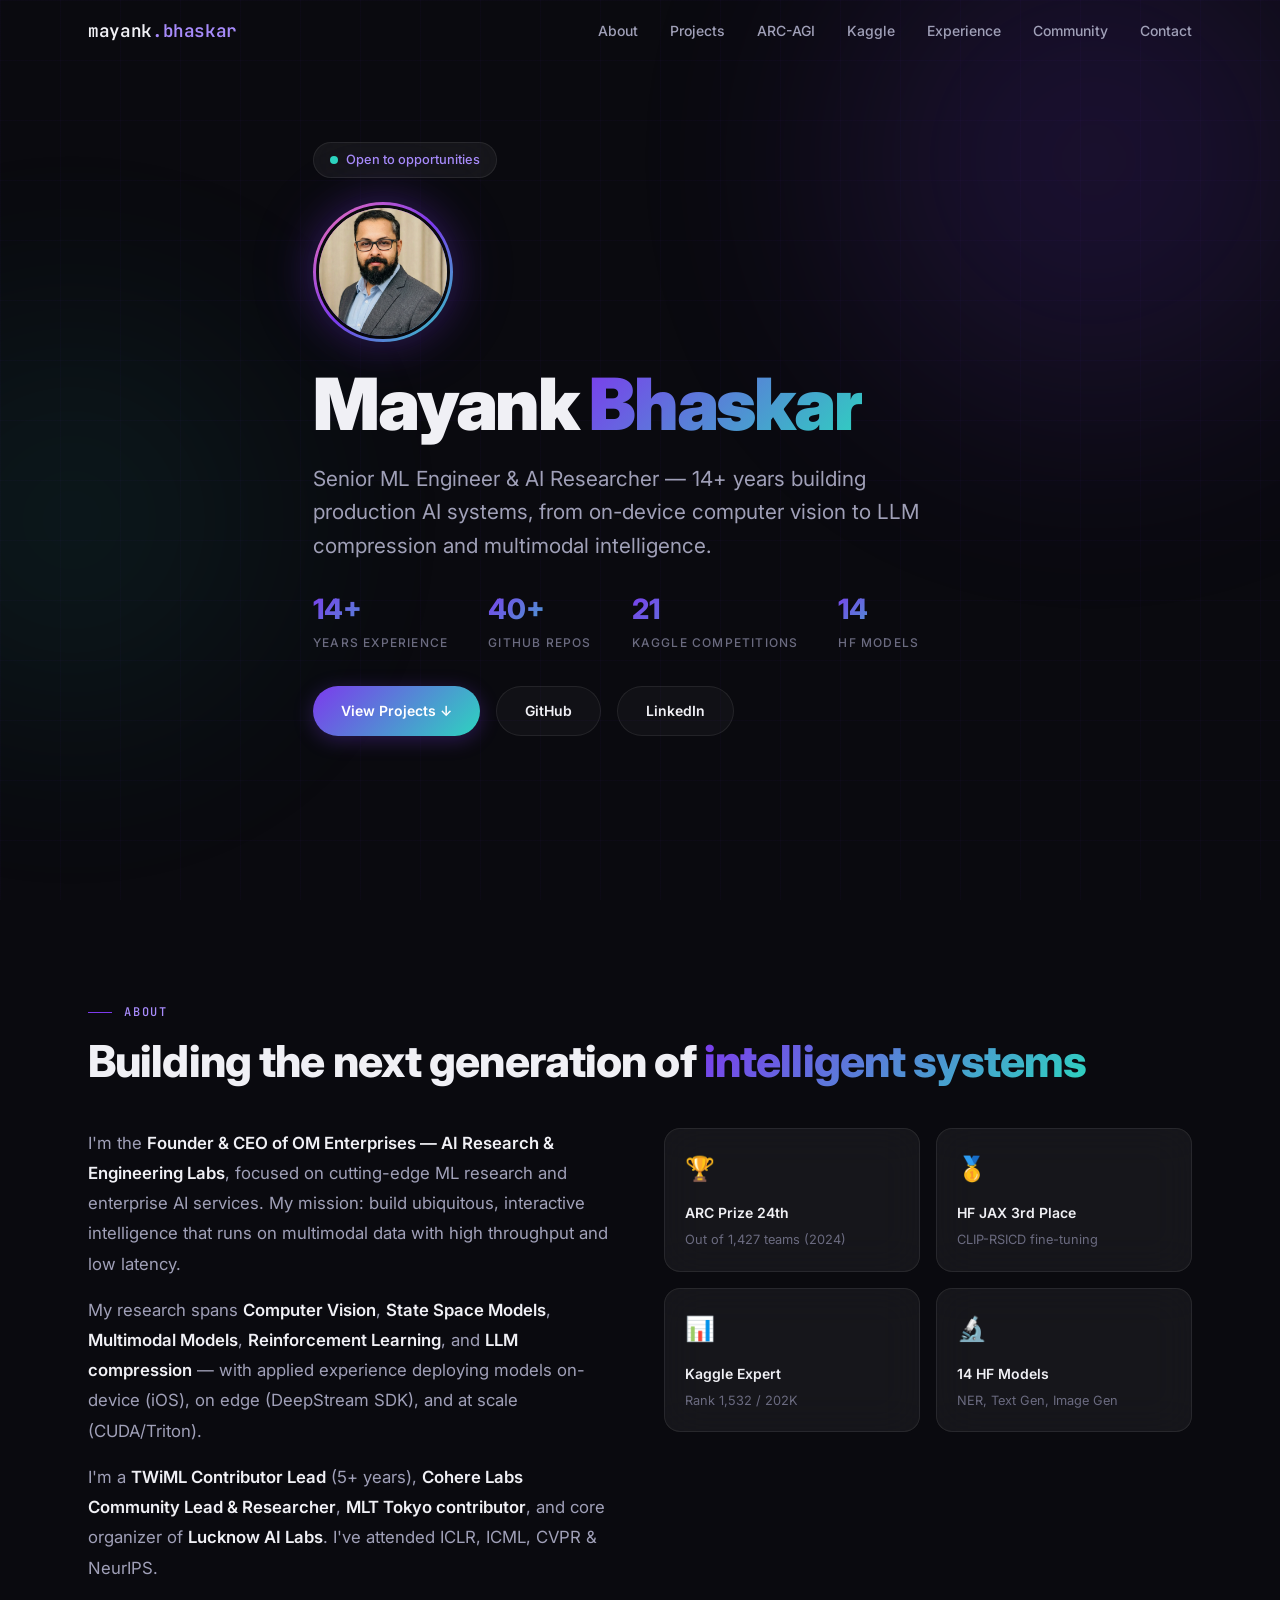
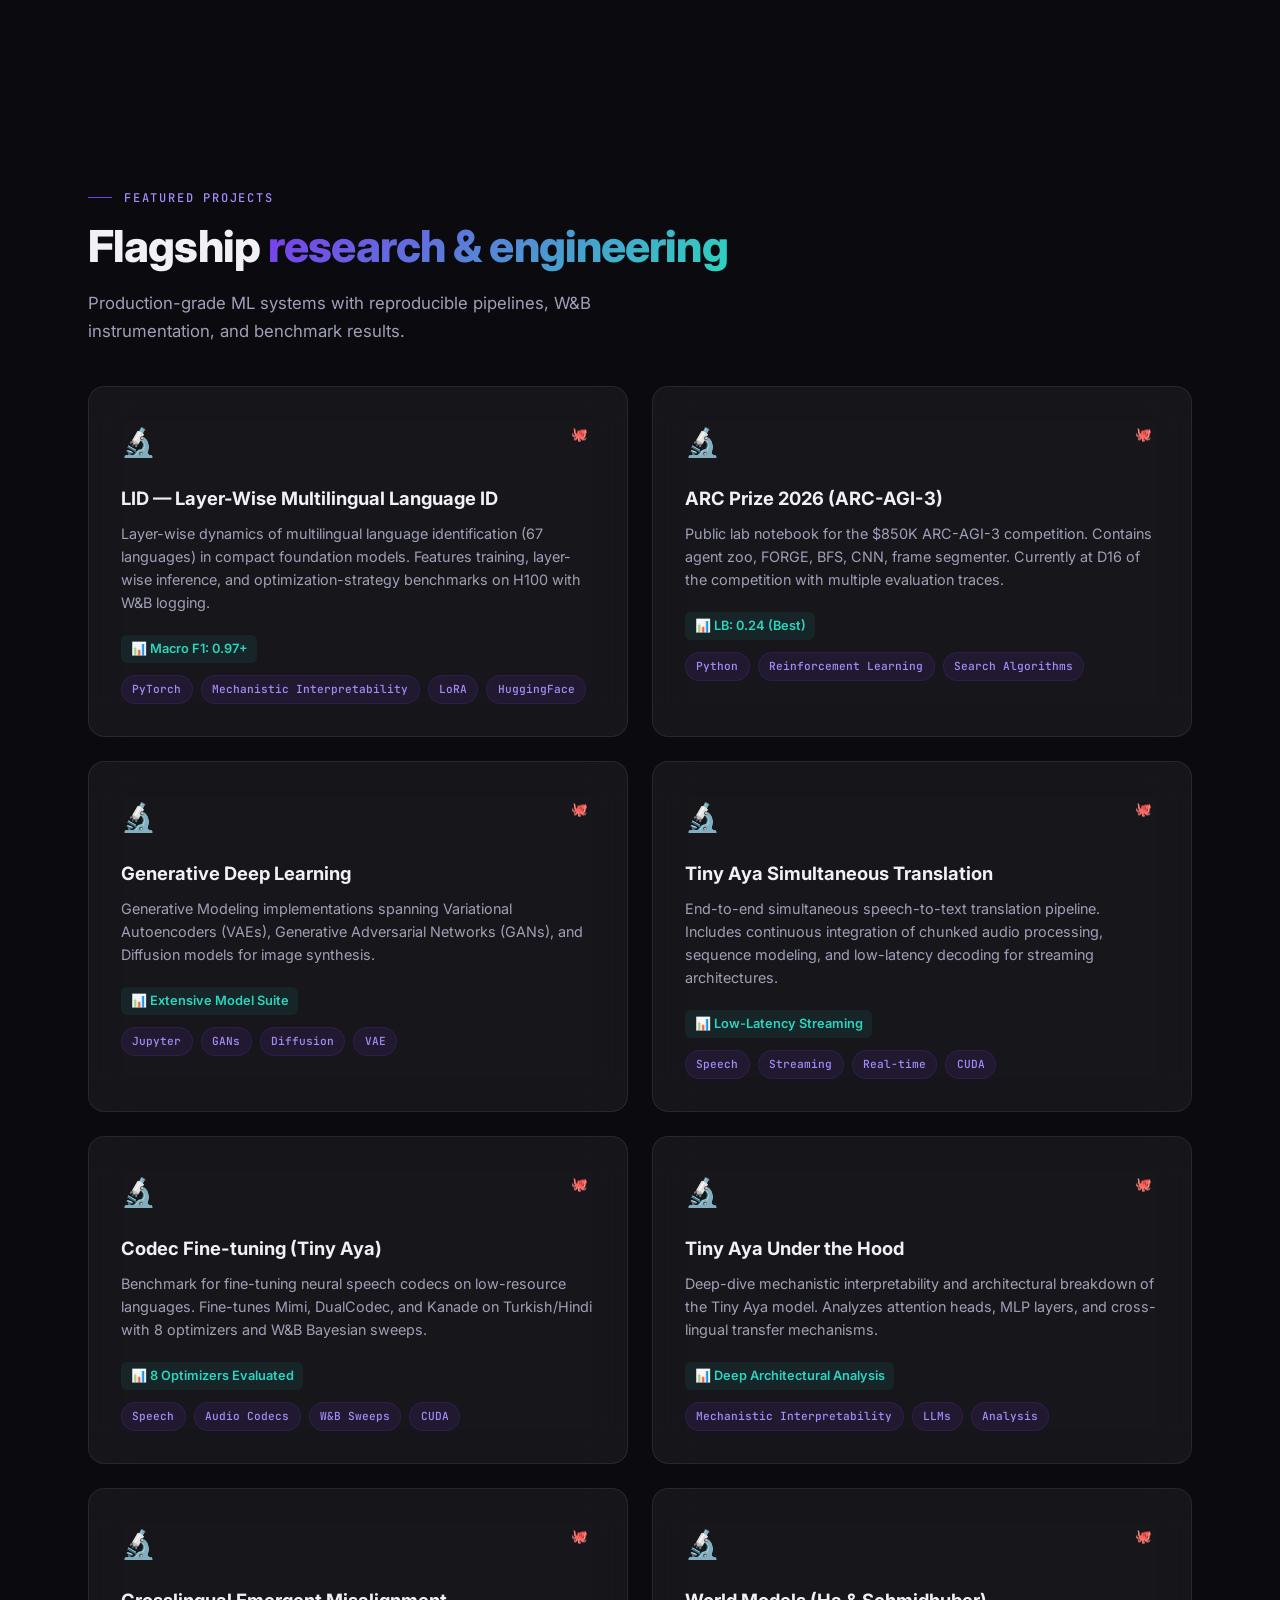
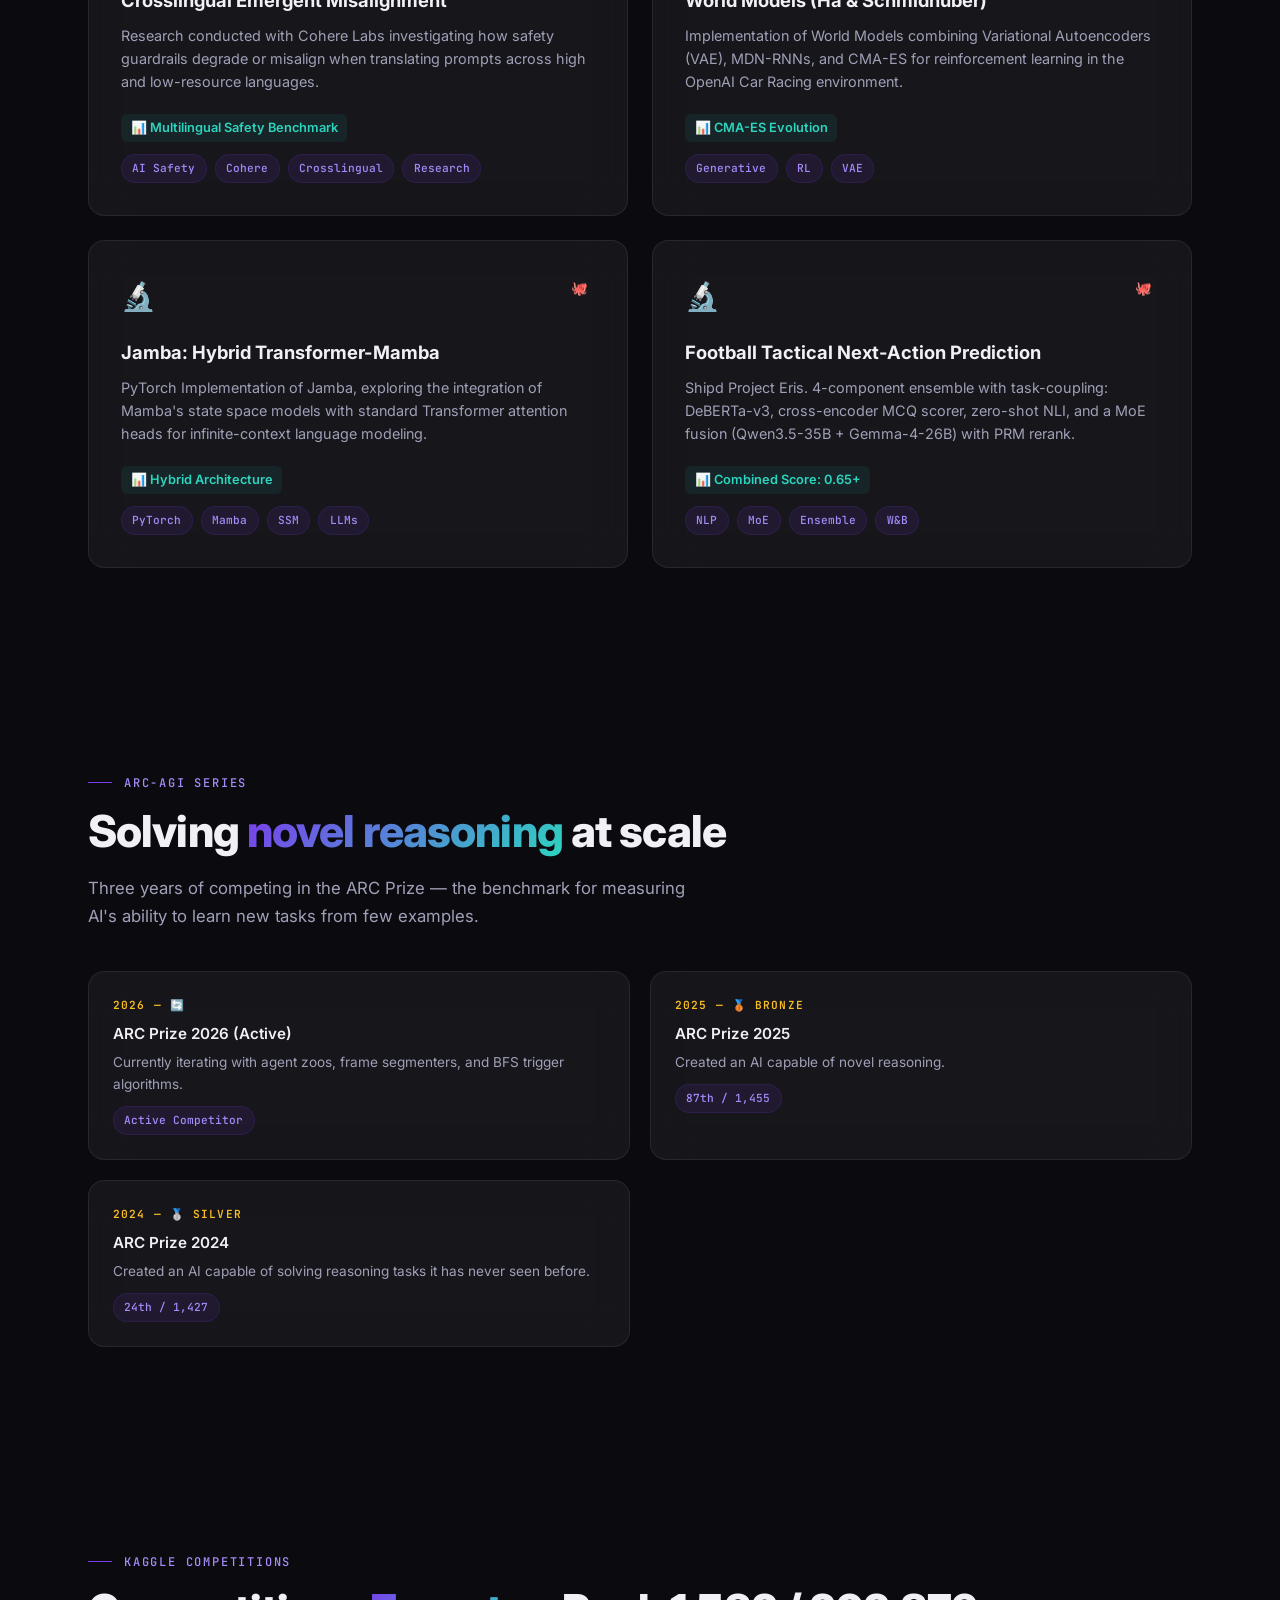
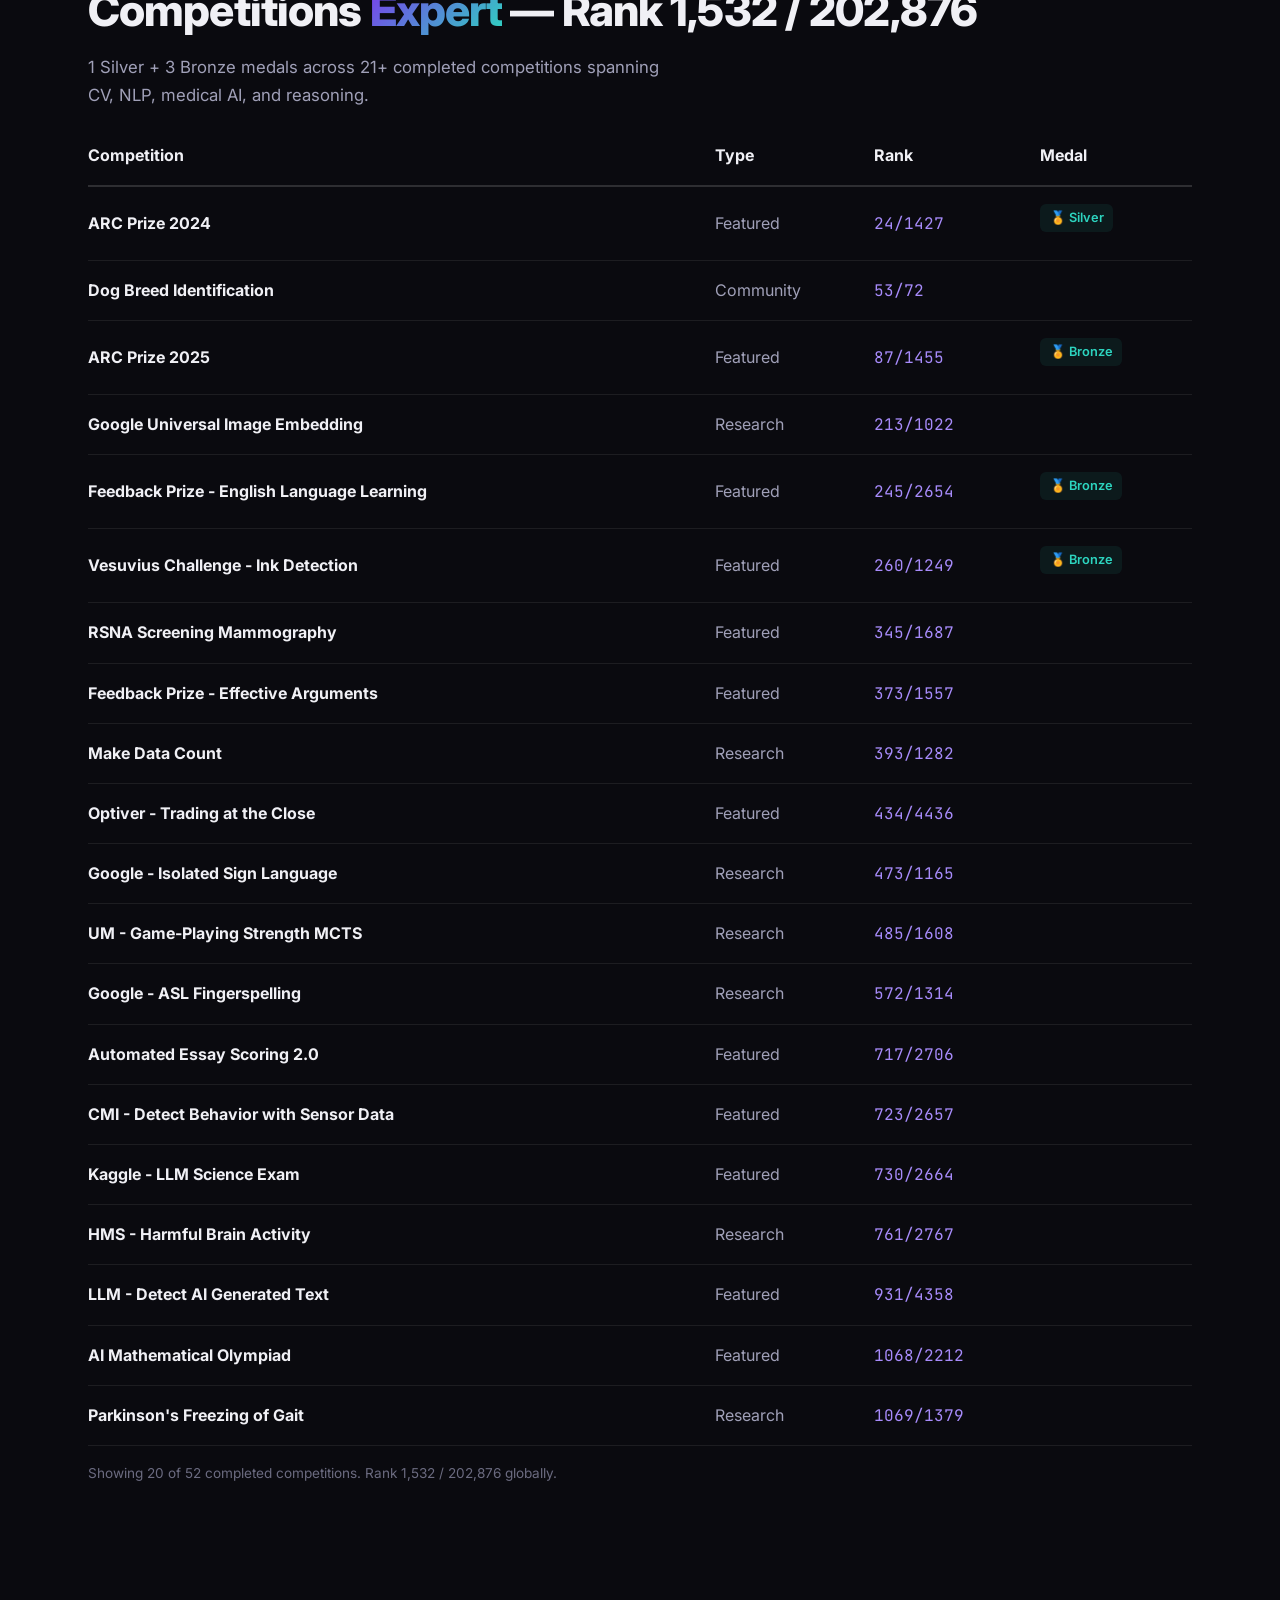
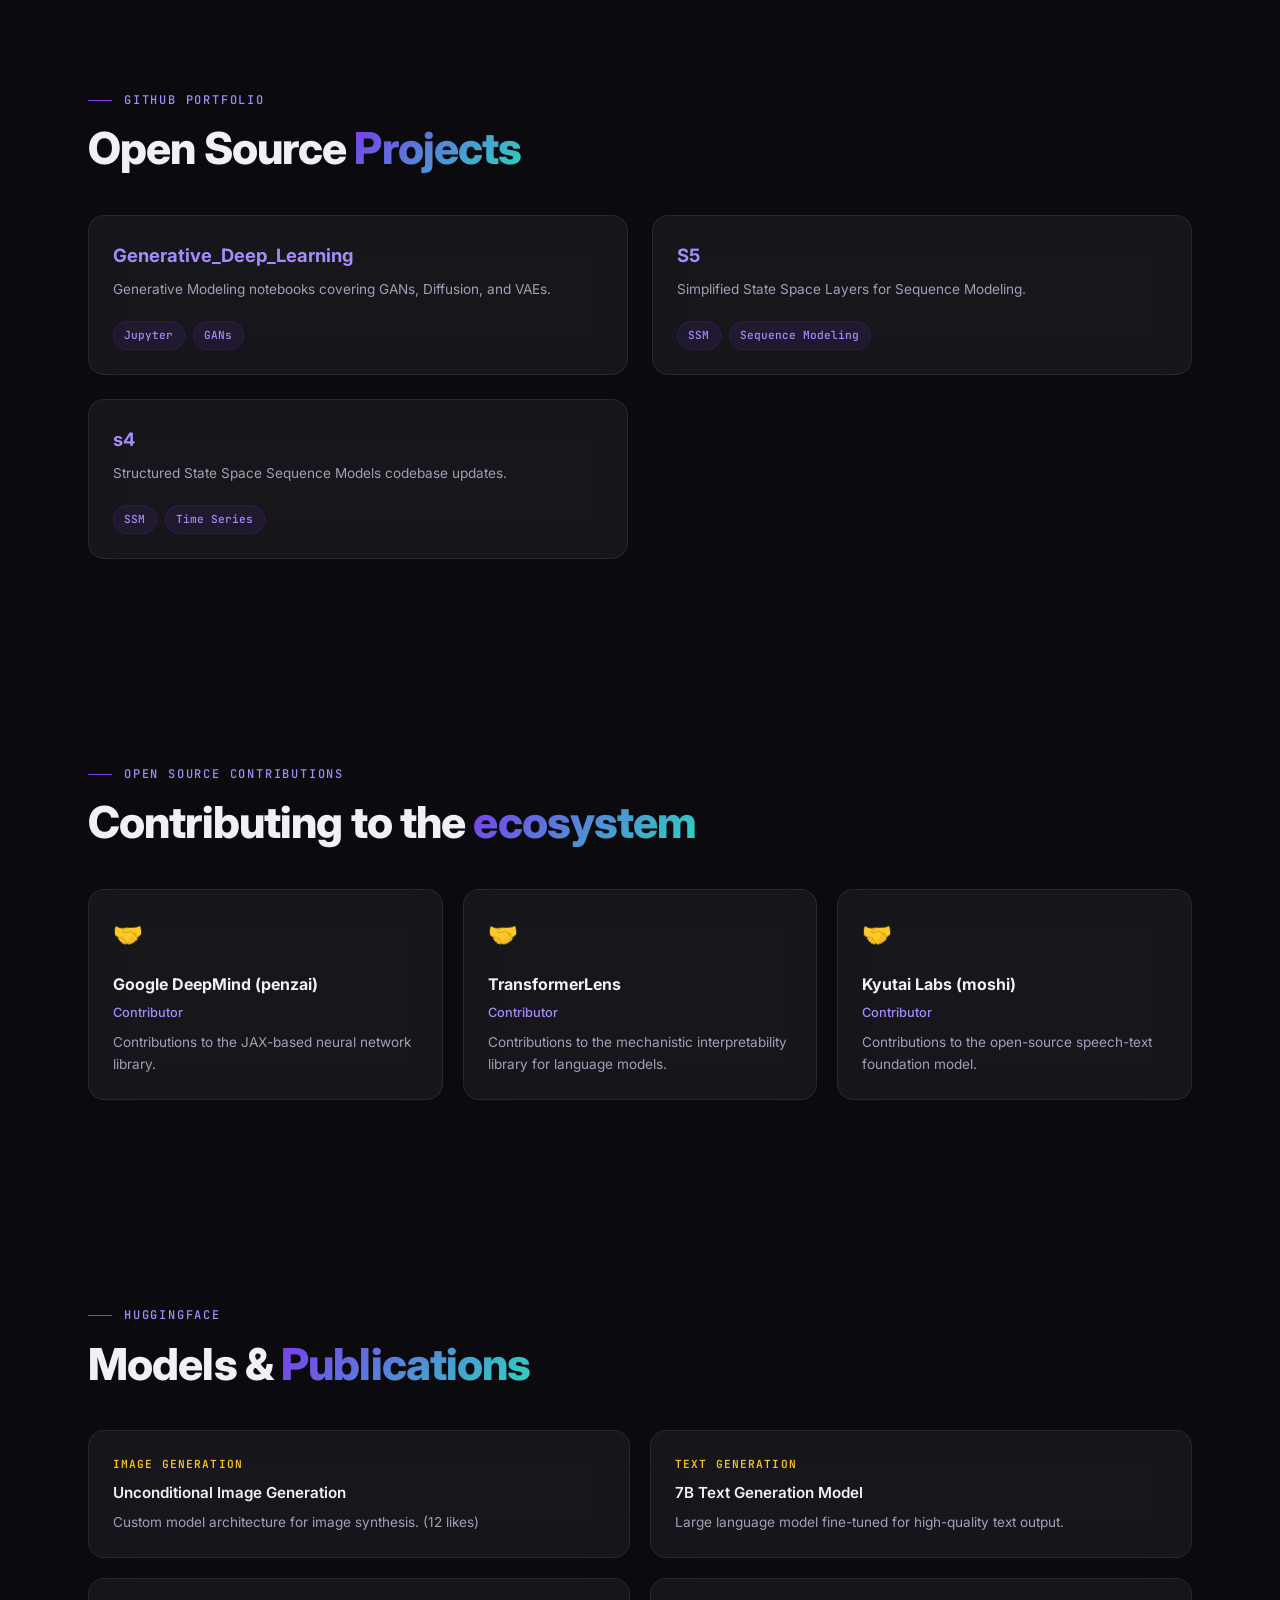
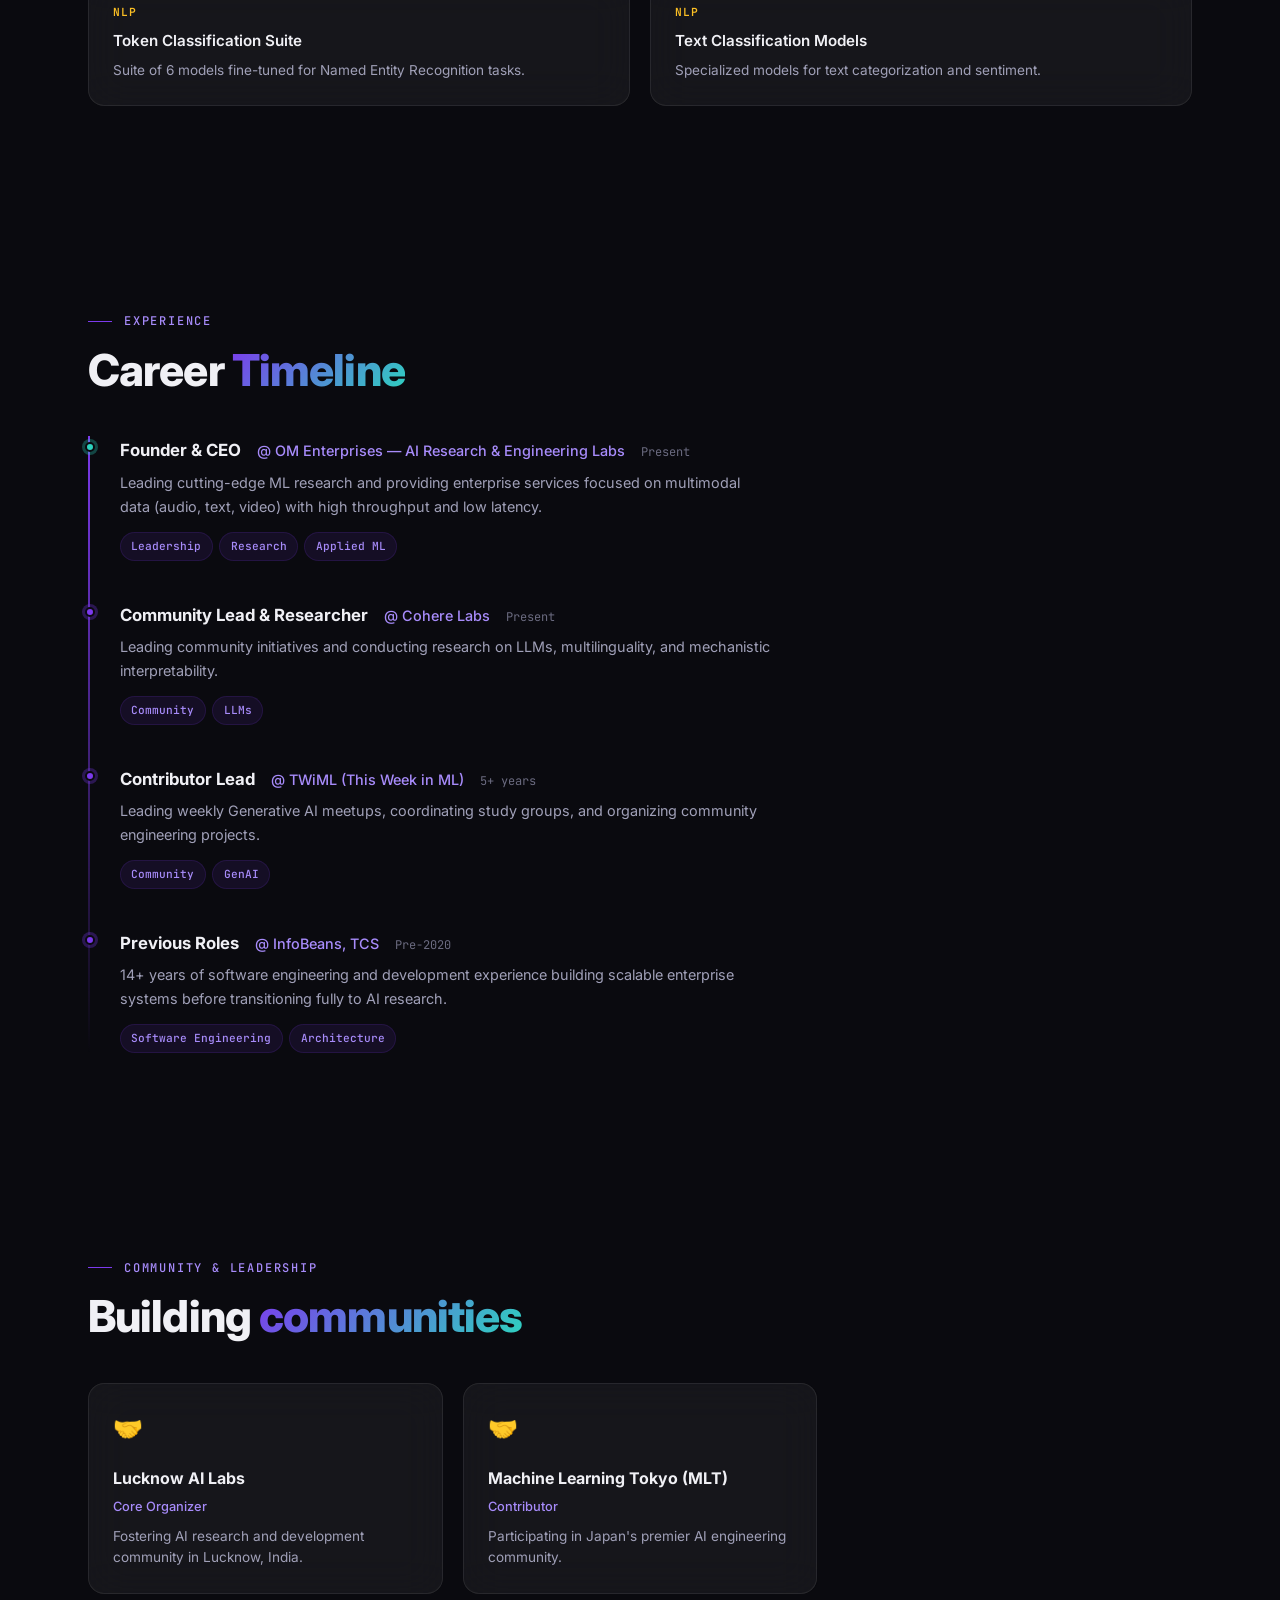
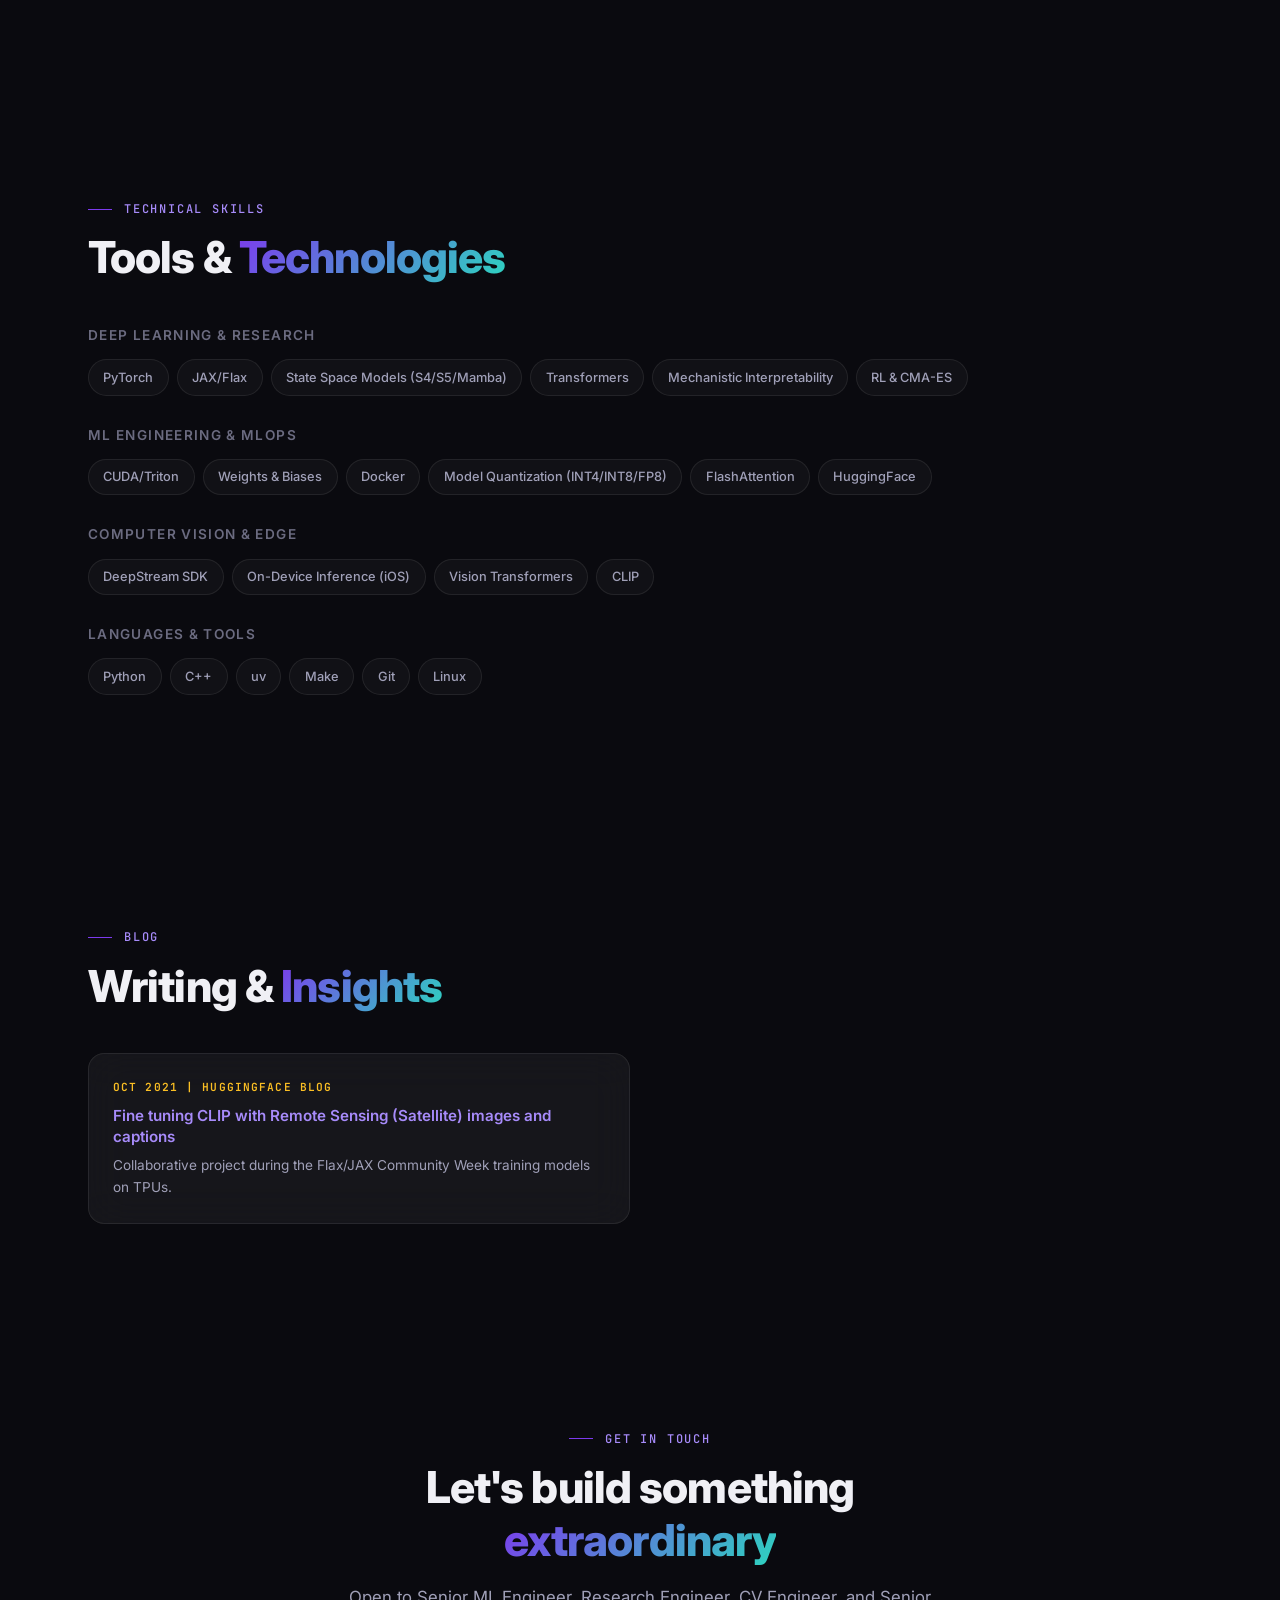
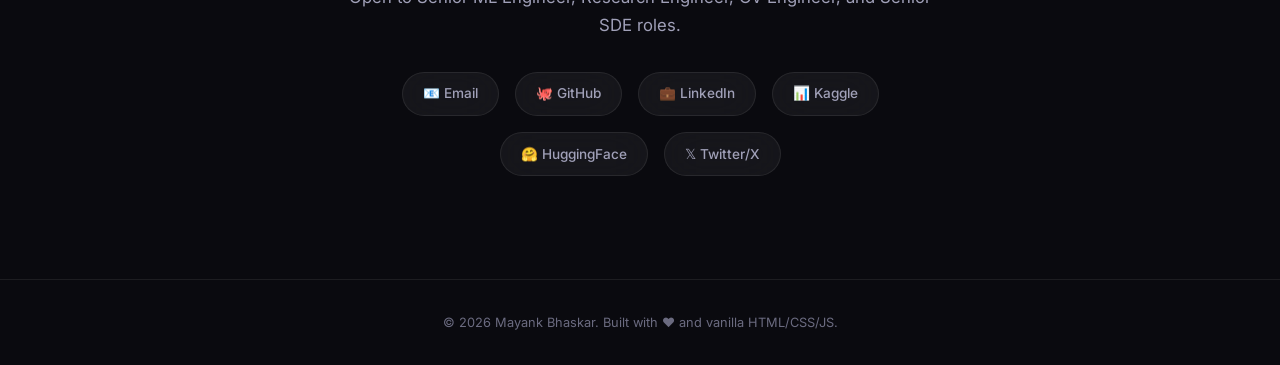
==== index.html @ 60a4898b "Initial commit: portfolio site + résumé + data extractor Single-page portfolio (vanilla HTML/CSS/JS)" ====
<!DOCTYPE html>
<html lang="en">
<head>
  <meta charset="UTF-8">
  <meta name="viewport" content="width=device-width, initial-scale=1.0">
  <title>Mayank Bhaskar — AI Research & Engineering</title>
  <meta name="description" content="Senior ML Engineer & AI Researcher. 14+ years building production AI systems. ARC Prize competitor, Kaggle Expert, Cohere Labs Lead.">
  <meta property="og:title" content="Mayank Bhaskar — AI Research & Engineering">
  <meta property="og:type" content="website">
  <meta property="og:url" content="https://cataluna84.github.io">
  <meta property="og:image" content="https://cataluna84.github.io/ProfilePic.png">
  <link rel="stylesheet" href="style.css">
</head>
<body>
  <div class="bg-grid"></div>
  <div class="bg-glow bg-glow-1"></div>
  <div class="bg-glow bg-glow-2"></div>

  <!-- NAV -->
  <nav class="nav" id="nav">
    <div class="container nav-inner">
      <a href="#" class="nav-logo">mayank<span>.bhaskar</span></a>
      <ul class="nav-links" id="navLinks">
        <li><a href="#about">About</a></li>
        <li><a href="#projects">Projects</a></li>
        <li><a href="#arc-agi">ARC-AGI</a></li>
        <li><a href="#kaggle">Kaggle</a></li>
        <li><a href="#experience">Experience</a></li>
        <li><a href="#community">Community</a></li>
        <li><a href="#contact">Contact</a></li>
      </ul>
      <button class="nav-mobile-toggle" id="navToggle" aria-label="Toggle menu">
        <span></span><span></span><span></span>
      </button>
    </div>
  </nav>

  <!-- HERO -->
  <section class="hero section" id="hero">
    <div class="container hero-content">
      <div class="hero-badge glass"><span class="pulse"></span> Open to opportunities</div>
      <div class="hero-avatar">
        <img src="ProfilePic.png" alt="Mayank Bhaskar" class="hero-avatar-img">
      </div>
      <h1 class="hero-name">Mayank <span class="gradient-text">Bhaskar</span></h1>
      <p class="hero-title">Senior ML Engineer & AI Researcher — 14+ years building production AI systems, from on-device computer vision to LLM compression and multimodal intelligence.</p>
      <div class="hero-stats">
        <div class="hero-stat"><span class="hero-stat-value">14+</span><span class="hero-stat-label">Years Experience</span></div>
        <div class="hero-stat"><span class="hero-stat-value">40+</span><span class="hero-stat-label">GitHub Repos</span></div>
        <div class="hero-stat"><span class="hero-stat-value">21</span><span class="hero-stat-label">Kaggle Competitions</span></div>
        <div class="hero-stat"><span class="hero-stat-value">14</span><span class="hero-stat-label">HF Models</span></div>
      </div>
      <div class="hero-actions">
        <a href="#projects" class="btn btn-primary">View Projects ↓</a>
        <a href="https://github.com/cataluna84" target="_blank" class="btn btn-secondary">GitHub</a>
        <a href="https://www.linkedin.com/in/cataluna84/" target="_blank" class="btn btn-secondary">LinkedIn</a>
      </div>
    </div>
  </section>

  <!-- ABOUT -->
  <section class="section" id="about">
    <div class="container">
      <span class="section-label">About</span>
      <h2 class="section-title reveal">Building the next generation of <span class="gradient-text">intelligent systems</span></h2>
      <div class="about-grid reveal">
        <div class="about-text">
          <p>I'm the <strong>Founder & CEO of OM Enterprises — AI Research & Engineering Labs</strong>, focused on cutting-edge ML research and enterprise AI services. My mission: build ubiquitous, interactive intelligence that runs on multimodal data with high throughput and low latency.</p>
          <p>My research spans <strong>Computer Vision</strong>, <strong>State Space Models</strong>, <strong>Multimodal Models</strong>, <strong>Reinforcement Learning</strong>, and <strong>LLM compression</strong> — with applied experience deploying models on-device (iOS), on edge (DeepStream SDK), and at scale (CUDA/Triton).</p>
          <p>I'm a <strong>TWiML Contributor Lead</strong> (5+ years), <strong>Cohere Labs Community Lead & Researcher</strong>, <strong>MLT Tokyo contributor</strong>, and core organizer of <strong>Lucknow AI Labs</strong>. I've attended ICLR, ICML, CVPR & NeurIPS.</p>
        </div>
        <div class="about-highlights">
          <div class="highlight-card glass"><div class="icon">🏆</div><h4>ARC Prize 24th</h4><p>Out of 1,427 teams (2024)</p></div>
          <div class="highlight-card glass"><div class="icon">🥇</div><h4>HF JAX 3rd Place</h4><p>CLIP-RSICD fine-tuning</p></div>
          <div class="highlight-card glass"><div class="icon">📊</div><h4>Kaggle Expert</h4><p>Rank 1,532 / 202K</p></div>
          <div class="highlight-card glass"><div class="icon">🔬</div><h4>14 HF Models</h4><p>NER, Text Gen, Image Gen</p></div>
        </div>
      </div>
    </div>
  </section>

  <!-- FEATURED PROJECTS -->
  <section class="section" id="projects">
    <div class="container">
      <span class="section-label">Featured Projects</span>
      <h2 class="section-title reveal">Flagship <span class="gradient-text">research & engineering</span></h2>
      <p class="section-subtitle reveal">Production-grade ML systems with reproducible pipelines, W&B instrumentation, and benchmark results.</p>
      <div class="projects-grid reveal" id="projectsGrid"></div>
    </div>
  </section>

  <!-- ARC-AGI -->
  <section class="section" id="arc-agi">
    <div class="container">
      <span class="section-label">ARC-AGI Series</span>
      <h2 class="section-title reveal">Solving <span class="gradient-text">novel reasoning</span> at scale</h2>
      <p class="section-subtitle reveal">Three years of competing in the ARC Prize — the benchmark for measuring AI's ability to learn new tasks from few examples.</p>
      <div class="research-grid reveal" id="arcGrid"></div>
    </div>
  </section>

  <!-- KAGGLE -->
  <section class="section" id="kaggle">
    <div class="container">
      <span class="section-label">Kaggle Competitions</span>
      <h2 class="section-title reveal">Competitions <span class="gradient-text">Expert</span> — Rank 1,532 / 202,876</h2>
      <p class="section-subtitle reveal">1 Silver + 3 Bronze medals across 21+ completed competitions spanning CV, NLP, medical AI, and reasoning.</p>
      <div id="kaggleTable" class="reveal"></div>
    </div>
  </section>

  <!-- GITHUB PROJECTS -->
  <section class="section" id="github-projects">
    <div class="container">
      <span class="section-label">GitHub Portfolio</span>
      <h2 class="section-title reveal">Open Source <span class="gradient-text">Projects</span></h2>
      <div class="projects-grid reveal" id="githubGrid"></div>
    </div>
  </section>

  <!-- CONTRIBUTIONS -->
  <section class="section" id="contributions">
    <div class="container">
      <span class="section-label">Open Source Contributions</span>
      <h2 class="section-title reveal">Contributing to the <span class="gradient-text">ecosystem</span></h2>
      <div class="community-grid reveal" id="contribGrid"></div>
    </div>
  </section>

  <!-- HUGGINGFACE -->
  <section class="section" id="huggingface">
    <div class="container">
      <span class="section-label">HuggingFace</span>
      <h2 class="section-title reveal">Models & <span class="gradient-text">Publications</span></h2>
      <div class="research-grid reveal" id="hfGrid"></div>
    </div>
  </section>

  <!-- EXPERIENCE -->
  <section class="section" id="experience">
    <div class="container">
      <span class="section-label">Experience</span>
      <h2 class="section-title reveal">Career <span class="gradient-text">Timeline</span></h2>
      <div class="timeline reveal" id="timeline"></div>
    </div>
  </section>

  <!-- COMMUNITY -->
  <section class="section" id="community">
    <div class="container">
      <span class="section-label">Community & Leadership</span>
      <h2 class="section-title reveal">Building <span class="gradient-text">communities</span></h2>
      <div class="community-grid reveal" id="communityGrid"></div>
    </div>
  </section>

  <!-- SKILLS -->
  <section class="section" id="skills">
    <div class="container">
      <span class="section-label">Technical Skills</span>
      <h2 class="section-title reveal">Tools & <span class="gradient-text">Technologies</span></h2>
      <div class="skills-wrapper reveal" id="skillsWrapper"></div>
    </div>
  </section>

  <!-- BLOG -->
  <section class="section" id="blog">
    <div class="container">
      <span class="section-label">Blog</span>
      <h2 class="section-title reveal">Writing & <span class="gradient-text">Insights</span></h2>
      <div class="research-grid reveal" id="blogGrid"></div>
    </div>
  </section>

  <!-- CONTACT -->
  <section class="section" id="contact">
    <div class="container">
      <div class="contact-content reveal">
        <span class="section-label" style="justify-content:center">Get in Touch</span>
        <h2 class="section-title" style="text-align:center">Let's build something <span class="gradient-text">extraordinary</span></h2>
        <p class="section-subtitle" style="margin:0 auto;text-align:center">Open to Senior ML Engineer, Research Engineer, CV Engineer, and Senior SDE roles.</p>
        <div class="contact-links">
          <a href="mailto:mayank@cataluna84.com" class="contact-link glass">📧 Email</a>
          <a href="https://github.com/cataluna84" target="_blank" class="contact-link glass">🐙 GitHub</a>
          <a href="https://www.linkedin.com/in/cataluna84/" target="_blank" class="contact-link glass">💼 LinkedIn</a>
          <a href="https://www.kaggle.com/cataluna84" target="_blank" class="contact-link glass">📊 Kaggle</a>
          <a href="https://huggingface.co/cataluna84" target="_blank" class="contact-link glass">🤗 HuggingFace</a>
          <a href="https://x.com/cataluna84" target="_blank" class="contact-link glass">𝕏 Twitter/X</a>
        </div>
      </div>
    </div>
  </section>

  <!-- FOOTER -->
  <footer class="footer">
    <div class="container">
      <p>© 2026 Mayank Bhaskar. Built with ❤️ and vanilla HTML/CSS/JS.</p>
    </div>
  </footer>

  <script src="script.js"></script>
</body>
</html>
---- style.css ----
/* ===== Design System ===== */
@import url('https://fonts.googleapis.com/css2?family=Inter:wght@300;400;500;600;700;800;900&family=JetBrains+Mono:wght@400;500;600&display=swap');

:root {
  /* Colors */
  --bg-primary: #0a0a0f;
  --bg-secondary: #12121a;
  --bg-card: rgba(255, 255, 255, 0.03);
  --bg-card-hover: rgba(255, 255, 255, 0.06);
  --bg-glass: rgba(255, 255, 255, 0.05);
  --border-glass: rgba(255, 255, 255, 0.08);
  --border-hover: rgba(255, 255, 255, 0.15);

  --text-primary: #f0f0f5;
  --text-secondary: #a0a0b8;
  --text-muted: #6b6b80;

  --accent-primary: #7c3aed;
  --accent-secondary: #a78bfa;
  --accent-glow: rgba(124, 58, 237, 0.3);
  --accent-gradient: linear-gradient(135deg, #7c3aed, #2dd4bf);
  --accent-gradient-2: linear-gradient(135deg, #f472b6, #7c3aed, #2dd4bf);

  --success: #2dd4bf;
  --warning: #fbbf24;

  /* Typography */
  --font-sans: 'Inter', -apple-system, BlinkMacSystemFont, sans-serif;
  --font-mono: 'JetBrains Mono', 'Fira Code', monospace;

  /* Spacing */
  --section-padding: clamp(4rem, 8vw, 8rem);
  --container-max: 1200px;
  --card-radius: 16px;
  --radius-sm: 8px;
  --radius-xs: 6px;

  /* Transitions */
  --transition-fast: 0.2s cubic-bezier(0.4, 0, 0.2, 1);
  --transition-smooth: 0.4s cubic-bezier(0.4, 0, 0.2, 1);
  --transition-spring: 0.5s cubic-bezier(0.34, 1.56, 0.64, 1);
}

/* ===== Reset & Base ===== */
*, *::before, *::after {
  margin: 0;
  padding: 0;
  box-sizing: border-box;
}

html {
  scroll-behavior: smooth;
  scrollbar-width: thin;
  scrollbar-color: var(--accent-primary) var(--bg-secondary);
}

body {
  font-family: var(--font-sans);
  background: var(--bg-primary);
  color: var(--text-primary);
  line-height: 1.7;
  overflow-x: hidden;
  -webkit-font-smoothing: antialiased;
  -moz-osx-font-smoothing: grayscale;
}

::-webkit-scrollbar { width: 6px; }
::-webkit-scrollbar-track { background: var(--bg-secondary); }
::-webkit-scrollbar-thumb { background: var(--accent-primary); border-radius: 3px; }

a {
  color: var(--accent-secondary);
  text-decoration: none;
  transition: color var(--transition-fast);
}
a:hover { color: var(--text-primary); }

img { max-width: 100%; display: block; }

/* ===== Utilities ===== */
.container {
  max-width: var(--container-max);
  margin: 0 auto;
  padding: 0 clamp(1.5rem, 4vw, 3rem);
}

.section {
  padding: var(--section-padding) 0;
  position: relative;
}

.section-label {
  font-family: var(--font-mono);
  font-size: 0.75rem;
  font-weight: 500;
  letter-spacing: 0.15em;
  text-transform: uppercase;
  color: var(--accent-secondary);
  margin-bottom: 0.75rem;
  display: flex;
  align-items: center;
  gap: 0.75rem;
}

.section-label::before {
  content: '';
  width: 24px;
  height: 1px;
  background: var(--accent-primary);
}

.section-title {
  font-size: clamp(1.75rem, 4vw, 2.75rem);
  font-weight: 800;
  line-height: 1.2;
  margin-bottom: 1rem;
  letter-spacing: -0.02em;
}

.section-subtitle {
  font-size: 1.05rem;
  color: var(--text-secondary);
  max-width: 600px;
  line-height: 1.7;
}

.gradient-text {
  background: var(--accent-gradient);
  -webkit-background-clip: text;
  -webkit-text-fill-color: transparent;
  background-clip: text;
}

.glass {
  background: var(--bg-glass);
  border: 1px solid var(--border-glass);
  backdrop-filter: blur(20px);
  -webkit-backdrop-filter: blur(20px);
}

/* ===== Animated Background ===== */
.bg-grid {
  position: fixed;
  top: 0;
  left: 0;
  width: 100%;
  height: 100%;
  z-index: -2;
  background-image:
    linear-gradient(rgba(124, 58, 237, 0.03) 1px, transparent 1px),
    linear-gradient(90deg, rgba(124, 58, 237, 0.03) 1px, transparent 1px);
  background-size: 60px 60px;
}

.bg-glow {
  position: fixed;
  z-index: -1;
  border-radius: 50%;
  filter: blur(120px);
  opacity: 0.4;
  pointer-events: none;
}

.bg-glow-1 {
  top: -10%;
  right: -5%;
  width: 500px;
  height: 500px;
  background: var(--accent-primary);
  opacity: 0.15;
  animation: floatGlow 12s ease-in-out infinite;
}

.bg-glow-2 {
  bottom: 20%;
  left: -10%;
  width: 400px;
  height: 400px;
  background: #2dd4bf;
  opacity: 0.08;
  animation: floatGlow 15s ease-in-out infinite reverse;
}

@keyframes floatGlow {
  0%, 100% { transform: translate(0, 0) scale(1); }
  50% { transform: translate(30px, -30px) scale(1.1); }
}

/* ===== Navigation ===== */
.nav {
  position: fixed;
  top: 0;
  left: 0;
  right: 0;
  z-index: 1000;
  padding: 1rem 0;
  transition: all var(--transition-smooth);
}

.nav.scrolled {
  background: rgba(10, 10, 15, 0.85);
  backdrop-filter: blur(20px);
  border-bottom: 1px solid var(--border-glass);
  padding: 0.75rem 0;
}

.nav-inner {
  display: flex;
  align-items: center;
  justify-content: space-between;
}

.nav-logo {
  font-family: var(--font-mono);
  font-size: 1.1rem;
  font-weight: 600;
  color: var(--text-primary);
  letter-spacing: -0.02em;
}

.nav-logo span { color: var(--accent-secondary); }

.nav-links {
  display: flex;
  list-style: none;
  gap: 2rem;
}

.nav-links a {
  font-size: 0.875rem;
  font-weight: 500;
  color: var(--text-secondary);
  position: relative;
  padding: 0.25rem 0;
}

.nav-links a::after {
  content: '';
  position: absolute;
  bottom: 0;
  left: 0;
  width: 0;
  height: 2px;
  background: var(--accent-gradient);
  transition: width var(--transition-smooth);
}

.nav-links a:hover { color: var(--text-primary); }
.nav-links a:hover::after { width: 100%; }

.nav-mobile-toggle {
  display: none;
  flex-direction: column;
  gap: 5px;
  background: none;
  border: none;
  cursor: pointer;
  padding: 4px;
}

.nav-mobile-toggle span {
  width: 24px;
  height: 2px;
  background: var(--text-primary);
  transition: all var(--transition-fast);
}

/* ===== Hero ===== */
.hero {
  min-height: 100vh;
  display: flex;
  align-items: center;
  padding-top: 5rem;
  position: relative;
}

.hero-content {
  max-width: 750px;
}

.hero-badge {
  display: inline-flex;
  align-items: center;
  gap: 0.5rem;
  padding: 0.4rem 1rem;
  border-radius: 999px;
  font-size: 0.8rem;
  font-weight: 500;
  color: var(--accent-secondary);
  margin-bottom: 1.5rem;
  animation: fadeInUp 0.8s ease both;
}

.hero-badge .pulse {
  width: 8px;
  height: 8px;
  border-radius: 50%;
  background: var(--success);
  animation: pulse 2s ease-in-out infinite;
}

@keyframes pulse {
  0%, 100% { opacity: 1; box-shadow: 0 0 0 0 rgba(45, 212, 191, 0.4); }
  50% { opacity: 0.8; box-shadow: 0 0 0 8px rgba(45, 212, 191, 0); }
}

.hero-avatar {
  width: 140px;
  height: 140px;
  border-radius: 50%;
  padding: 3px;
  background: var(--accent-gradient-2);
  margin-bottom: 1.5rem;
  animation: fadeInUp 0.8s ease 0.05s both;
  position: relative;
  box-shadow: 0 0 40px rgba(124, 58, 237, 0.3), 0 0 80px rgba(124, 58, 237, 0.1);
}

.hero-avatar-img {
  width: 100%;
  height: 100%;
  border-radius: 50%;
  object-fit: cover;
  border: 3px solid var(--bg-primary);
}

.hero-name {
  font-size: clamp(2.5rem, 6vw, 4.5rem);
  font-weight: 900;
  line-height: 1.05;
  letter-spacing: -0.03em;
  margin-bottom: 1.25rem;
  animation: fadeInUp 0.8s ease 0.1s both;
}

.hero-title {
  font-size: clamp(1rem, 2vw, 1.3rem);
  color: var(--text-secondary);
  margin-bottom: 1.5rem;
  line-height: 1.6;
  animation: fadeInUp 0.8s ease 0.2s both;
}

.hero-stats {
  display: flex;
  gap: 2.5rem;
  margin-bottom: 2rem;
  animation: fadeInUp 0.8s ease 0.3s both;
}

.hero-stat {
  display: flex;
  flex-direction: column;
}

.hero-stat-value {
  font-size: 1.75rem;
  font-weight: 800;
  background: var(--accent-gradient);
  -webkit-background-clip: text;
  -webkit-text-fill-color: transparent;
  background-clip: text;
}

.hero-stat-label {
  font-size: 0.75rem;
  color: var(--text-muted);
  text-transform: uppercase;
  letter-spacing: 0.1em;
  font-weight: 500;
}

.hero-actions {
  display: flex;
  gap: 1rem;
  flex-wrap: wrap;
  animation: fadeInUp 0.8s ease 0.4s both;
}

.btn {
  display: inline-flex;
  align-items: center;
  gap: 0.5rem;
  padding: 0.75rem 1.75rem;
  border-radius: 999px;
  font-size: 0.875rem;
  font-weight: 600;
  cursor: pointer;
  transition: all var(--transition-smooth);
  border: none;
  font-family: var(--font-sans);
}

.btn-primary {
  background: var(--accent-gradient);
  color: white;
  box-shadow: 0 4px 20px var(--accent-glow);
}

.btn-primary:hover {
  transform: translateY(-2px);
  box-shadow: 0 8px 30px var(--accent-glow);
  color: white;
}

.btn-secondary {
  background: var(--bg-card);
  color: var(--text-primary);
  border: 1px solid var(--border-glass);
}

.btn-secondary:hover {
  background: var(--bg-card-hover);
  border-color: var(--border-hover);
  transform: translateY(-2px);
  color: var(--text-primary);
}

@keyframes fadeInUp {
  from { opacity: 0; transform: translateY(20px); }
  to { opacity: 1; transform: translateY(0); }
}

/* ===== About Section ===== */
.about-grid {
  display: grid;
  grid-template-columns: 1fr 1fr;
  gap: 3rem;
  align-items: start;
  margin-top: 2.5rem;
}

.about-text {
  font-size: 1.05rem;
  color: var(--text-secondary);
  line-height: 1.8;
}

.about-text p + p { margin-top: 1rem; }

.about-text strong { color: var(--text-primary); font-weight: 600; }

.about-highlights {
  display: grid;
  grid-template-columns: 1fr 1fr;
  gap: 1rem;
}

.highlight-card {
  padding: 1.25rem;
  border-radius: var(--card-radius);
  transition: all var(--transition-smooth);
}

.highlight-card:hover {
  background: var(--bg-card-hover);
  border-color: var(--border-hover);
  transform: translateY(-2px);
}

.highlight-card .icon {
  font-size: 1.5rem;
  margin-bottom: 0.75rem;
}

.highlight-card h4 {
  font-size: 0.875rem;
  font-weight: 600;
  margin-bottom: 0.25rem;
}

.highlight-card p {
  font-size: 0.8rem;
  color: var(--text-muted);
}

/* ===== Projects Section ===== */
.projects-grid {
  display: grid;
  grid-template-columns: repeat(2, 1fr);
  gap: 1.5rem;
  margin-top: 2.5rem;
}

.project-card {
  border-radius: var(--card-radius);
  padding: 2rem;
  transition: all var(--transition-smooth);
  position: relative;
  overflow: hidden;
}

.project-card::before {
  content: '';
  position: absolute;
  top: 0;
  left: 0;
  right: 0;
  height: 2px;
  background: var(--accent-gradient);
  opacity: 0;
  transition: opacity var(--transition-smooth);
}

.project-card:hover {
  background: var(--bg-card-hover);
  border-color: var(--border-hover);
  transform: translateY(-4px);
}

.project-card:hover::before { opacity: 1; }

.project-card-header {
  display: flex;
  justify-content: space-between;
  align-items: flex-start;
  margin-bottom: 1rem;
}

.project-icon {
  font-size: 1.75rem;
}

.project-links {
  display: flex;
  gap: 0.5rem;
}

.project-links a {
  width: 32px;
  height: 32px;
  display: flex;
  align-items: center;
  justify-content: center;
  border-radius: var(--radius-xs);
  color: var(--text-muted);
  transition: all var(--transition-fast);
  font-size: 0.85rem;
}

.project-links a:hover {
  color: var(--accent-secondary);
  background: rgba(124, 58, 237, 0.1);
}

.project-card h3 {
  font-size: 1.15rem;
  font-weight: 700;
  margin-bottom: 0.5rem;
}

.project-card p {
  font-size: 0.9rem;
  color: var(--text-secondary);
  margin-bottom: 1.25rem;
  line-height: 1.6;
}

.project-tags {
  display: flex;
  flex-wrap: wrap;
  gap: 0.5rem;
}

.tag {
  font-family: var(--font-mono);
  font-size: 0.7rem;
  font-weight: 500;
  padding: 0.25rem 0.65rem;
  border-radius: 999px;
  background: rgba(124, 58, 237, 0.1);
  color: var(--accent-secondary);
  border: 1px solid rgba(124, 58, 237, 0.15);
}

.project-result {
  display: inline-flex;
  align-items: center;
  gap: 0.35rem;
  font-size: 0.8rem;
  font-weight: 600;
  color: var(--success);
  margin-bottom: 0.75rem;
  padding: 0.2rem 0.6rem;
  background: rgba(45, 212, 191, 0.08);
  border-radius: var(--radius-xs);
}

/* ===== Experience Timeline ===== */
.timeline {
  position: relative;
  margin-top: 2.5rem;
  padding-left: 2rem;
}

.timeline::before {
  content: '';
  position: absolute;
  left: 0;
  top: 0;
  bottom: 0;
  width: 2px;
  background: linear-gradient(to bottom, var(--accent-primary), transparent);
}

.timeline-item {
  position: relative;
  padding-bottom: 2.5rem;
}

.timeline-item:last-child { padding-bottom: 0; }

.timeline-item::before {
  content: '';
  position: absolute;
  left: -2rem;
  top: 6px;
  width: 10px;
  height: 10px;
  border-radius: 50%;
  background: var(--accent-primary);
  border: 2px solid var(--bg-primary);
  box-shadow: 0 0 0 3px var(--accent-glow);
  transform: translateX(-3px);
}

.timeline-item.current::before {
  background: var(--success);
  box-shadow: 0 0 0 3px rgba(45, 212, 191, 0.3);
}

.timeline-header {
  display: flex;
  align-items: baseline;
  gap: 1rem;
  flex-wrap: wrap;
  margin-bottom: 0.35rem;
}

.timeline-role {
  font-size: 1.05rem;
  font-weight: 700;
}

.timeline-company {
  font-size: 0.9rem;
  color: var(--accent-secondary);
  font-weight: 500;
}

.timeline-period {
  font-family: var(--font-mono);
  font-size: 0.75rem;
  color: var(--text-muted);
}

.timeline-desc {
  font-size: 0.9rem;
  color: var(--text-secondary);
  line-height: 1.7;
  max-width: 650px;
}

.timeline-tags {
  display: flex;
  flex-wrap: wrap;
  gap: 0.4rem;
  margin-top: 0.75rem;
}

/* ===== Community Section ===== */
.community-grid {
  display: grid;
  grid-template-columns: repeat(3, 1fr);
  gap: 1.25rem;
  margin-top: 2.5rem;
}

.community-card {
  padding: 1.5rem;
  border-radius: var(--card-radius);
  transition: all var(--transition-smooth);
}

.community-card:hover {
  background: var(--bg-card-hover);
  border-color: var(--border-hover);
  transform: translateY(-3px);
}

.community-card .icon {
  font-size: 1.5rem;
  margin-bottom: 1rem;
}

.community-card h3 {
  font-size: 1rem;
  font-weight: 700;
  margin-bottom: 0.25rem;
}

.community-card .role {
  font-size: 0.8rem;
  color: var(--accent-secondary);
  font-weight: 500;
  margin-bottom: 0.5rem;
}

.community-card p {
  font-size: 0.85rem;
  color: var(--text-secondary);
  line-height: 1.6;
}

/* ===== Research & Awards ===== */
.research-grid {
  display: grid;
  grid-template-columns: repeat(2, 1fr);
  gap: 1.25rem;
  margin-top: 2.5rem;
}

.research-card {
  padding: 1.5rem;
  border-radius: var(--card-radius);
  transition: all var(--transition-smooth);
}

.research-card:hover {
  background: var(--bg-card-hover);
  border-color: var(--border-hover);
}

.research-card .venue {
  font-family: var(--font-mono);
  font-size: 0.7rem;
  font-weight: 600;
  color: var(--warning);
  text-transform: uppercase;
  letter-spacing: 0.1em;
  margin-bottom: 0.5rem;
}

.research-card h3 {
  font-size: 0.95rem;
  font-weight: 600;
  margin-bottom: 0.5rem;
  line-height: 1.4;
}

.research-card p {
  font-size: 0.85rem;
  color: var(--text-secondary);
  line-height: 1.6;
}

/* ===== Skills ===== */
.skills-wrapper {
  margin-top: 2.5rem;
}

.skill-category {
  margin-bottom: 1.75rem;
}

.skill-category h3 {
  font-size: 0.85rem;
  font-weight: 600;
  color: var(--text-muted);
  text-transform: uppercase;
  letter-spacing: 0.1em;
  margin-bottom: 0.75rem;
}

.skill-pills {
  display: flex;
  flex-wrap: wrap;
  gap: 0.5rem;
}

.skill-pill {
  font-size: 0.8rem;
  font-weight: 500;
  padding: 0.4rem 0.9rem;
  border-radius: 999px;
  background: var(--bg-card);
  border: 1px solid var(--border-glass);
  color: var(--text-secondary);
  transition: all var(--transition-fast);
}

.skill-pill:hover {
  border-color: var(--accent-primary);
  color: var(--accent-secondary);
  background: rgba(124, 58, 237, 0.08);
}

/* ===== Contact ===== */
.contact-content {
  text-align: center;
  max-width: 600px;
  margin: 0 auto;
}

.contact-links {
  display: flex;
  justify-content: center;
  gap: 1rem;
  margin-top: 2rem;
  flex-wrap: wrap;
}

.contact-link {
  display: inline-flex;
  align-items: center;
  gap: 0.5rem;
  padding: 0.6rem 1.25rem;
  border-radius: 999px;
  font-size: 0.85rem;
  font-weight: 500;
  color: var(--text-secondary);
  transition: all var(--transition-fast);
}

.contact-link:hover {
  background: var(--bg-card-hover);
  border-color: var(--border-hover);
  color: var(--text-primary);
  transform: translateY(-2px);
}

/* ===== Footer ===== */
.footer {
  padding: 2rem 0;
  border-top: 1px solid var(--border-glass);
  text-align: center;
}

.footer p {
  font-size: 0.8rem;
  color: var(--text-muted);
}

/* ===== Scroll Reveal ===== */
.reveal {
  opacity: 0;
  transform: translateY(30px);
  transition: opacity 0.7s ease, transform 0.7s ease;
}

.reveal.visible {
  opacity: 1;
  transform: translateY(0);
}

/* ===== Responsive ===== */
@media (max-width: 1024px) {
  .projects-grid { grid-template-columns: 1fr; }
  .about-grid { grid-template-columns: 1fr; }
  .community-grid { grid-template-columns: repeat(2, 1fr); }
}

@media (max-width: 768px) {
  .nav-links { display: none; }
  .nav-mobile-toggle { display: flex; }

  .nav-links.open {
    display: flex;
    flex-direction: column;
    position: absolute;
    top: 100%;
    left: 0;
    right: 0;
    background: rgba(10, 10, 15, 0.95);
    backdrop-filter: blur(20px);
    padding: 1.5rem;
    border-bottom: 1px solid var(--border-glass);
    gap: 1rem;
  }

  .hero-stats { gap: 1.5rem; }
  .about-highlights { grid-template-columns: 1fr; }
  .community-grid { grid-template-columns: 1fr; }
  .research-grid { grid-template-columns: 1fr; }
  .hero-name { font-size: 2.25rem; }
}
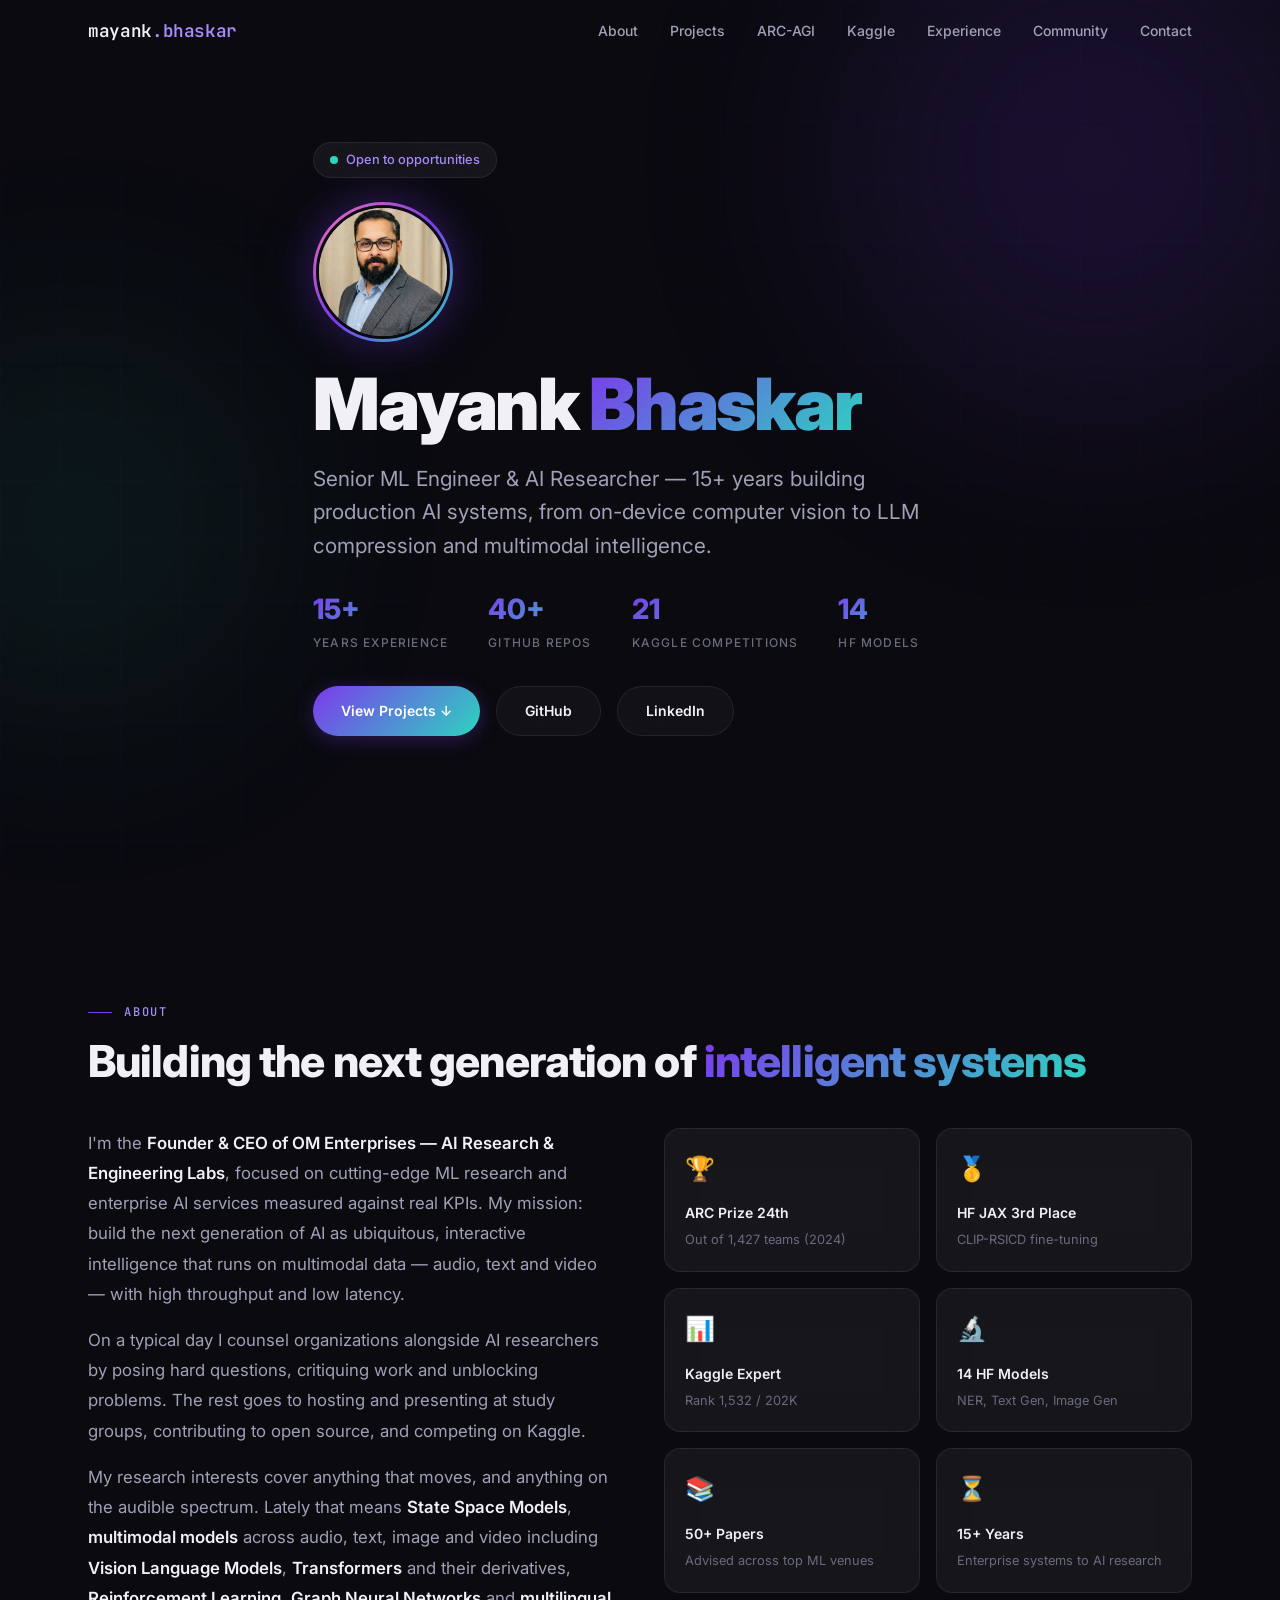
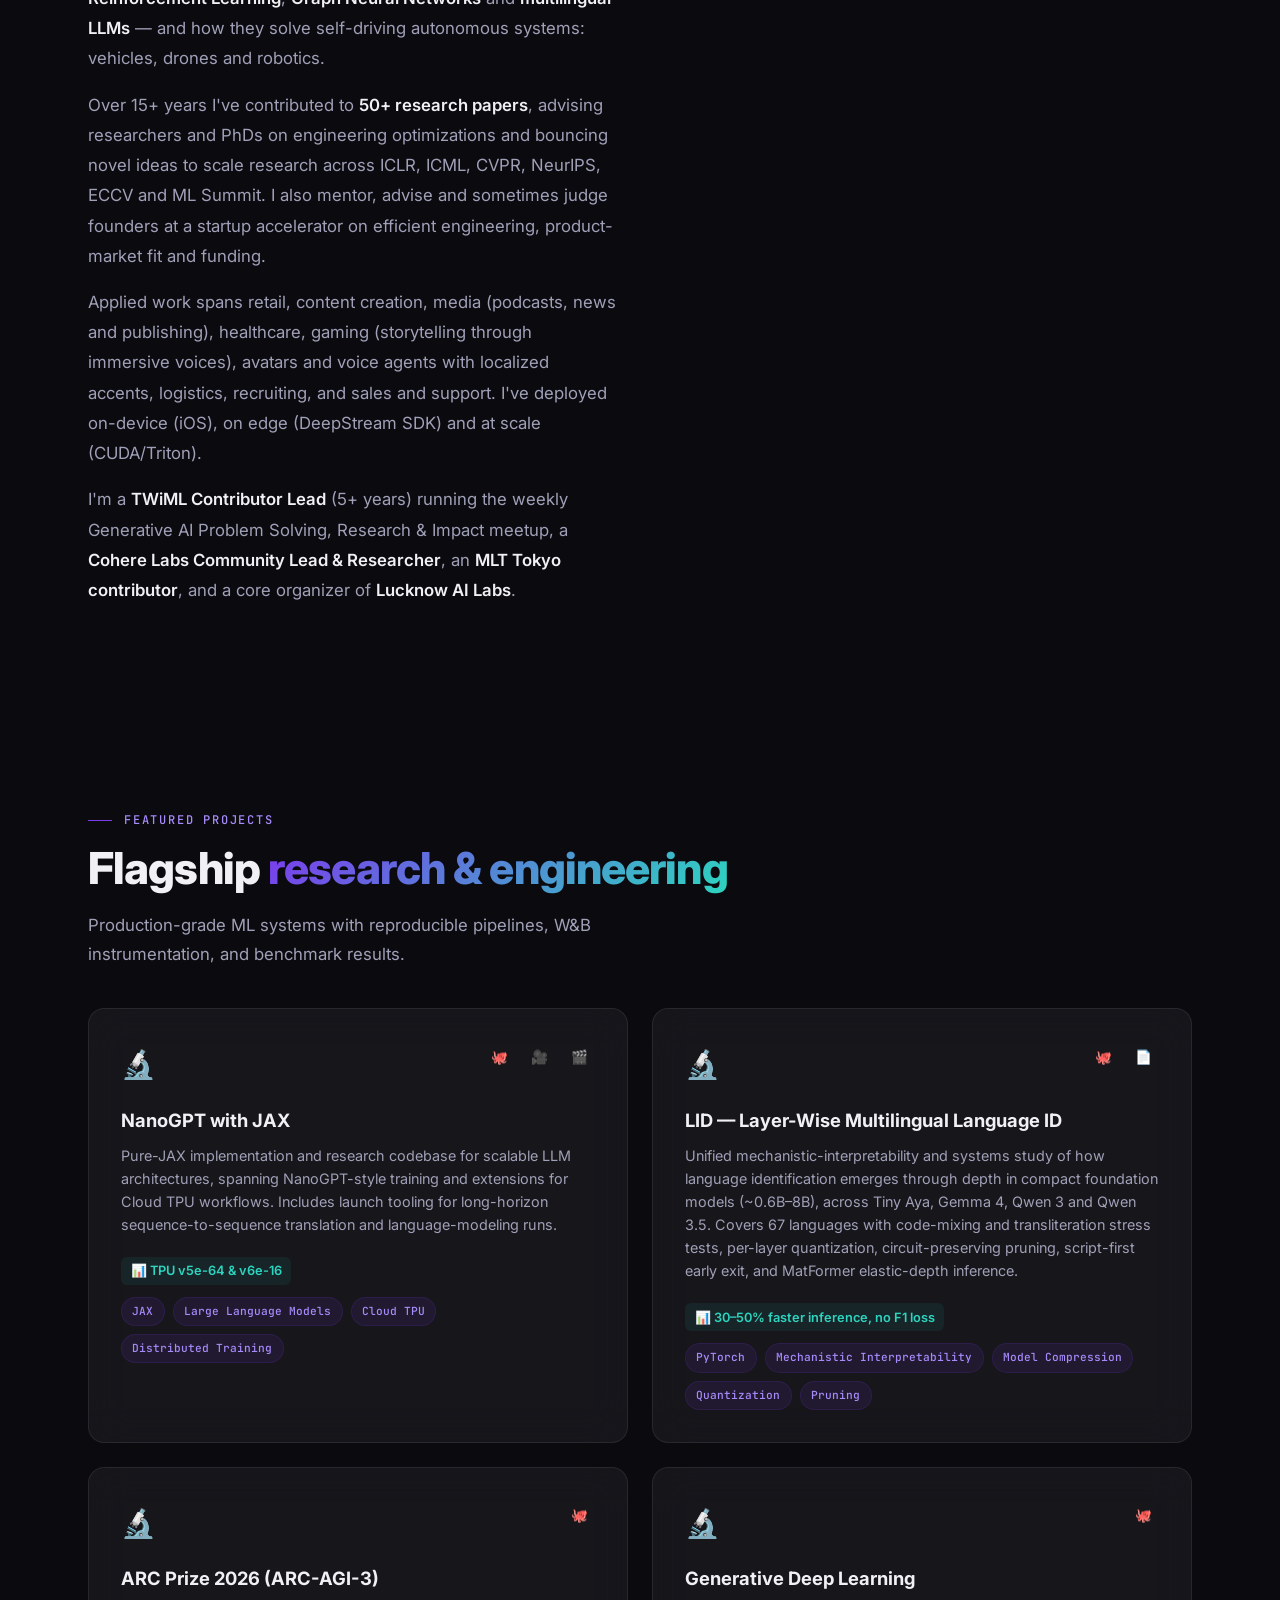
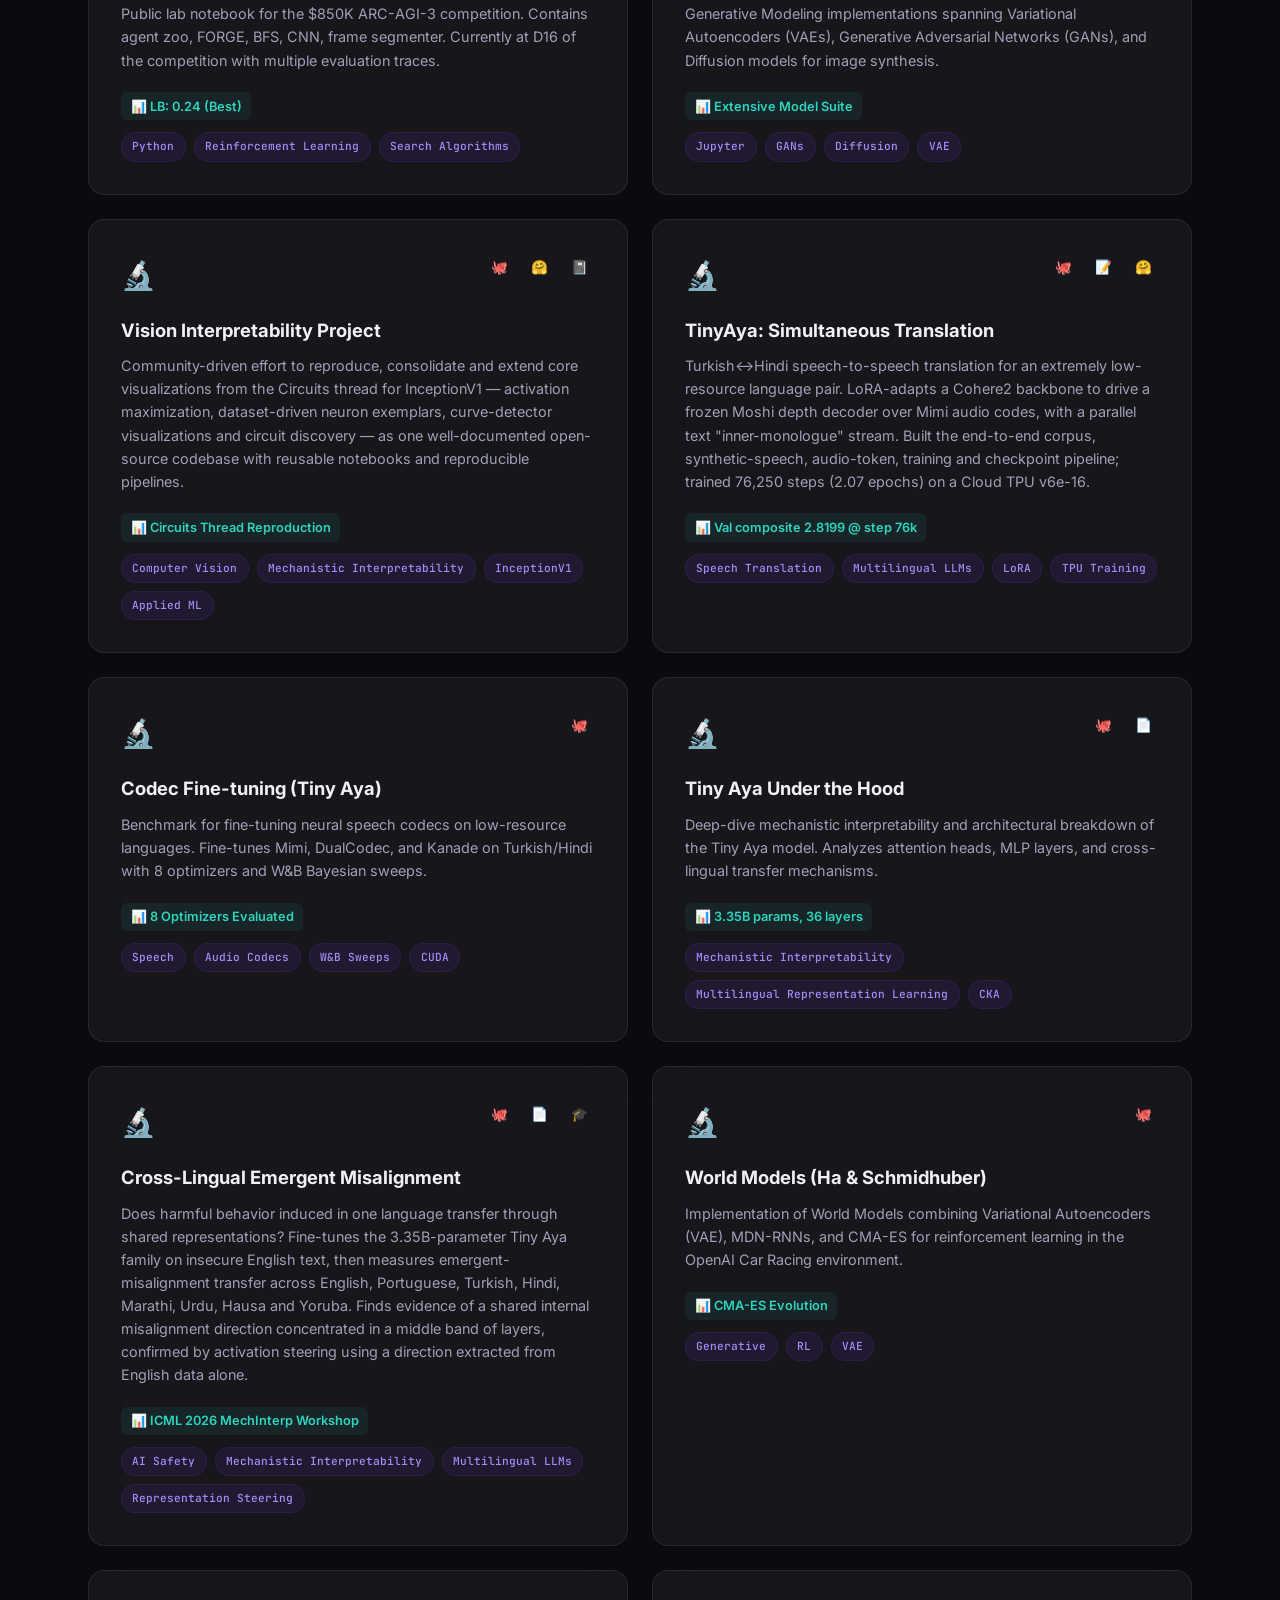
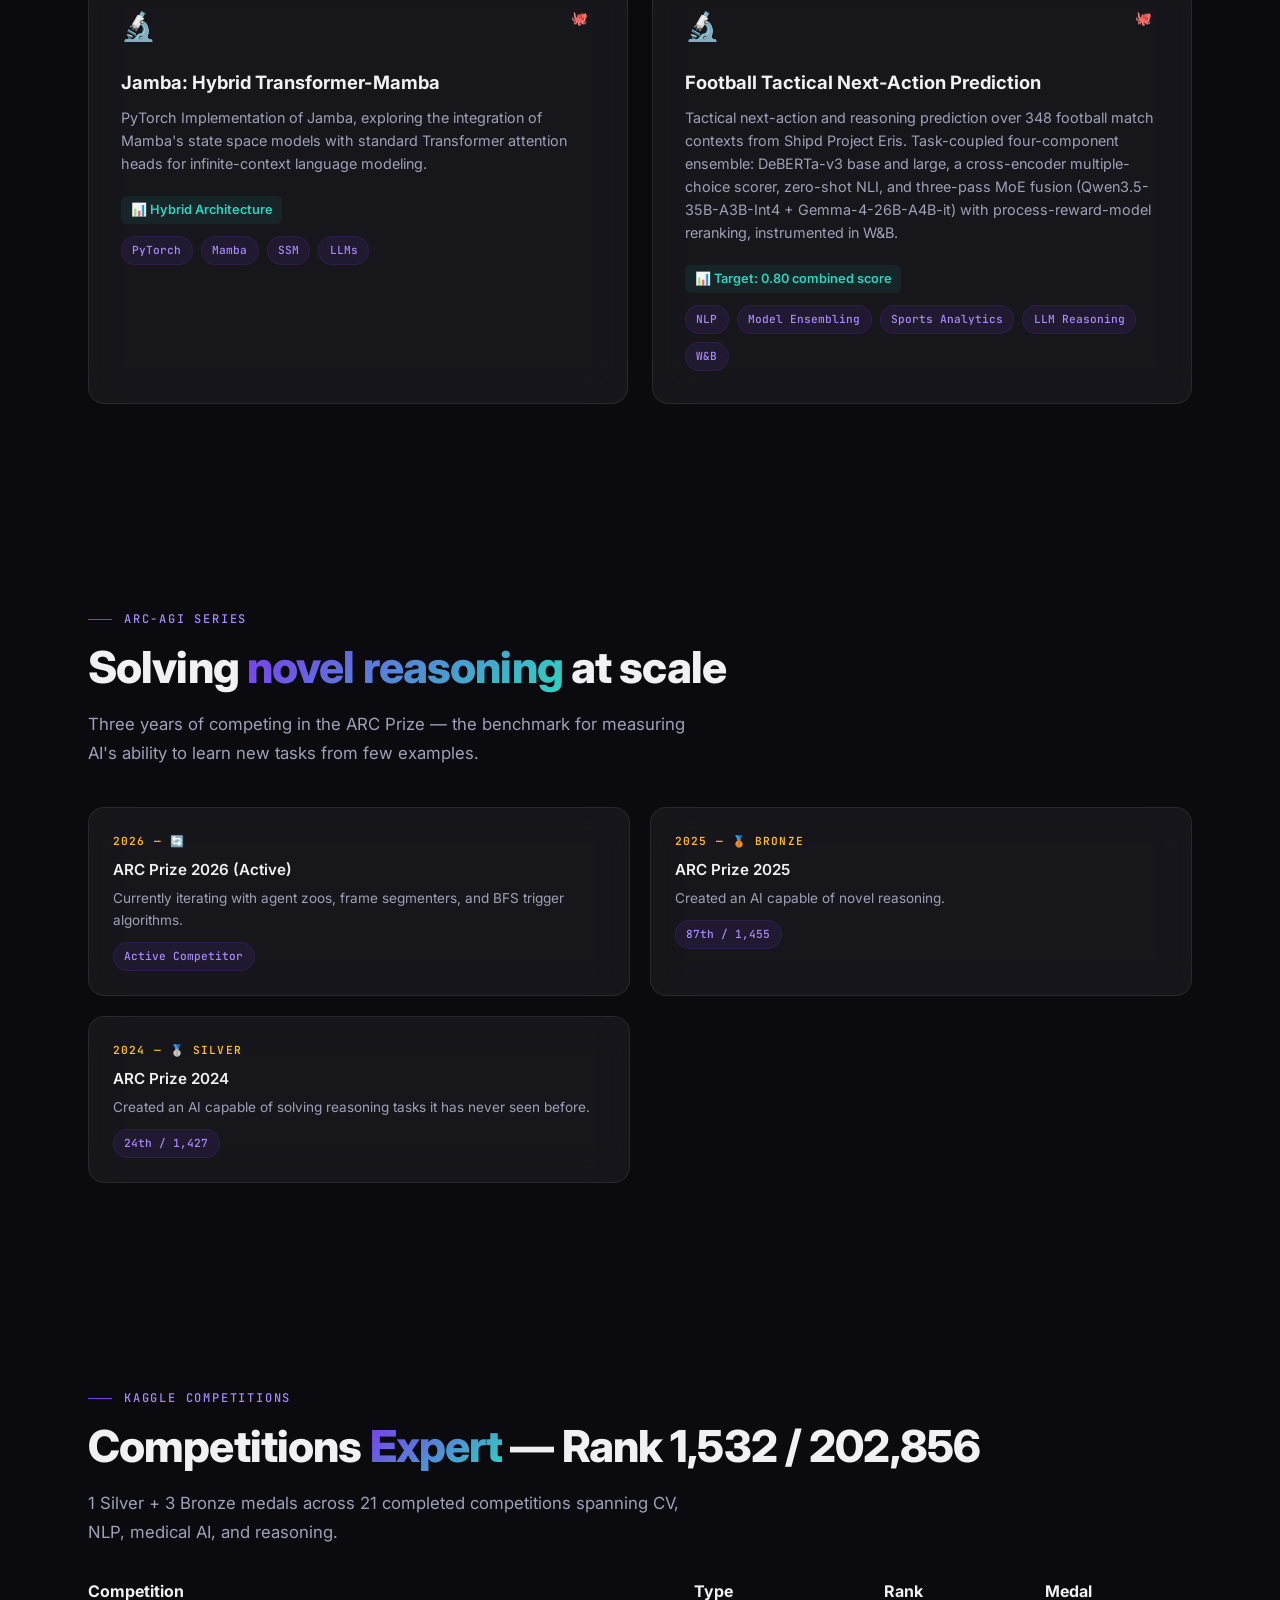
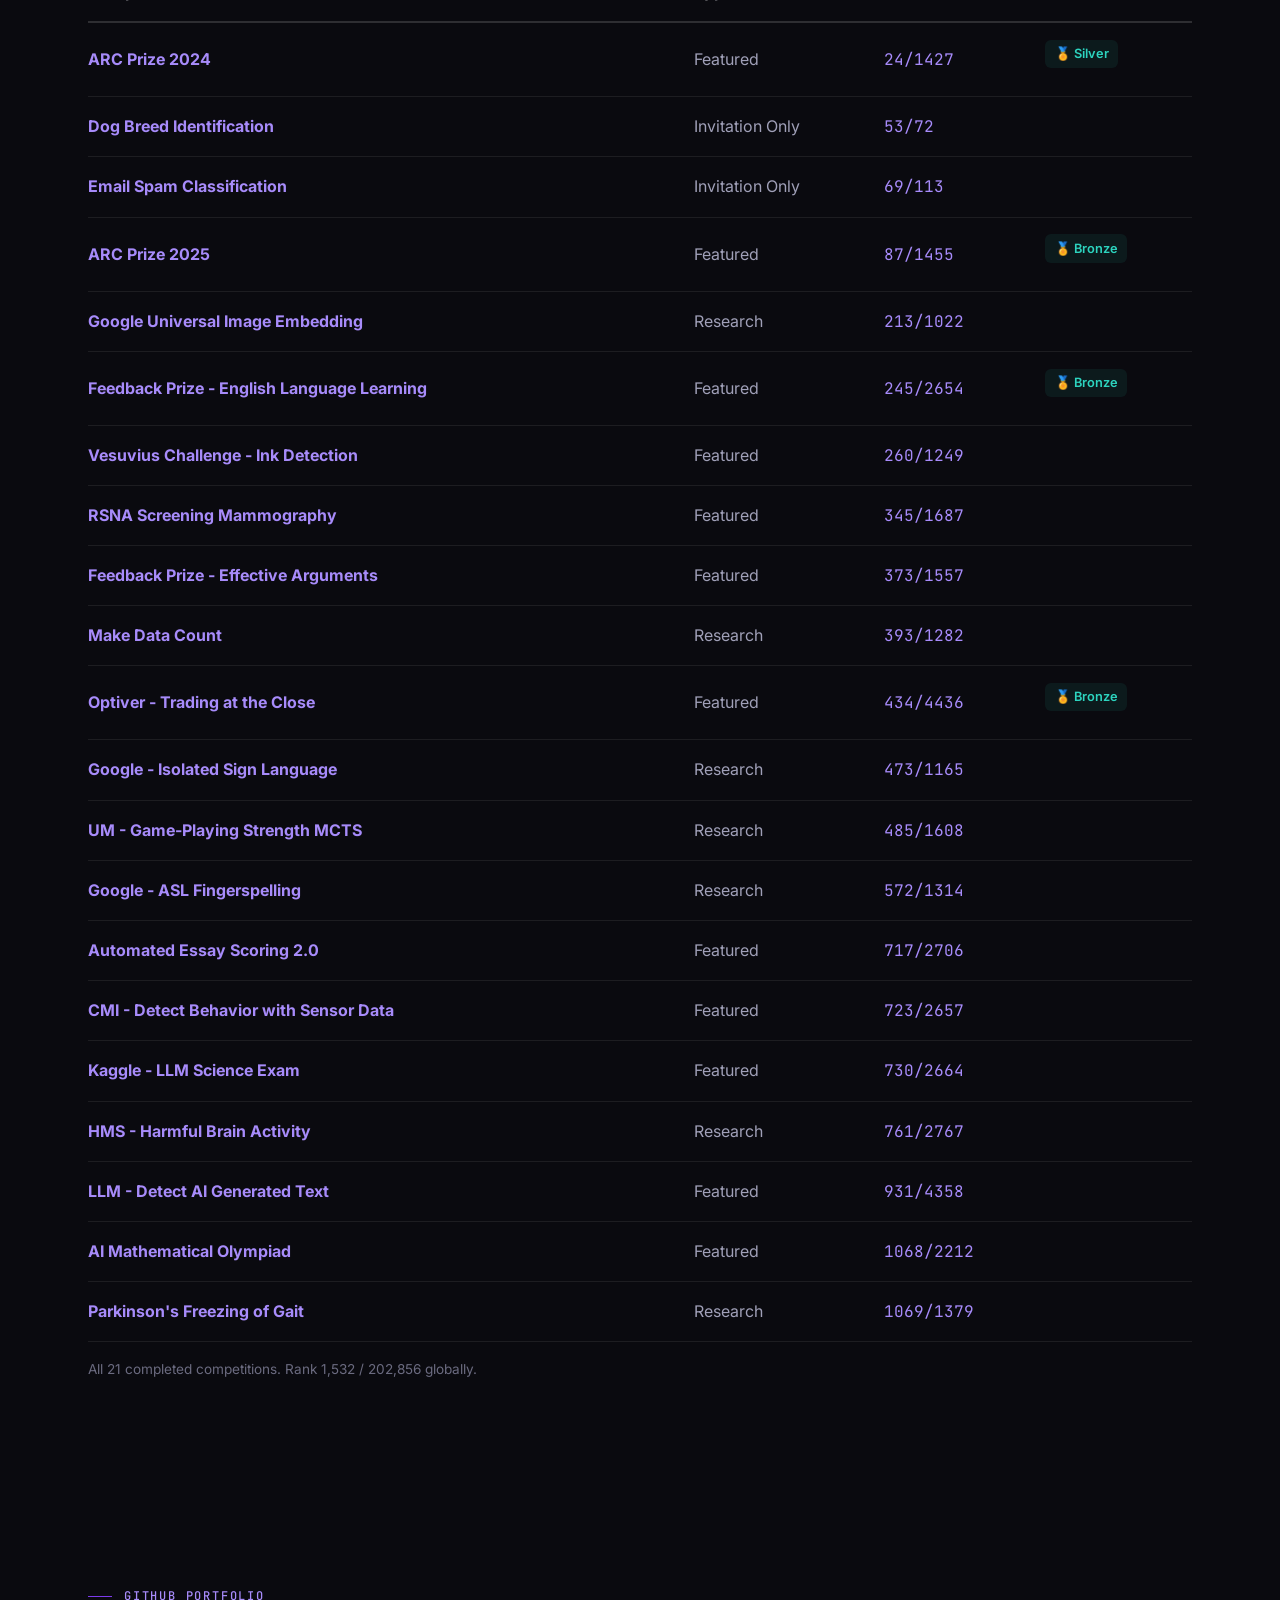
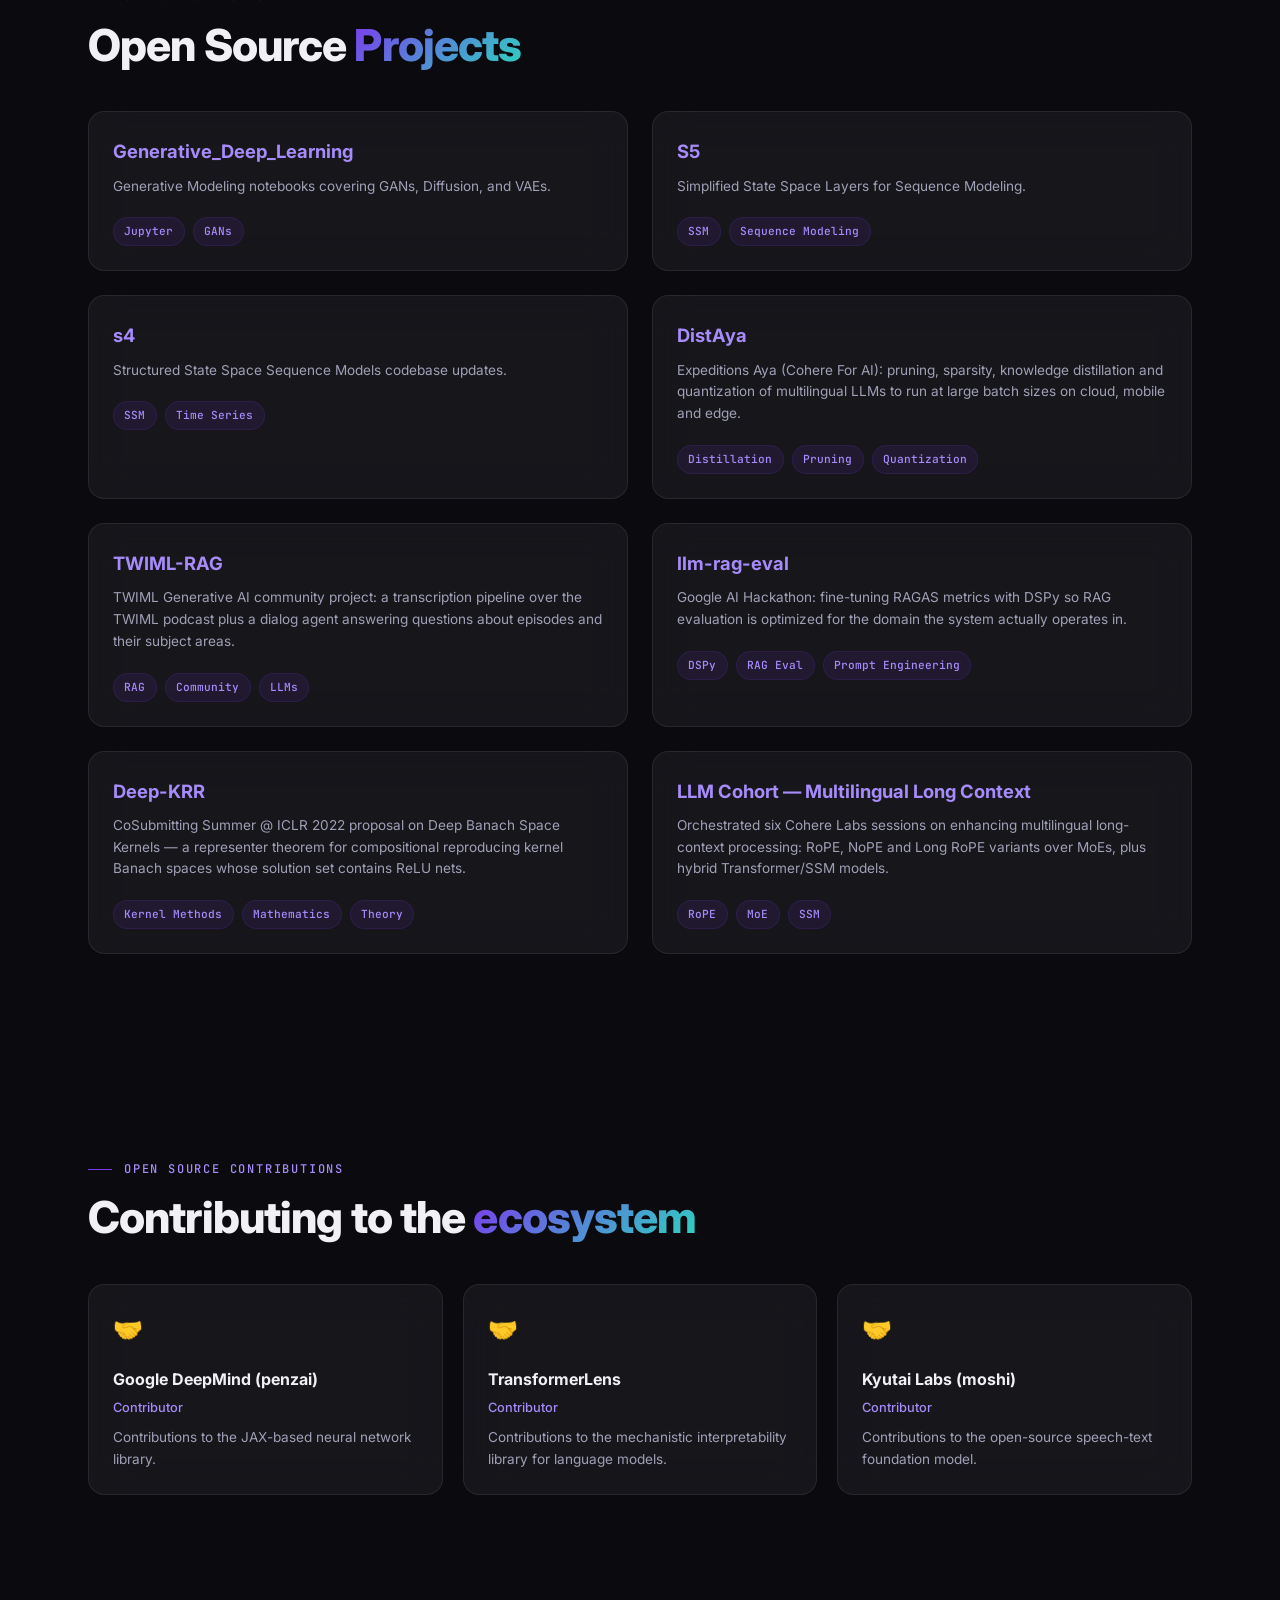
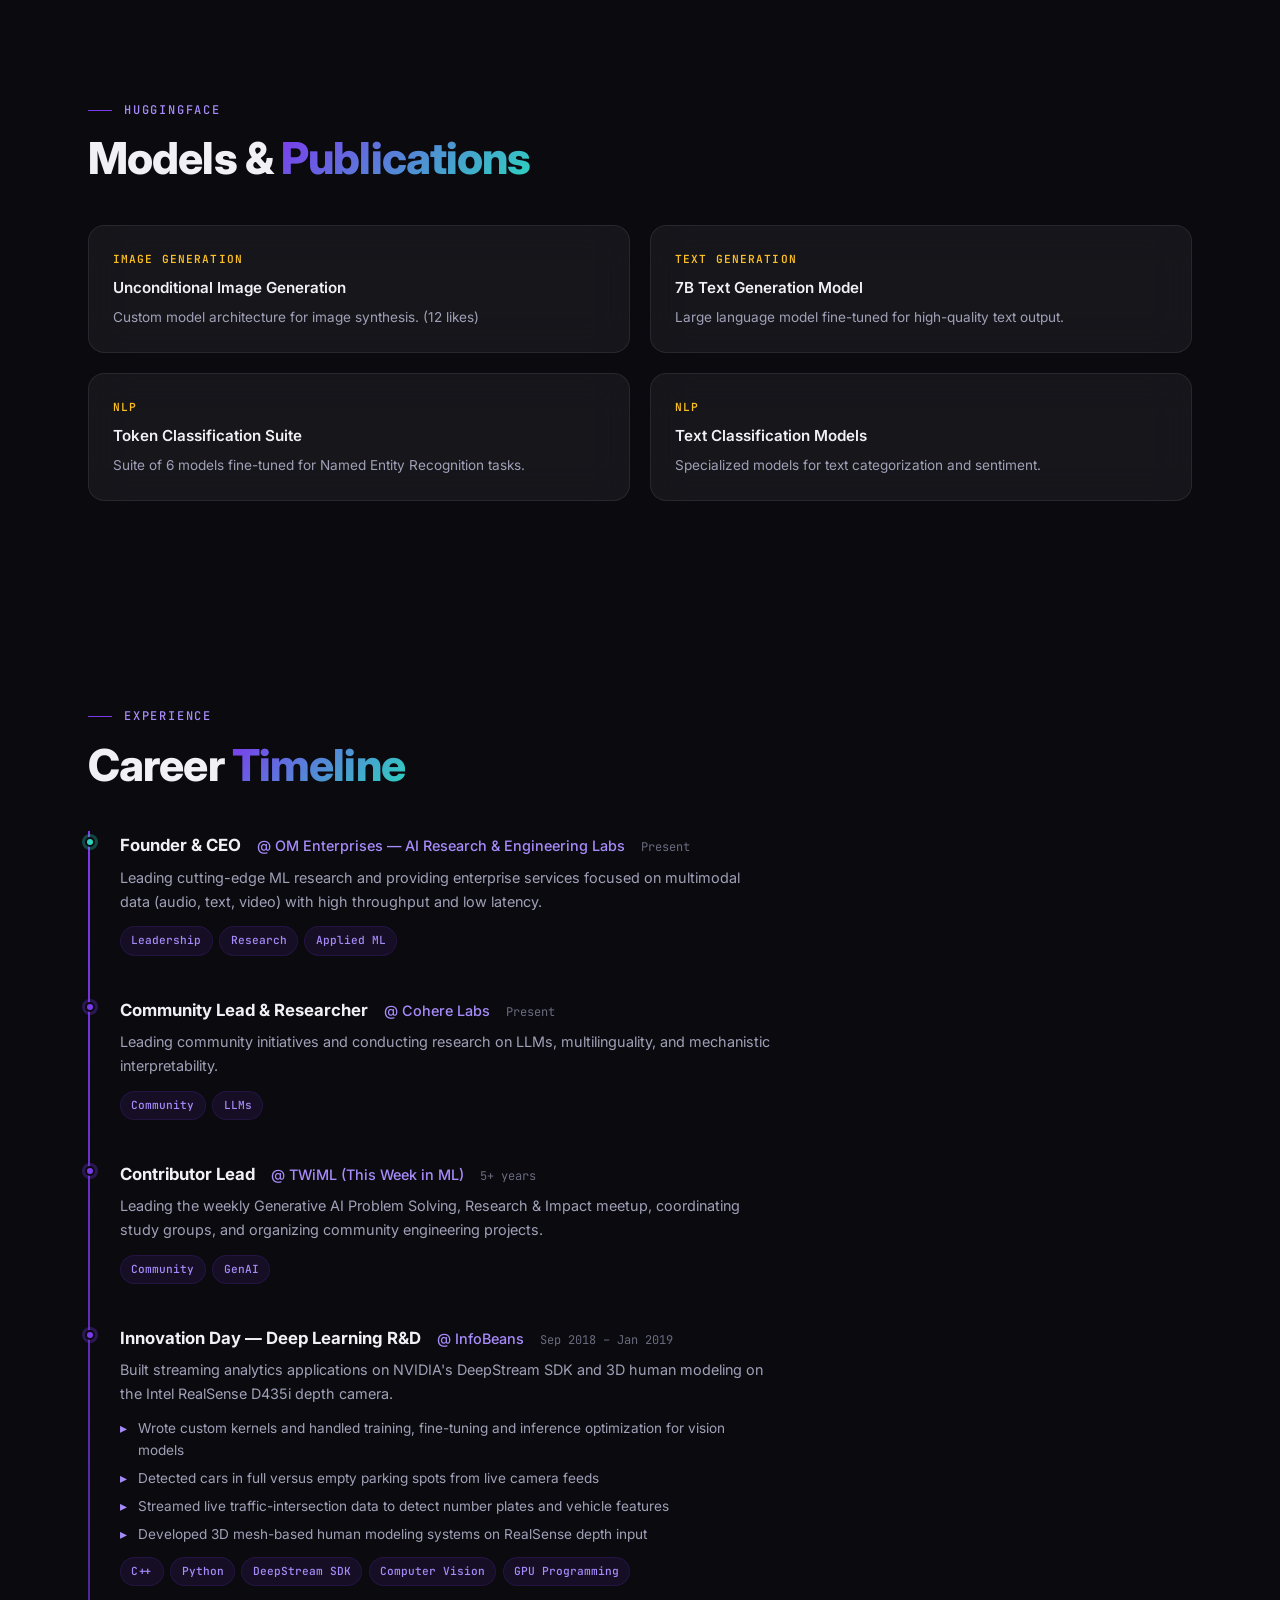
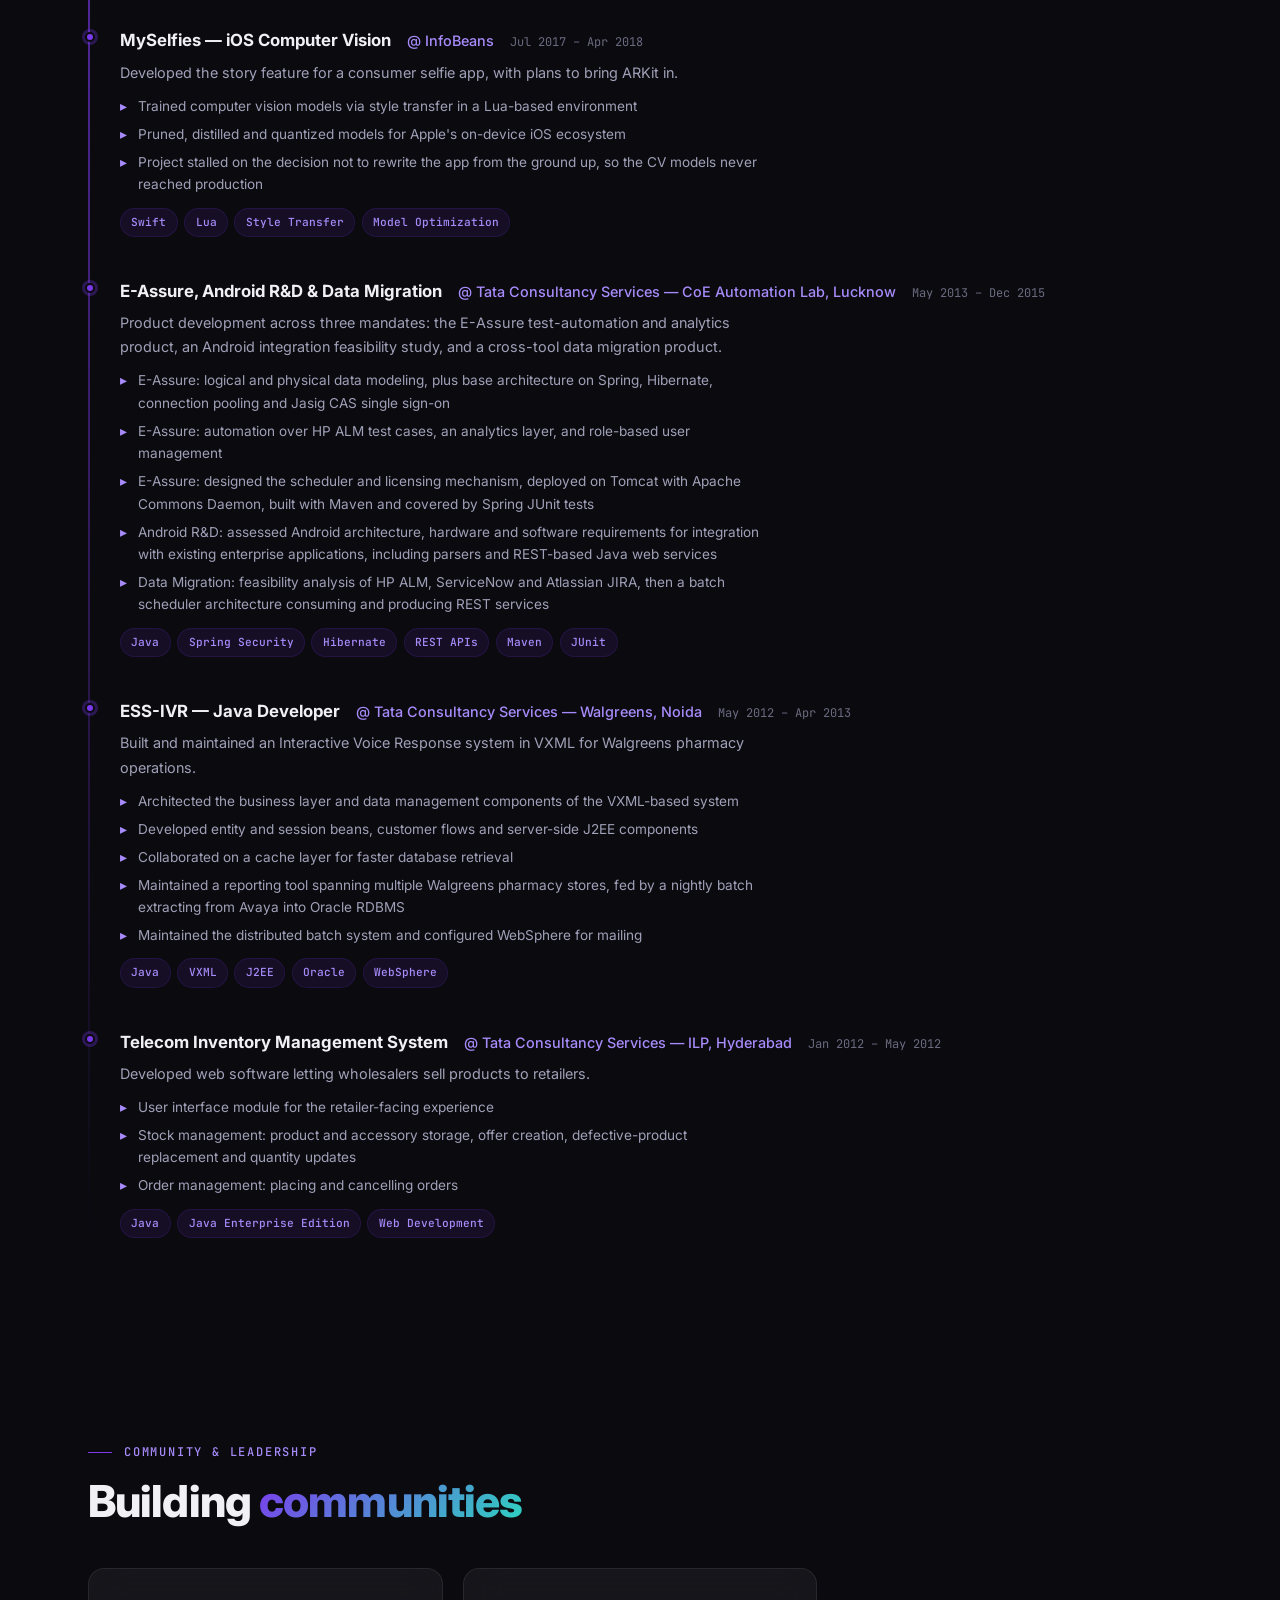
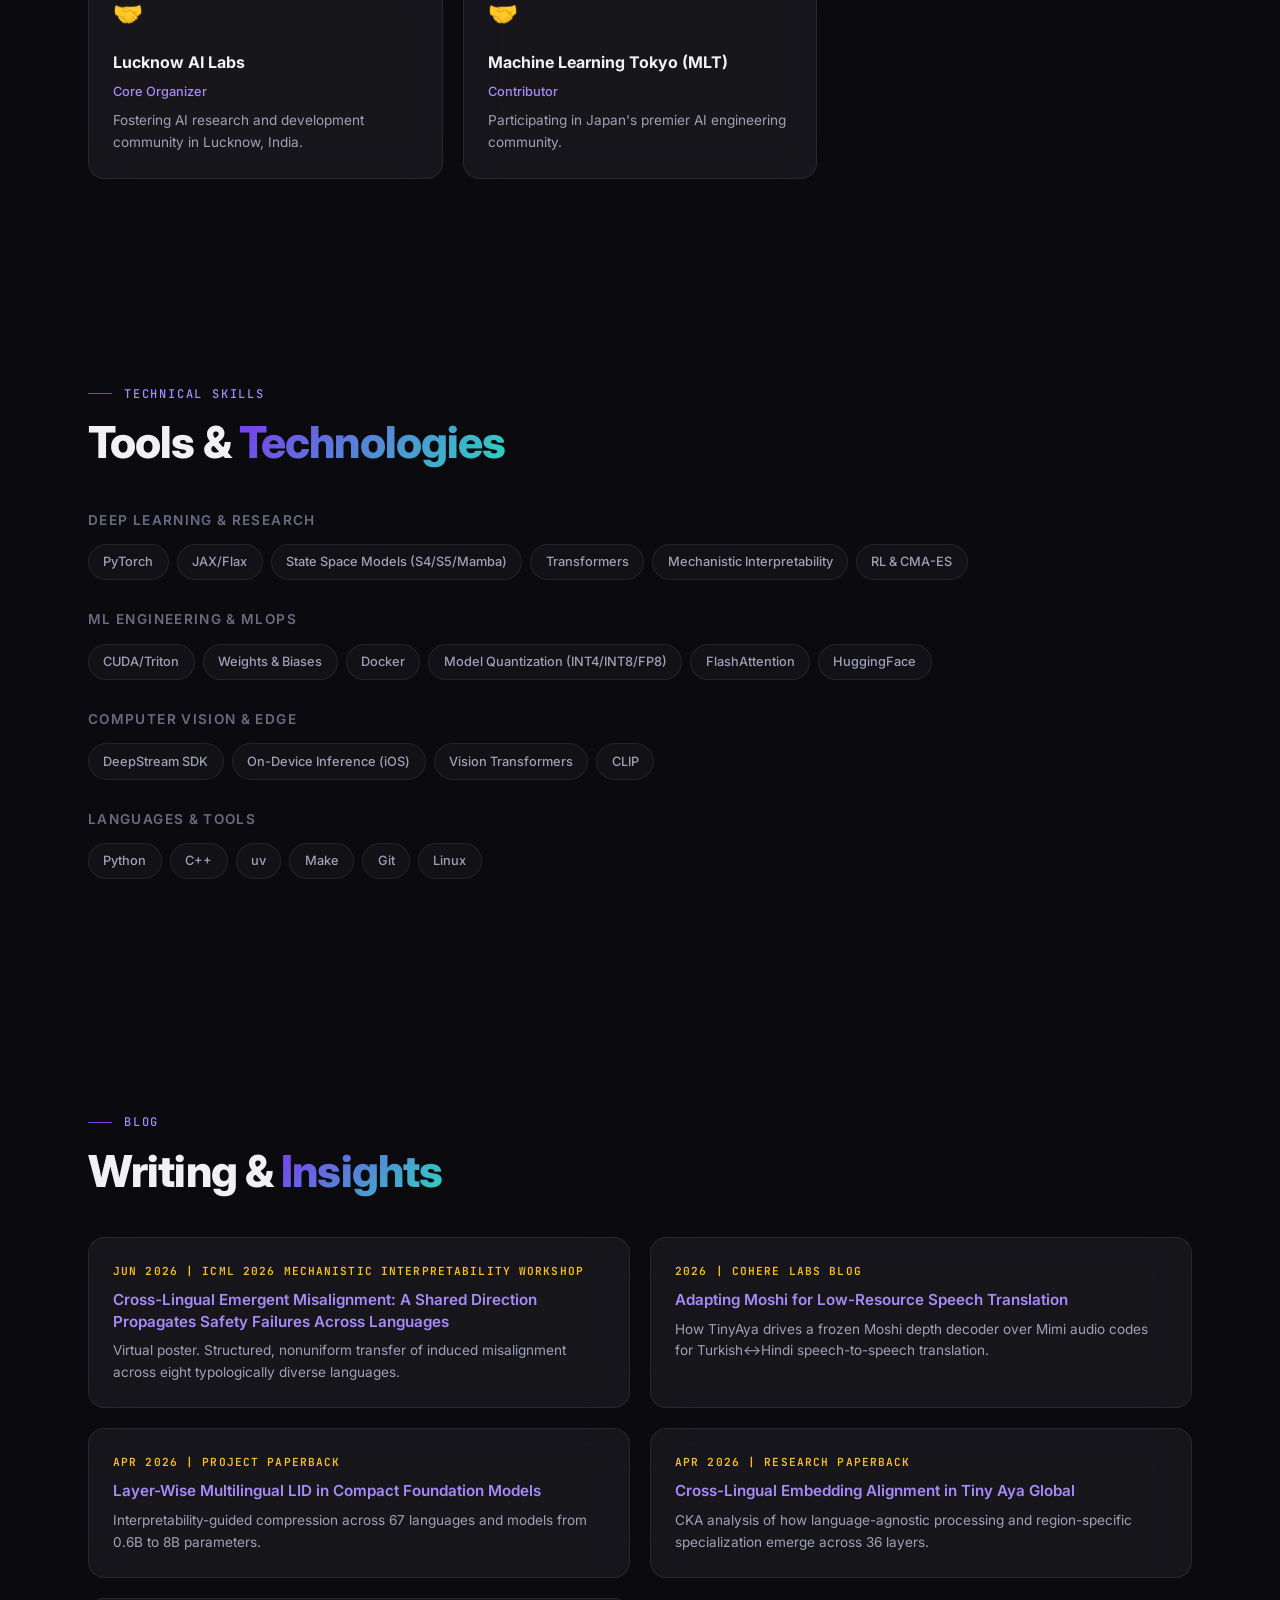
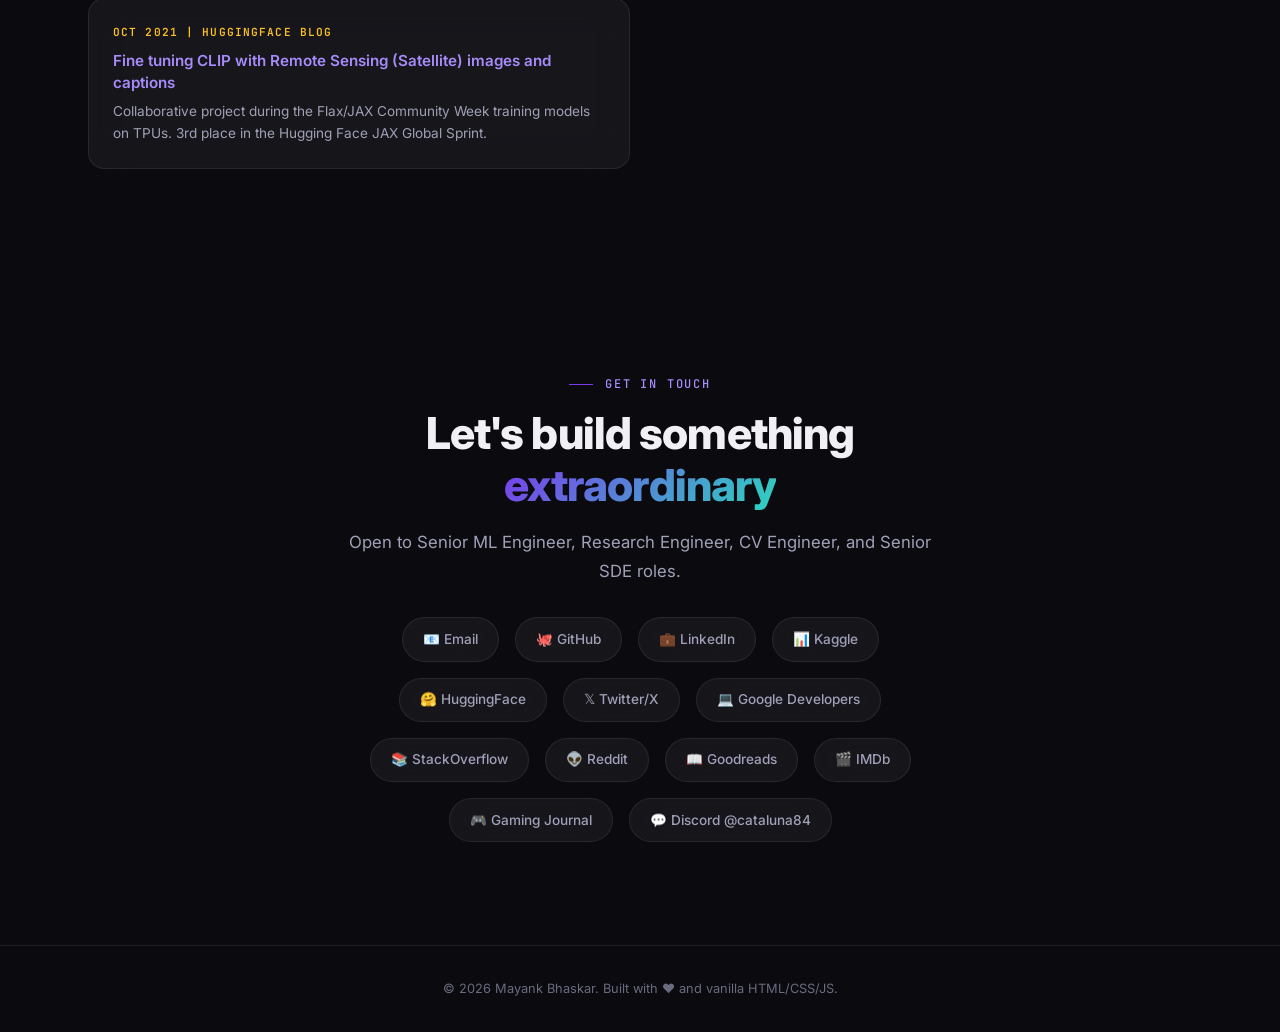
==== commit 4b43c195: "Integrate updated project narrative and bio into the site mayank_bhaskar_projects.md and aboutme.md " ====
--- a/index.html
+++ b/index.html
@@ -4,7 +4,7 @@
   <meta charset="UTF-8">
   <meta name="viewport" content="width=device-width, initial-scale=1.0">
   <title>Mayank Bhaskar — AI Research & Engineering</title>
-  <meta name="description" content="Senior ML Engineer & AI Researcher. 14+ years building production AI systems. ARC Prize competitor, Kaggle Expert, Cohere Labs Lead.">
+  <meta name="description" content="Senior ML Engineer & AI Researcher. 15+ years building production AI systems. ARC Prize competitor, Kaggle Expert, Cohere Labs Lead.">
   <meta property="og:title" content="Mayank Bhaskar — AI Research & Engineering">
   <meta property="og:type" content="website">
   <meta property="og:url" content="https://cataluna84.github.io">
@@ -43,9 +43,9 @@
         <img src="ProfilePic.png" alt="Mayank Bhaskar" class="hero-avatar-img">
       </div>
       <h1 class="hero-name">Mayank <span class="gradient-text">Bhaskar</span></h1>
-      <p class="hero-title">Senior ML Engineer & AI Researcher — 14+ years building production AI systems, from on-device computer vision to LLM compression and multimodal intelligence.</p>
+      <p class="hero-title">Senior ML Engineer & AI Researcher — 15+ years building production AI systems, from on-device computer vision to LLM compression and multimodal intelligence.</p>
       <div class="hero-stats">
-        <div class="hero-stat"><span class="hero-stat-value">14+</span><span class="hero-stat-label">Years Experience</span></div>
+        <div class="hero-stat"><span class="hero-stat-value">15+</span><span class="hero-stat-label">Years Experience</span></div>
         <div class="hero-stat"><span class="hero-stat-value">40+</span><span class="hero-stat-label">GitHub Repos</span></div>
         <div class="hero-stat"><span class="hero-stat-value">21</span><span class="hero-stat-label">Kaggle Competitions</span></div>
         <div class="hero-stat"><span class="hero-stat-value">14</span><span class="hero-stat-label">HF Models</span></div>
@@ -65,15 +65,20 @@
       <h2 class="section-title reveal">Building the next generation of <span class="gradient-text">intelligent systems</span></h2>
       <div class="about-grid reveal">
         <div class="about-text">
-          <p>I'm the <strong>Founder & CEO of OM Enterprises — AI Research & Engineering Labs</strong>, focused on cutting-edge ML research and enterprise AI services. My mission: build ubiquitous, interactive intelligence that runs on multimodal data with high throughput and low latency.</p>
-          <p>My research spans <strong>Computer Vision</strong>, <strong>State Space Models</strong>, <strong>Multimodal Models</strong>, <strong>Reinforcement Learning</strong>, and <strong>LLM compression</strong> — with applied experience deploying models on-device (iOS), on edge (DeepStream SDK), and at scale (CUDA/Triton).</p>
-          <p>I'm a <strong>TWiML Contributor Lead</strong> (5+ years), <strong>Cohere Labs Community Lead & Researcher</strong>, <strong>MLT Tokyo contributor</strong>, and core organizer of <strong>Lucknow AI Labs</strong>. I've attended ICLR, ICML, CVPR & NeurIPS.</p>
+          <p>I'm the <strong>Founder & CEO of OM Enterprises — AI Research & Engineering Labs</strong>, focused on cutting-edge ML research and enterprise AI services measured against real KPIs. My mission: build the next generation of AI as ubiquitous, interactive intelligence that runs on multimodal data — audio, text and video — with high throughput and low latency.</p>
+          <p>On a typical day I counsel organizations alongside AI researchers by posing hard questions, critiquing work and unblocking problems. The rest goes to hosting and presenting at study groups, contributing to open source, and competing on Kaggle.</p>
+          <p>My research interests cover anything that moves, and anything on the audible spectrum. Lately that means <strong>State Space Models</strong>, <strong>multimodal models</strong> across audio, text, image and video including <strong>Vision Language Models</strong>, <strong>Transformers</strong> and their derivatives, <strong>Reinforcement Learning</strong>, <strong>Graph Neural Networks</strong> and <strong>multilingual LLMs</strong> — and how they solve self-driving autonomous systems: vehicles, drones and robotics.</p>
+          <p>Over 15+ years I've contributed to <strong>50+ research papers</strong>, advising researchers and PhDs on engineering optimizations and bouncing novel ideas to scale research across ICLR, ICML, CVPR, NeurIPS, ECCV and ML Summit. I also mentor, advise and sometimes judge founders at a startup accelerator on efficient engineering, product-market fit and funding.</p>
+          <p>Applied work spans retail, content creation, media (podcasts, news and publishing), healthcare, gaming (storytelling through immersive voices), avatars and voice agents with localized accents, logistics, recruiting, and sales and support. I've deployed on-device (iOS), on edge (DeepStream SDK) and at scale (CUDA/Triton).</p>
+          <p>I'm a <strong>TWiML Contributor Lead</strong> (5+ years) running the weekly Generative AI Problem Solving, Research & Impact meetup, a <strong>Cohere Labs Community Lead & Researcher</strong>, an <strong>MLT Tokyo contributor</strong>, and a core organizer of <strong>Lucknow AI Labs</strong>.</p>
         </div>
         <div class="about-highlights">
           <div class="highlight-card glass"><div class="icon">🏆</div><h4>ARC Prize 24th</h4><p>Out of 1,427 teams (2024)</p></div>
           <div class="highlight-card glass"><div class="icon">🥇</div><h4>HF JAX 3rd Place</h4><p>CLIP-RSICD fine-tuning</p></div>
           <div class="highlight-card glass"><div class="icon">📊</div><h4>Kaggle Expert</h4><p>Rank 1,532 / 202K</p></div>
           <div class="highlight-card glass"><div class="icon">🔬</div><h4>14 HF Models</h4><p>NER, Text Gen, Image Gen</p></div>
+          <div class="highlight-card glass"><div class="icon">📚</div><h4>50+ Papers</h4><p>Advised across top ML venues</p></div>
+          <div class="highlight-card glass"><div class="icon">⏳</div><h4>15+ Years</h4><p>Enterprise systems to AI research</p></div>
         </div>
       </div>
     </div>
@@ -103,8 +108,8 @@
   <section class="section" id="kaggle">
     <div class="container">
       <span class="section-label">Kaggle Competitions</span>
-      <h2 class="section-title reveal">Competitions <span class="gradient-text">Expert</span> — Rank 1,532 / 202,876</h2>
-      <p class="section-subtitle reveal">1 Silver + 3 Bronze medals across 21+ completed competitions spanning CV, NLP, medical AI, and reasoning.</p>
+      <h2 class="section-title reveal">Competitions <span class="gradient-text">Expert</span> — Rank 1,532 / 202,856</h2>
+      <p class="section-subtitle reveal">1 Silver + 3 Bronze medals across 21 completed competitions spanning CV, NLP, medical AI, and reasoning.</p>
       <div id="kaggleTable" class="reveal"></div>
     </div>
   </section>
@@ -186,6 +191,14 @@
           <a href="https://www.kaggle.com/cataluna84" target="_blank" class="contact-link glass">📊 Kaggle</a>
           <a href="https://huggingface.co/cataluna84" target="_blank" class="contact-link glass">🤗 HuggingFace</a>
           <a href="https://x.com/cataluna84" target="_blank" class="contact-link glass">𝕏 Twitter/X</a>
+          <a href="https://g.dev/cataluna84" target="_blank" class="contact-link glass">💻 Google Developers</a>
+          <a href="https://stackoverflow.com/users/2478346/mayank-bhaskar" target="_blank" class="contact-link glass">📚 StackOverflow</a>
+          <a href="https://www.reddit.com/user/CATALUNA84" target="_blank" class="contact-link glass">👽 Reddit</a>
+          <a href="https://www.goodreads.com/cataluna84" target="_blank" class="contact-link glass">📖 Goodreads</a>
+          <a href="https://www.imdb.com/user/ur27293649/ratings/" target="_blank" class="contact-link glass">🎬 IMDb</a>
+          <a href="https://gist.github.com/cataluna84/4b61fc77df433939a0ed10217a9dab7c" target="_blank" class="contact-link glass">🎮 Gaming Journal</a>
+          <!-- Discord exposes no public profile URL for a handle, so this is a copyable label, not a link. -->
+          <span class="contact-link glass contact-link-static">💬 Discord @cataluna84</span>
         </div>
       </div>
     </div>
--- a/style.css
+++ b/style.css
@@ -661,6 +661,28 @@
   max-width: 650px;
 }
 
+.timeline-bullets {
+  margin: 0.6rem 0 0;
+  padding-left: 1.1rem;
+  max-width: 650px;
+  list-style: none;
+}
+
+.timeline-bullets li {
+  position: relative;
+  font-size: 0.85rem;
+  color: var(--text-secondary);
+  line-height: 1.65;
+  margin-bottom: 0.35rem;
+}
+
+.timeline-bullets li::before {
+  content: "▸";
+  position: absolute;
+  left: -1.1rem;
+  color: var(--accent-secondary);
+}
+
 .timeline-tags {
   display: flex;
   flex-wrap: wrap;
@@ -827,6 +849,19 @@
   border-color: var(--border-hover);
   color: var(--text-primary);
   transform: translateY(-2px);
+}
+
+/* Not a link, so it must not offer link affordances. Selectable to copy the handle. */
+.contact-link-static {
+  cursor: default;
+  user-select: all;
+}
+
+.contact-link-static:hover {
+  background: initial;
+  border-color: var(--border-glass);
+  color: var(--text-secondary);
+  transform: none;
 }
 
 /* ===== Footer ===== */
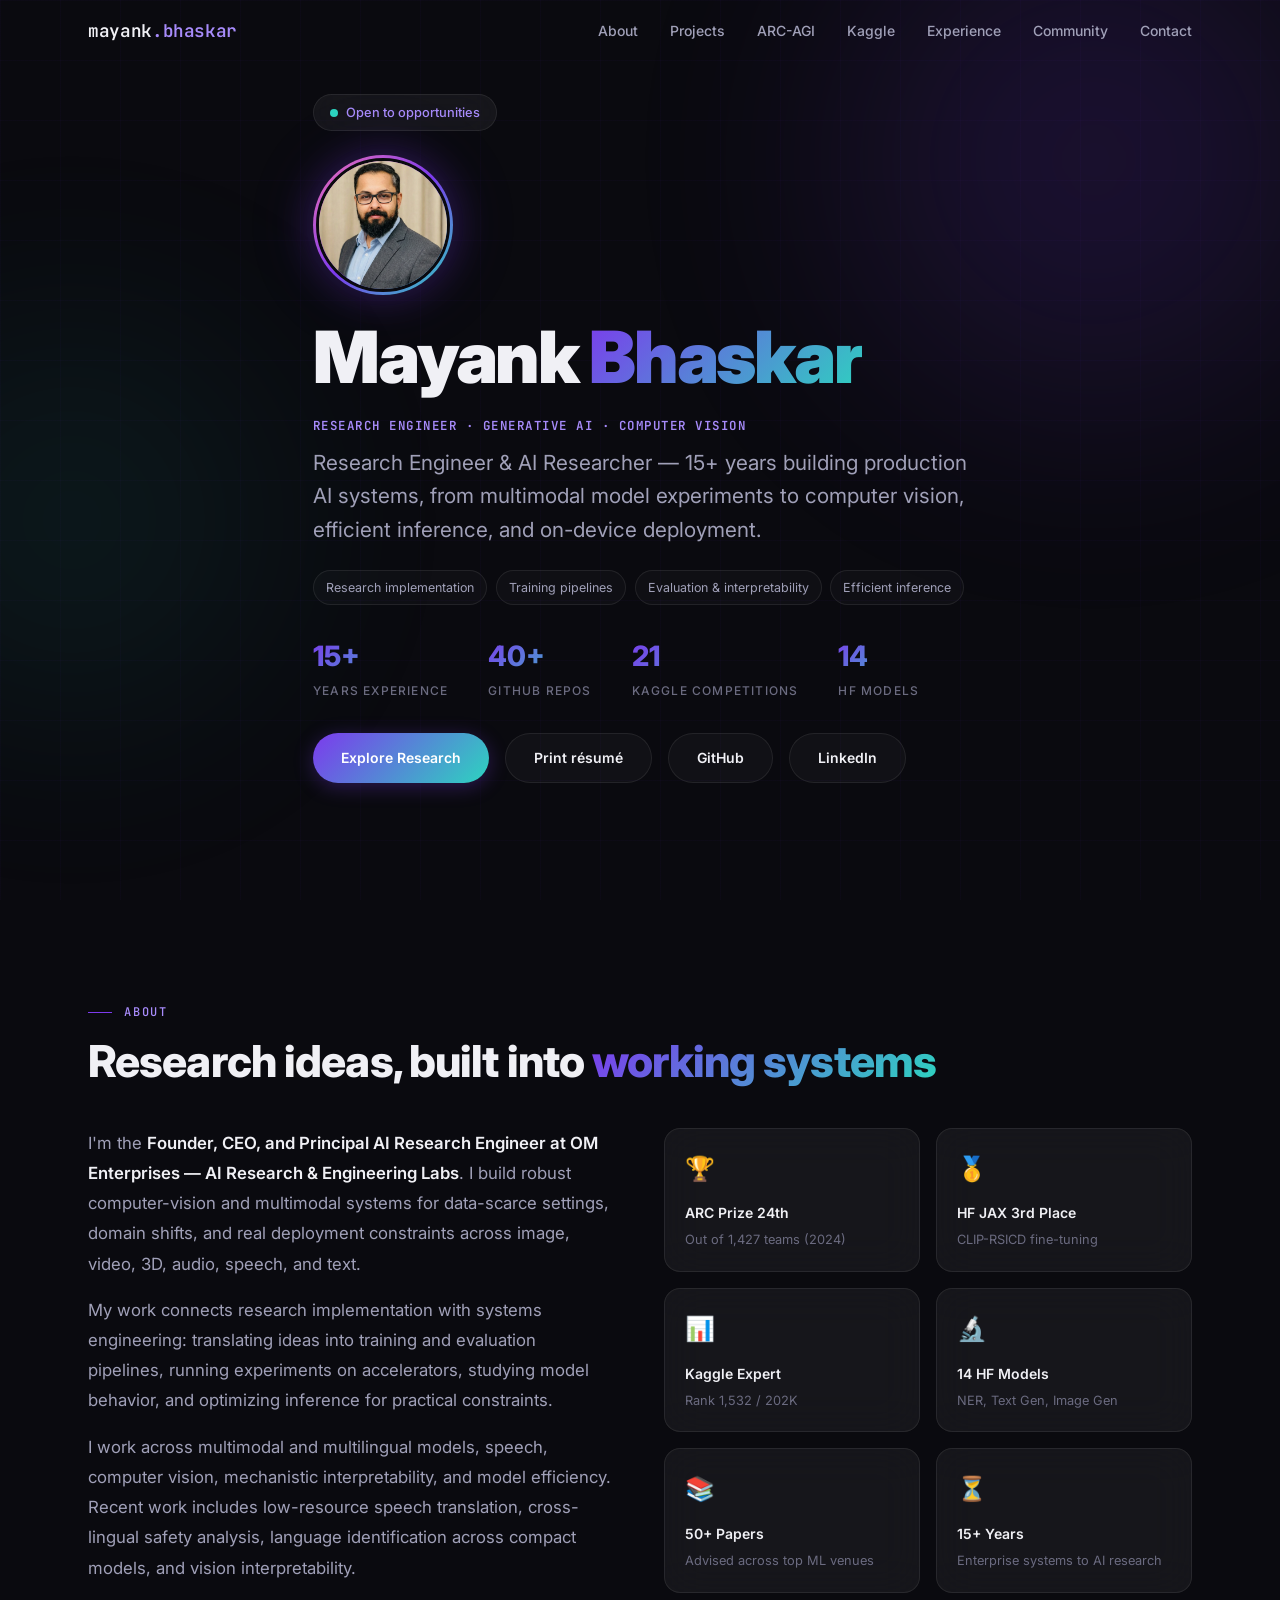
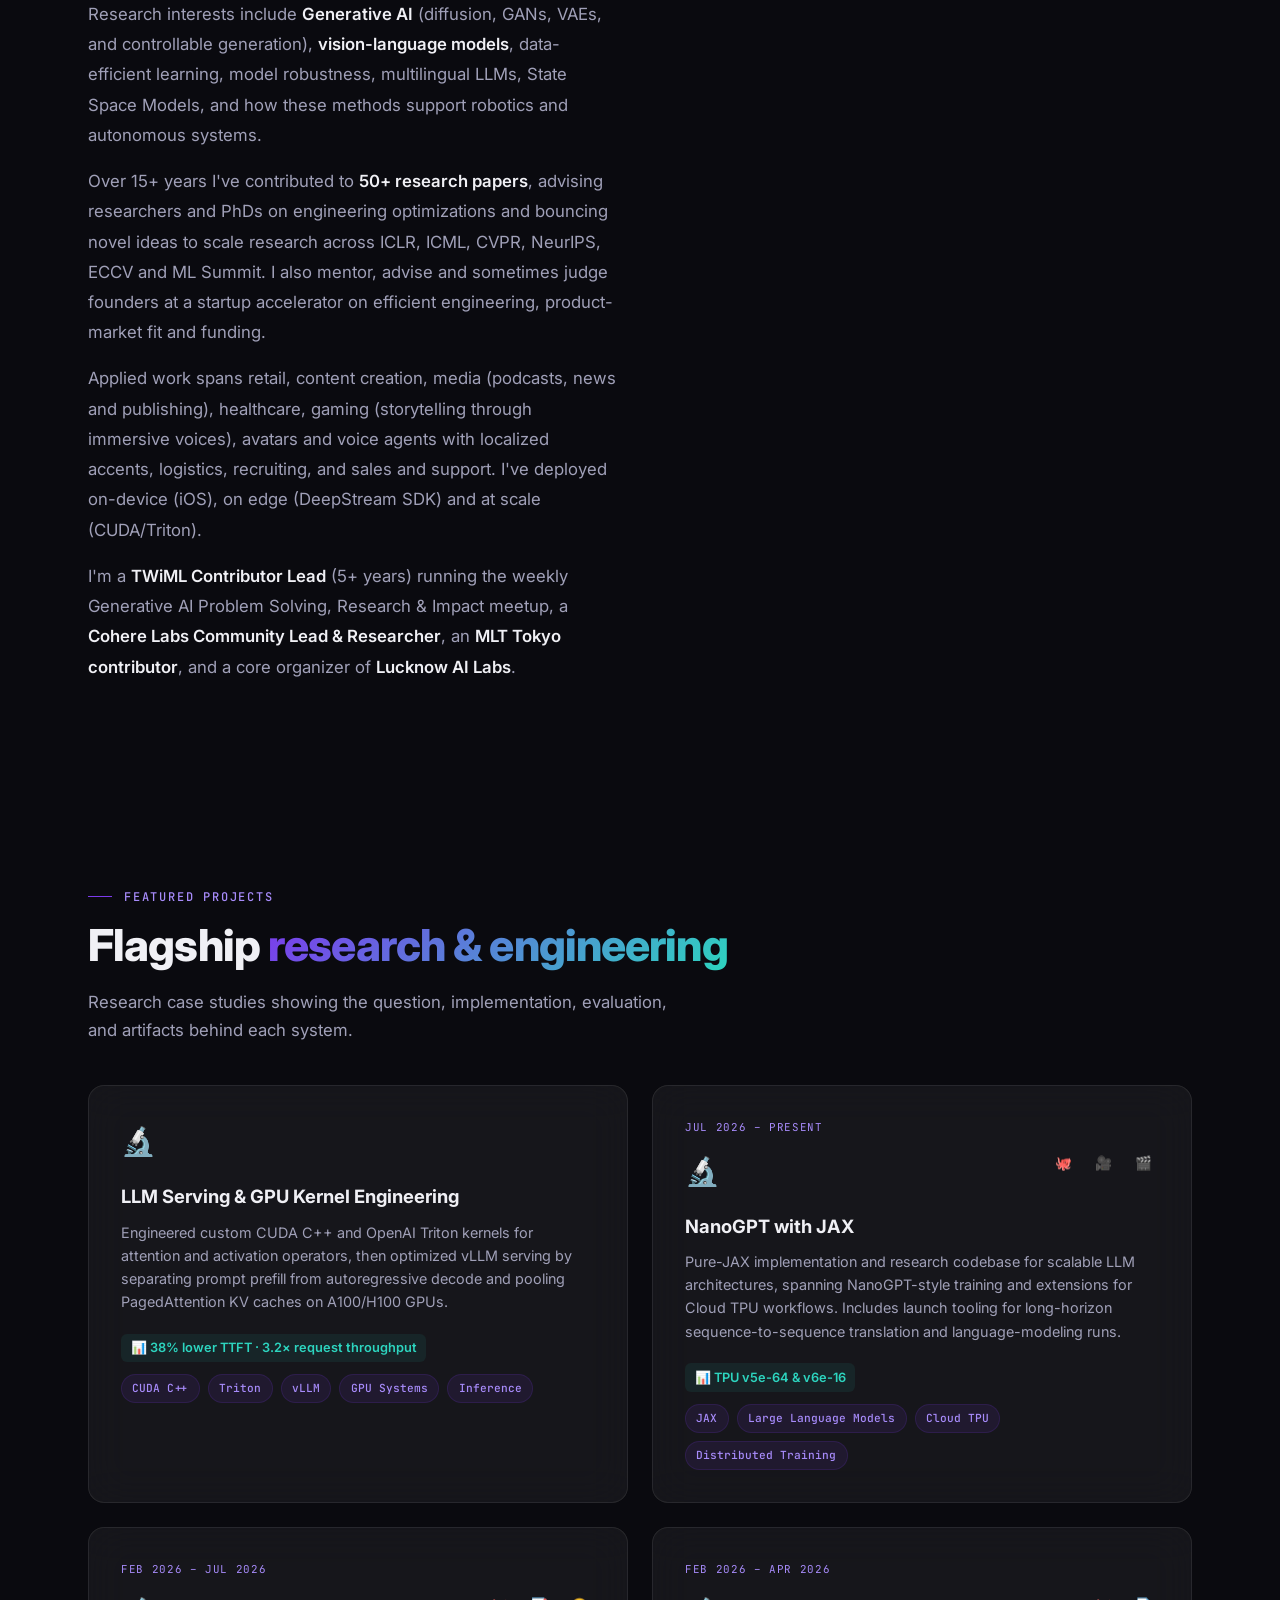
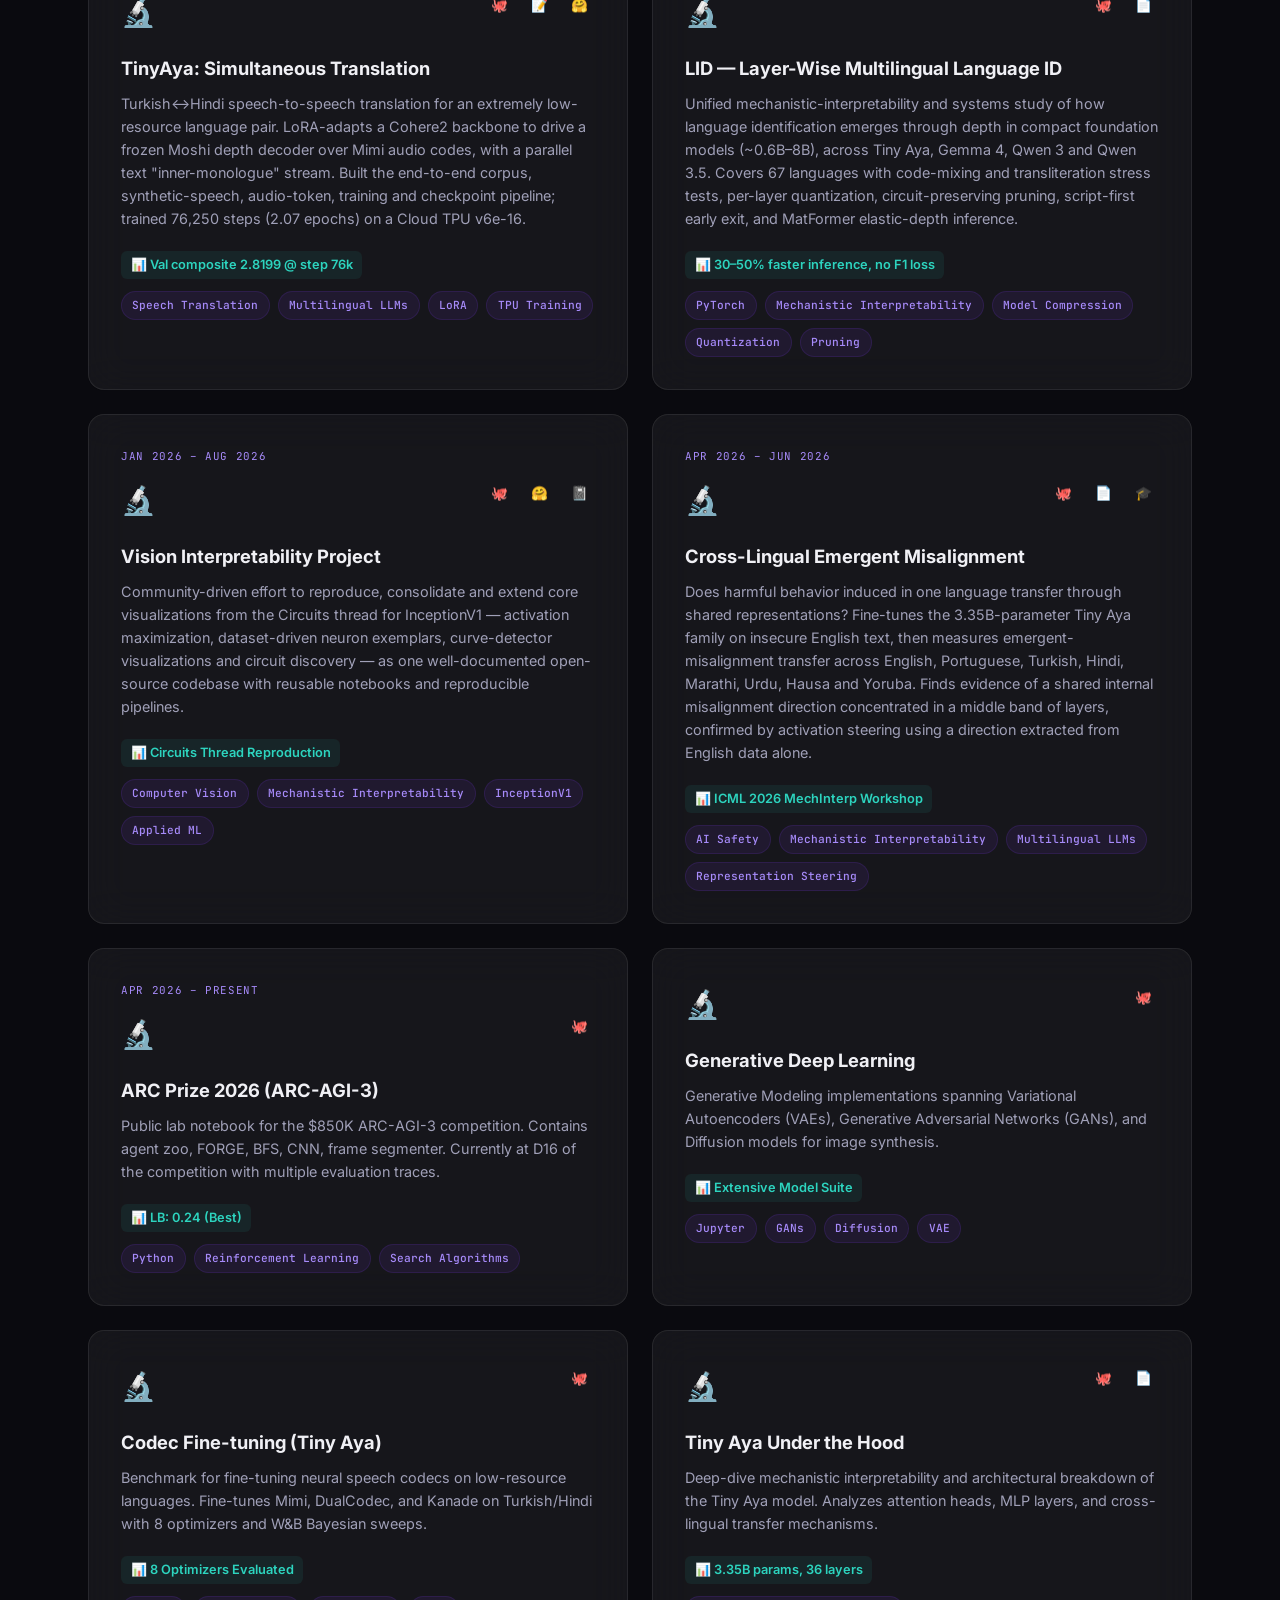
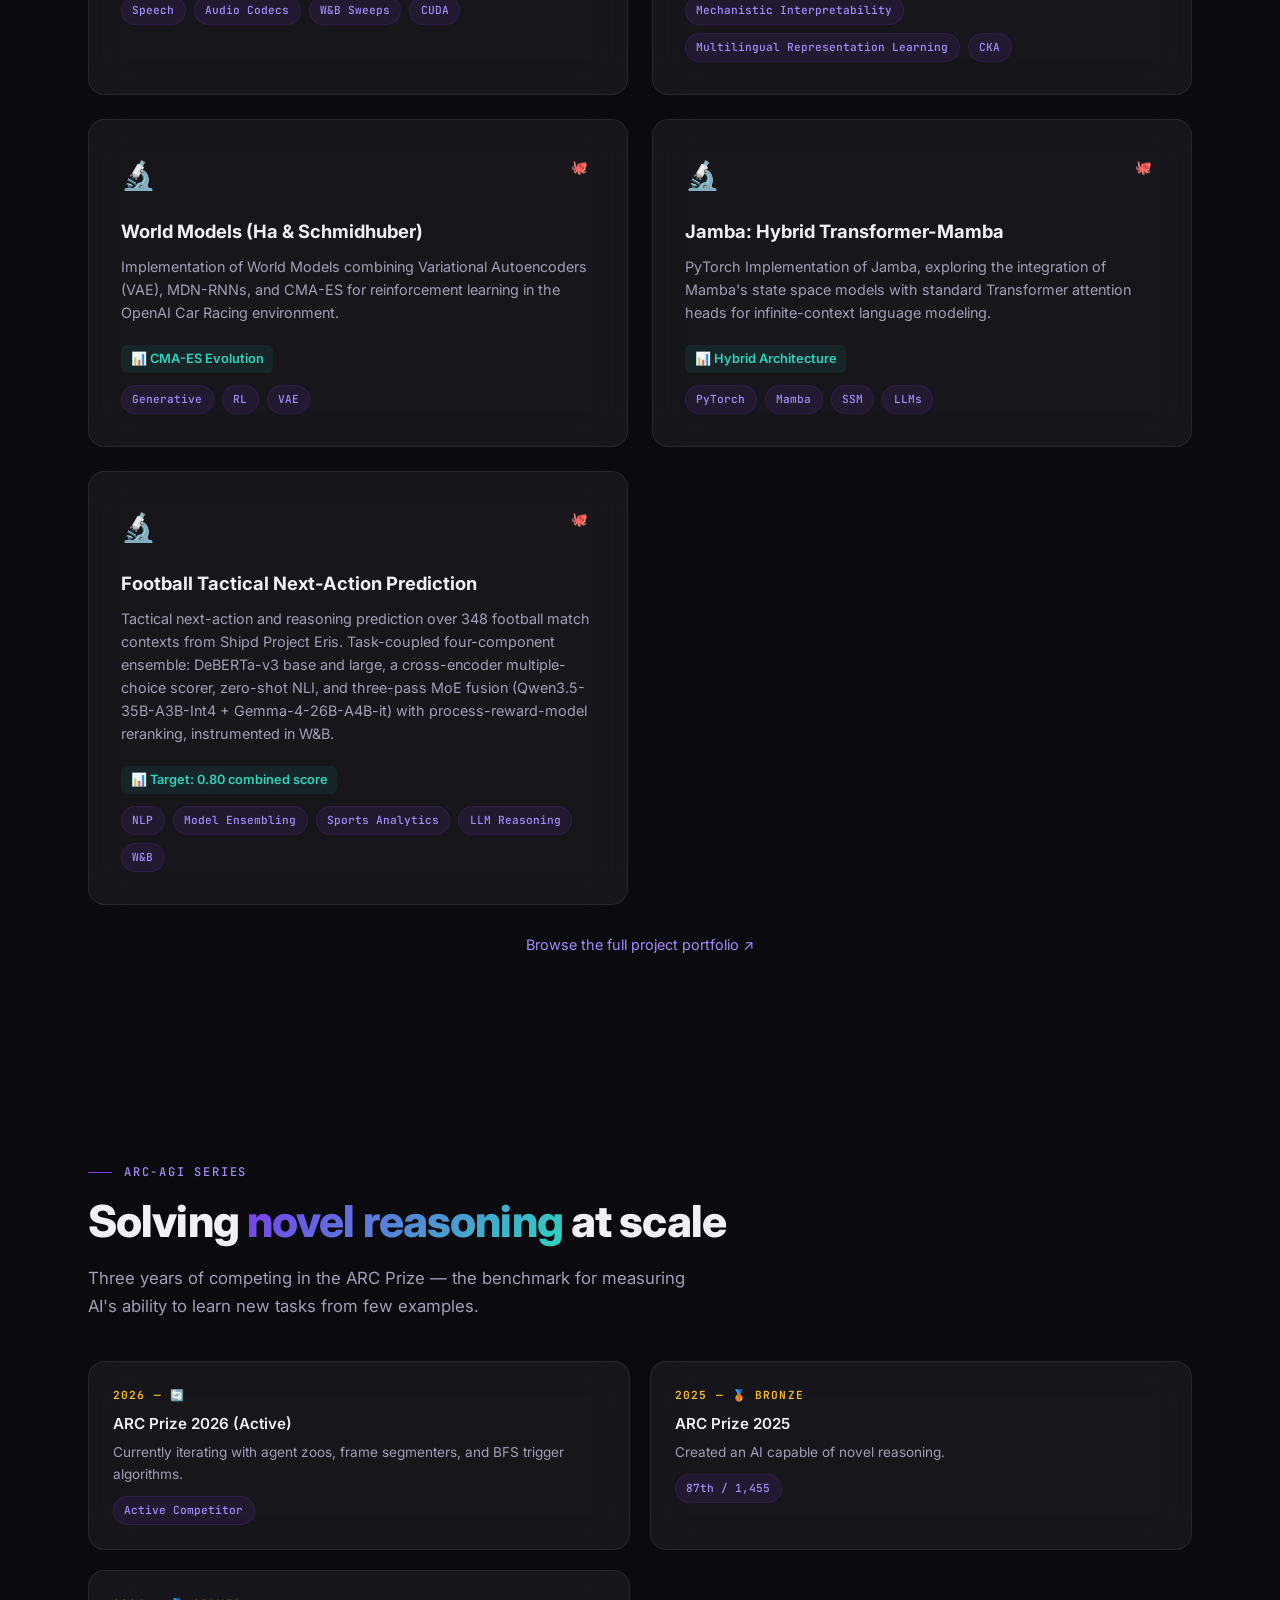
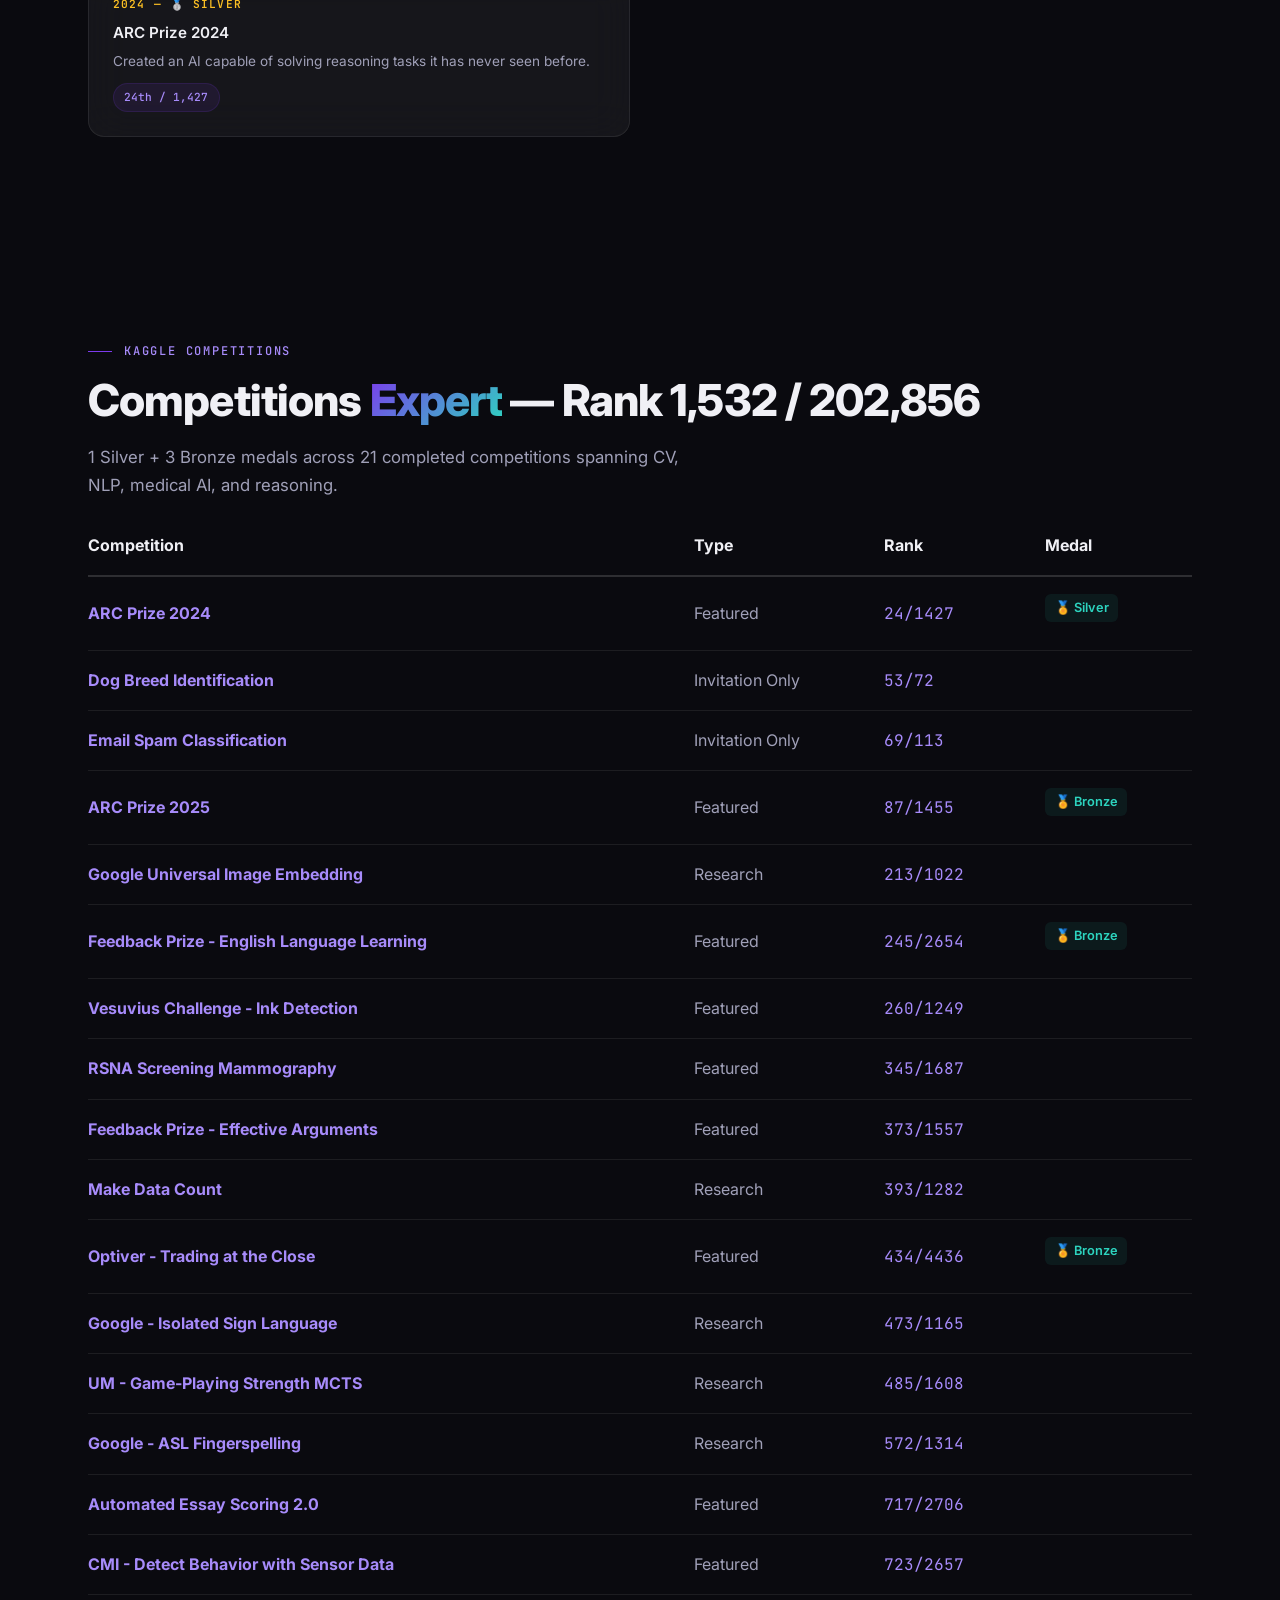
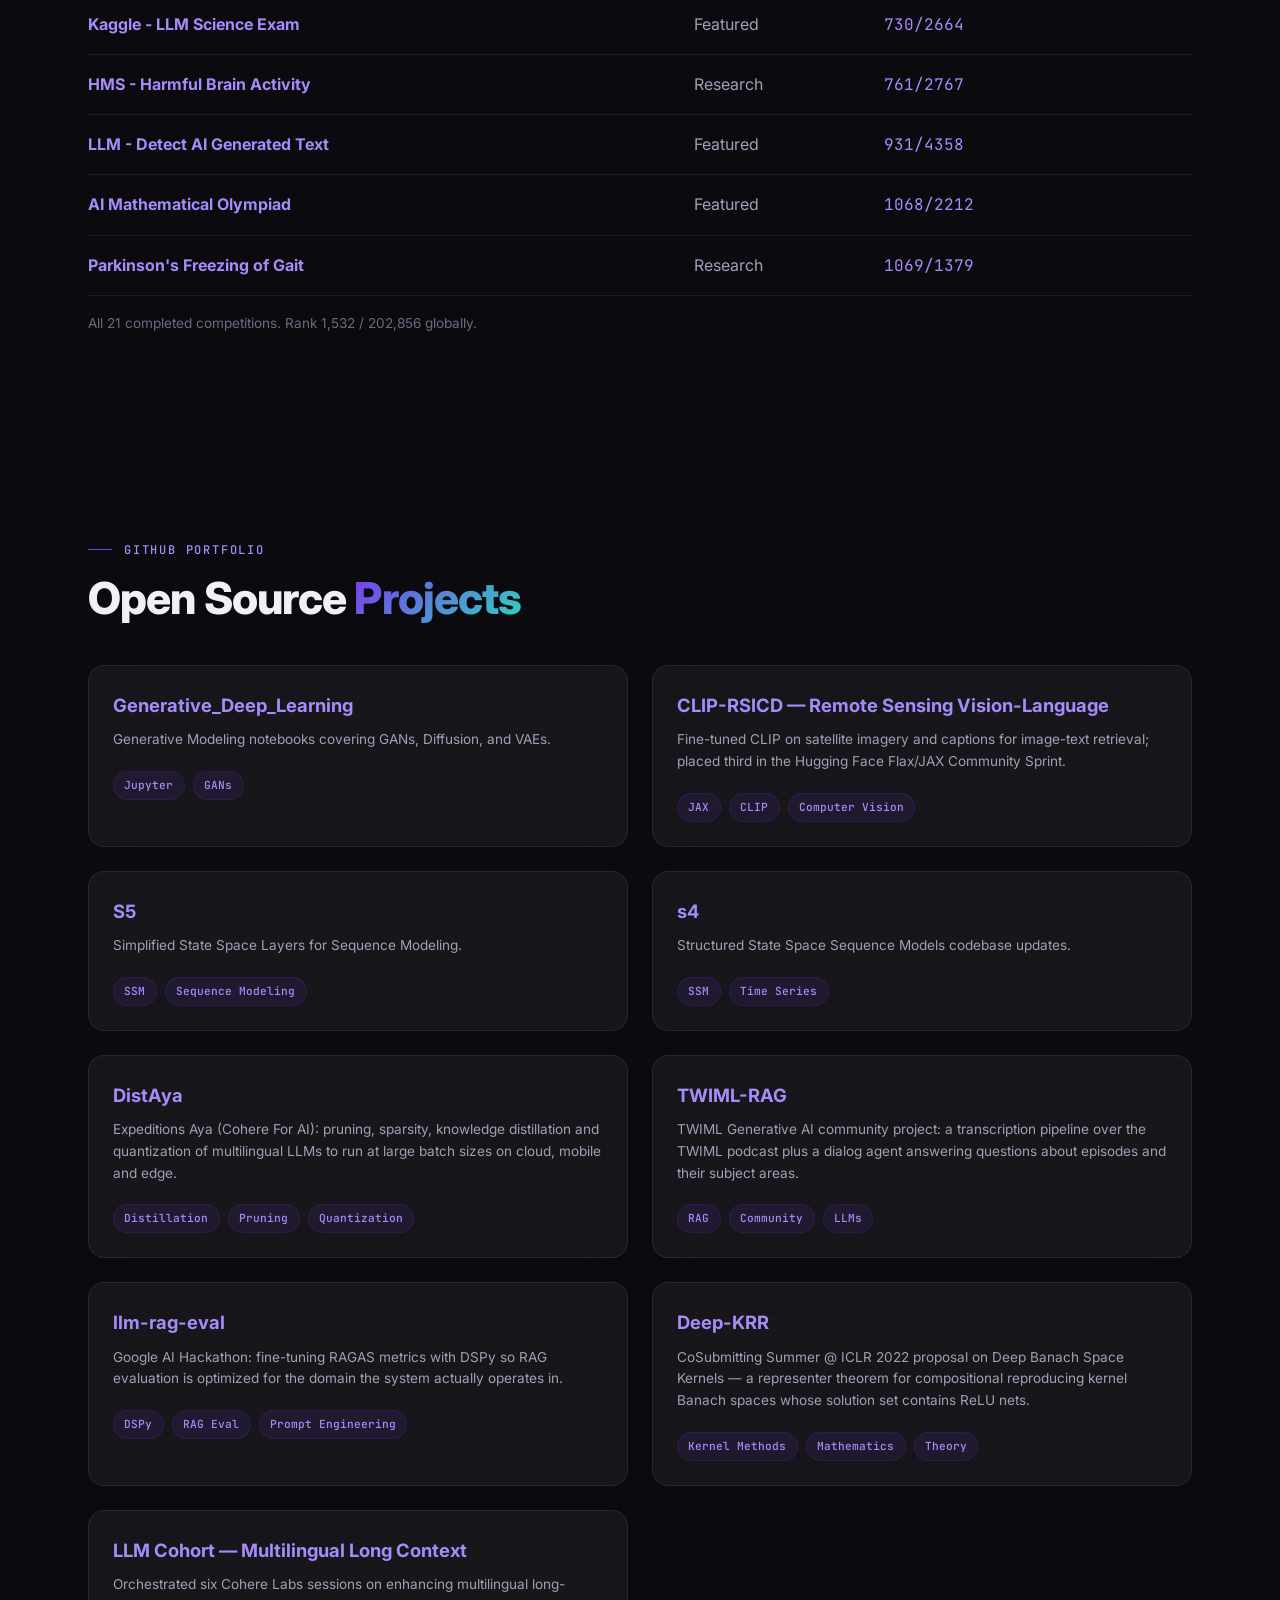
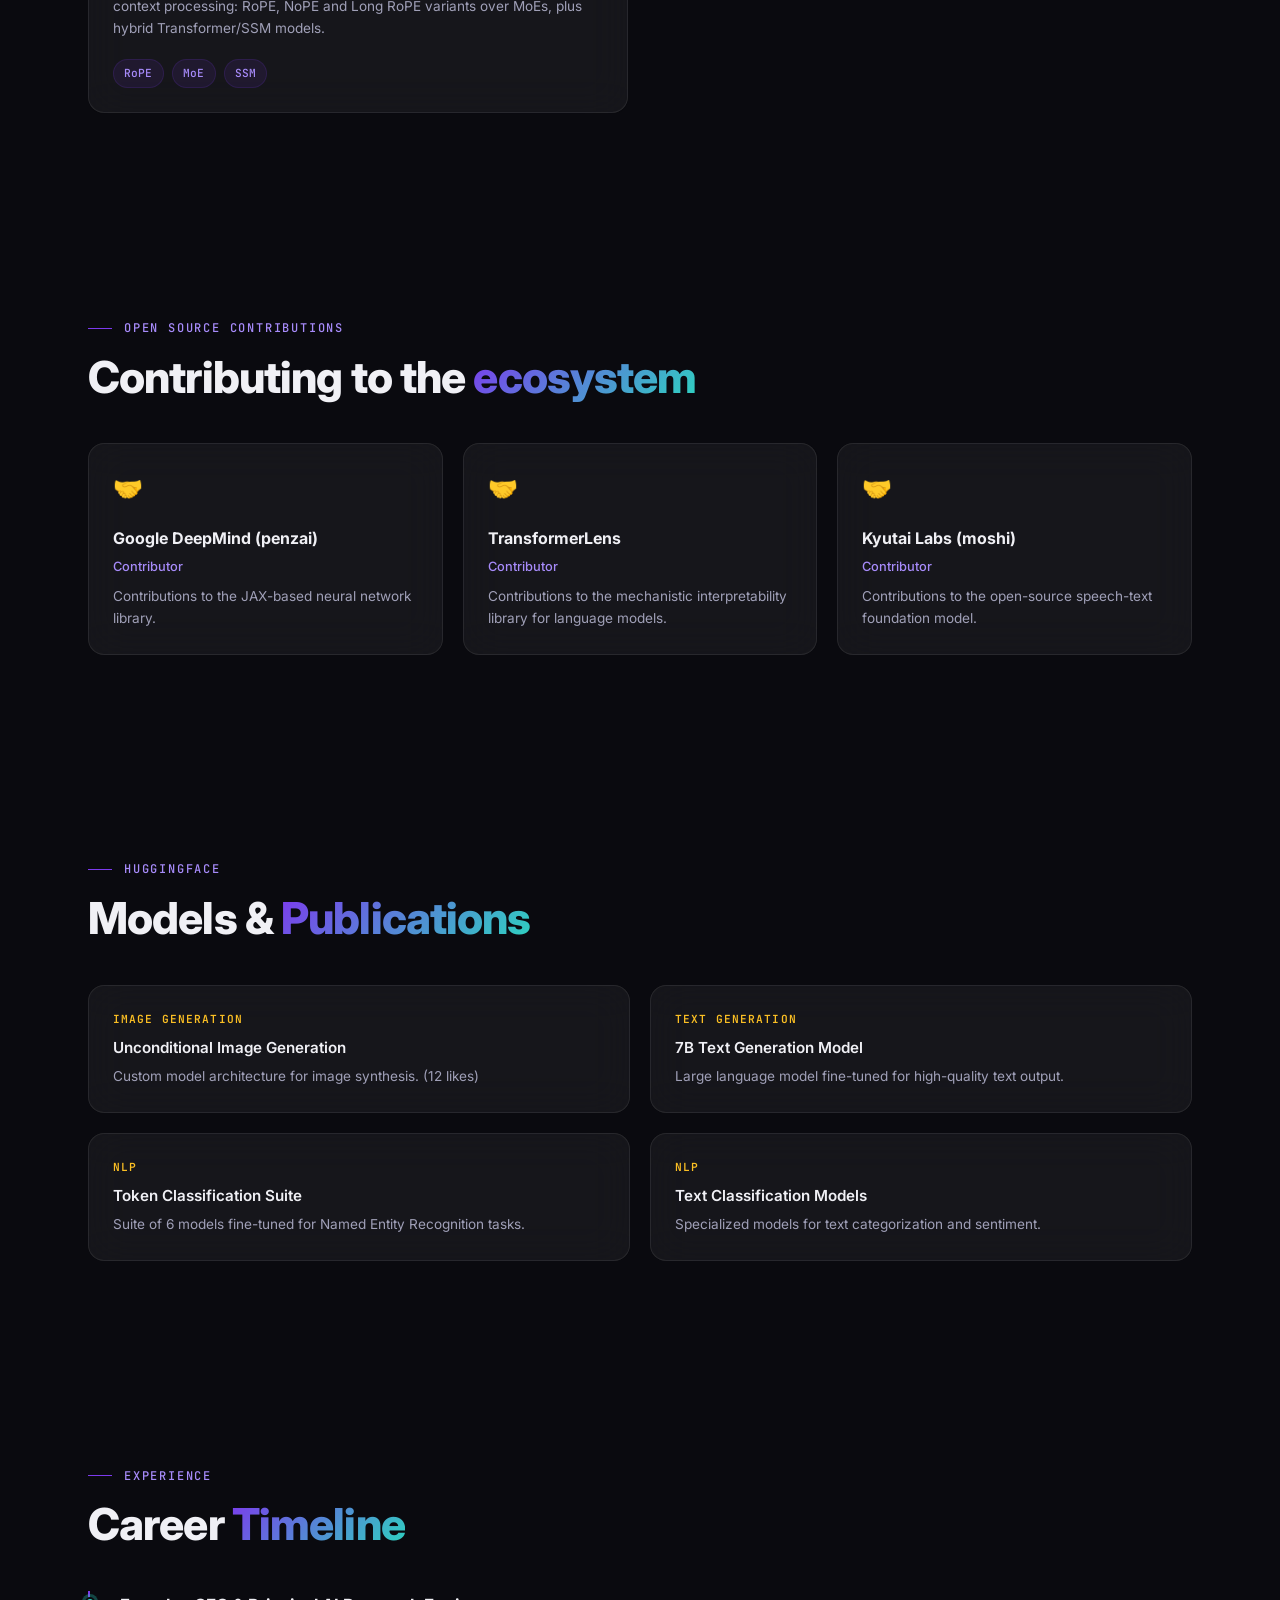
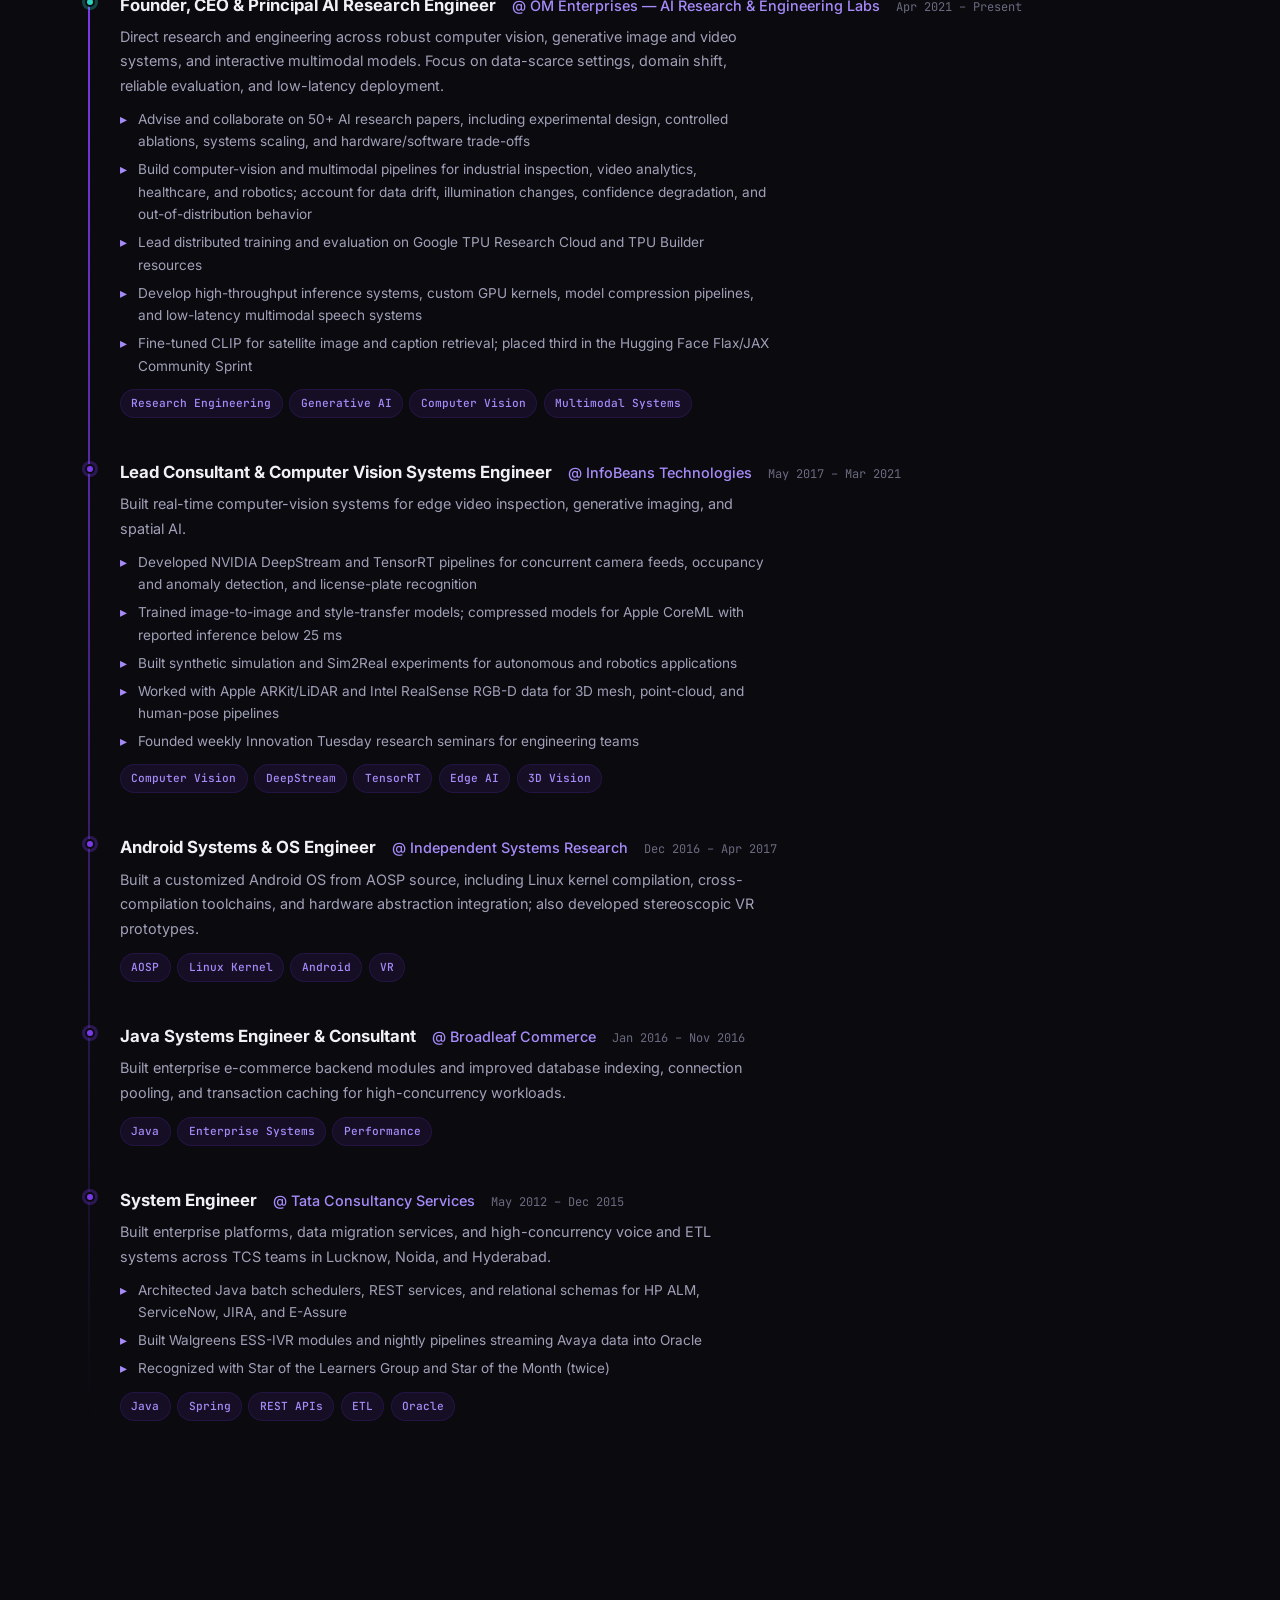
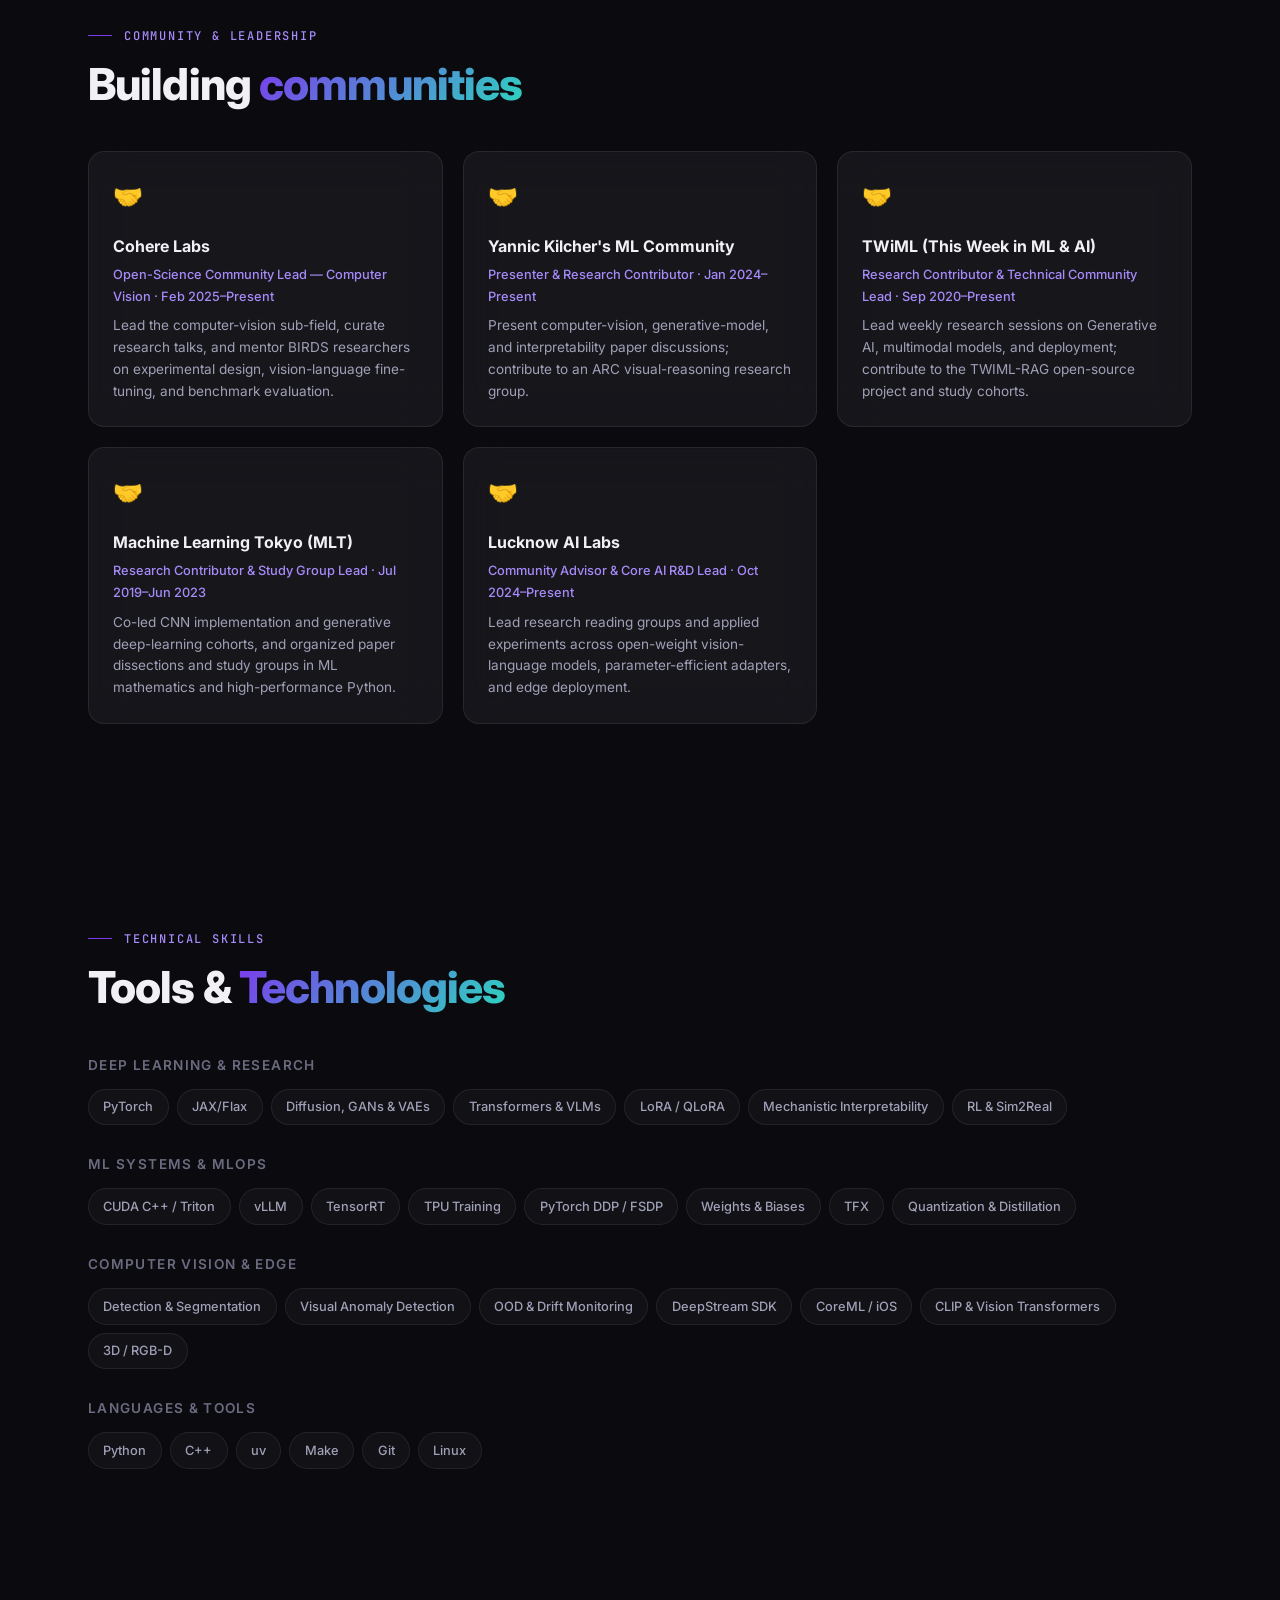
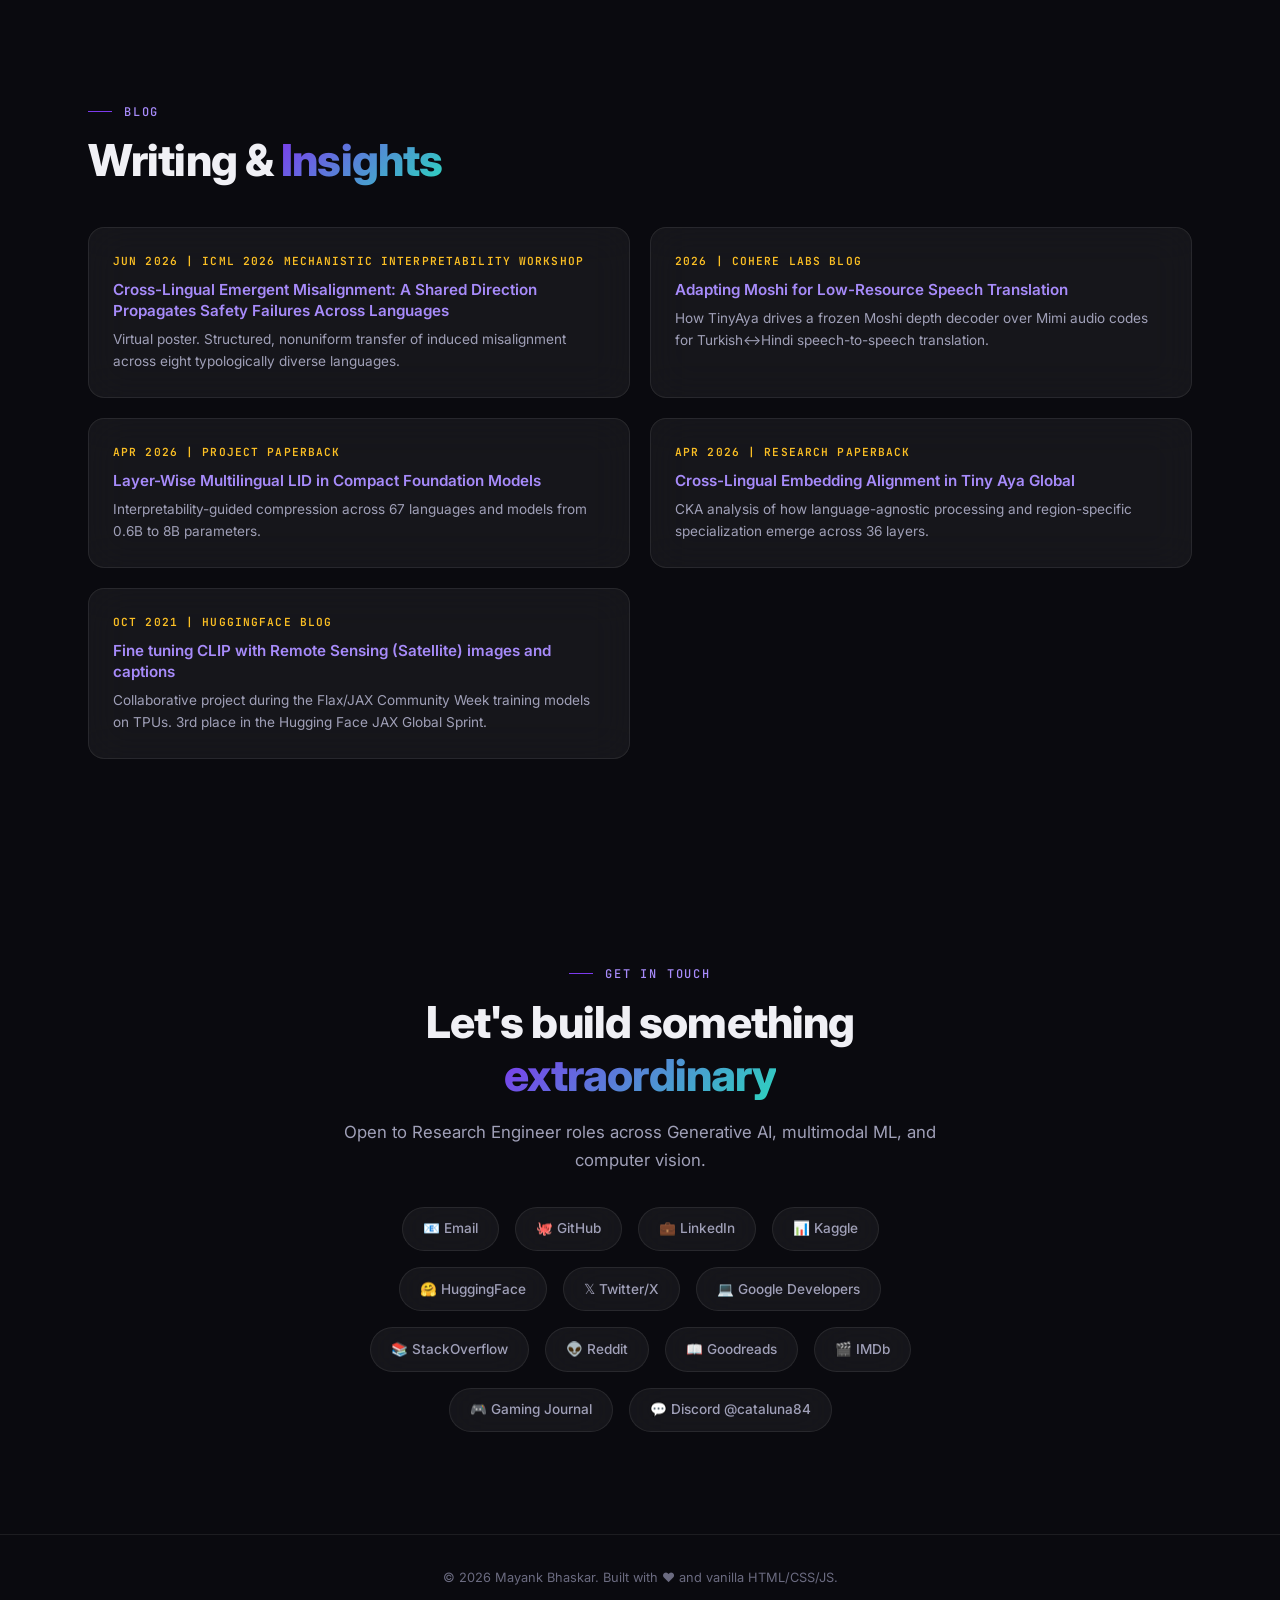
==== commit adf7c8e1: "Refocus portfolio for research engineering roles" ====
--- a/index.html
+++ b/index.html
@@ -3,9 +3,9 @@
 <head>
   <meta charset="UTF-8">
   <meta name="viewport" content="width=device-width, initial-scale=1.0">
-  <title>Mayank Bhaskar — AI Research & Engineering</title>
-  <meta name="description" content="Senior ML Engineer & AI Researcher. 15+ years building production AI systems. ARC Prize competitor, Kaggle Expert, Cohere Labs Lead.">
-  <meta property="og:title" content="Mayank Bhaskar — AI Research & Engineering">
+  <title>Mayank Bhaskar — Research Engineer | Generative AI & Computer Vision</title>
+  <meta name="description" content="15+ years building production AI systems. ARC Prize competitor, Kaggle Expert, Cohere Labs Lead. Research Engineer in Generative AI & Computer Vision.">
+  <meta property="og:title" content="Mayank Bhaskar — Research Engineer, Generative AI & Computer Vision">
   <meta property="og:type" content="website">
   <meta property="og:url" content="https://cataluna84.github.io">
   <meta property="og:image" content="https://cataluna84.github.io/ProfilePic.png">
@@ -43,7 +43,11 @@
         <img src="ProfilePic.png" alt="Mayank Bhaskar" class="hero-avatar-img">
       </div>
       <h1 class="hero-name">Mayank <span class="gradient-text">Bhaskar</span></h1>
-      <p class="hero-title">Senior ML Engineer & AI Researcher — 15+ years building production AI systems, from on-device computer vision to LLM compression and multimodal intelligence.</p>
+      <p class="hero-kicker">Research Engineer · Generative AI · Computer Vision</p>
+      <p class="hero-title">Research Engineer & AI Researcher — 15+ years building production AI systems, from multimodal model experiments to computer vision, efficient inference, and on-device deployment.</p>
+      <div class="hero-focus" aria-label="Research engineering focus">
+        <span>Research implementation</span><span>Training pipelines</span><span>Evaluation & interpretability</span><span>Efficient inference</span>
+      </div>
       <div class="hero-stats">
         <div class="hero-stat"><span class="hero-stat-value">15+</span><span class="hero-stat-label">Years Experience</span></div>
         <div class="hero-stat"><span class="hero-stat-value">40+</span><span class="hero-stat-label">GitHub Repos</span></div>
@@ -51,7 +55,8 @@
         <div class="hero-stat"><span class="hero-stat-value">14</span><span class="hero-stat-label">HF Models</span></div>
       </div>
       <div class="hero-actions">
-        <a href="#projects" class="btn btn-primary">View Projects ↓</a>
+        <a href="#projects" class="btn btn-primary">Explore Research</a>
+        <a href="mayank_bhaskar_resume.html" class="btn btn-secondary">Print résumé</a>
         <a href="https://github.com/cataluna84" target="_blank" class="btn btn-secondary">GitHub</a>
         <a href="https://www.linkedin.com/in/cataluna84/" target="_blank" class="btn btn-secondary">LinkedIn</a>
       </div>
@@ -62,12 +67,13 @@
   <section class="section" id="about">
     <div class="container">
       <span class="section-label">About</span>
-      <h2 class="section-title reveal">Building the next generation of <span class="gradient-text">intelligent systems</span></h2>
+      <h2 class="section-title reveal">Research ideas, built into <span class="gradient-text">working systems</span></h2>
       <div class="about-grid reveal">
         <div class="about-text">
-          <p>I'm the <strong>Founder & CEO of OM Enterprises — AI Research & Engineering Labs</strong>, focused on cutting-edge ML research and enterprise AI services measured against real KPIs. My mission: build the next generation of AI as ubiquitous, interactive intelligence that runs on multimodal data — audio, text and video — with high throughput and low latency.</p>
-          <p>On a typical day I counsel organizations alongside AI researchers by posing hard questions, critiquing work and unblocking problems. The rest goes to hosting and presenting at study groups, contributing to open source, and competing on Kaggle.</p>
-          <p>My research interests cover anything that moves, and anything on the audible spectrum. Lately that means <strong>State Space Models</strong>, <strong>multimodal models</strong> across audio, text, image and video including <strong>Vision Language Models</strong>, <strong>Transformers</strong> and their derivatives, <strong>Reinforcement Learning</strong>, <strong>Graph Neural Networks</strong> and <strong>multilingual LLMs</strong> — and how they solve self-driving autonomous systems: vehicles, drones and robotics.</p>
+          <p>I'm the <strong>Founder, CEO, and Principal AI Research Engineer at OM Enterprises — AI Research & Engineering Labs</strong>. I build robust computer-vision and multimodal systems for data-scarce settings, domain shifts, and real deployment constraints across image, video, 3D, audio, speech, and text.</p>
+          <p>My work connects research implementation with systems engineering: translating ideas into training and evaluation pipelines, running experiments on accelerators, studying model behavior, and optimizing inference for practical constraints.</p>
+          <p>I work across multimodal and multilingual models, speech, computer vision, mechanistic interpretability, and model efficiency. Recent work includes low-resource speech translation, cross-lingual safety analysis, language identification across compact models, and vision interpretability.</p>
+          <p>Research interests include <strong>Generative AI</strong> (diffusion, GANs, VAEs, and controllable generation), <strong>vision-language models</strong>, data-efficient learning, model robustness, multilingual LLMs, State Space Models, and how these methods support robotics and autonomous systems.</p>
           <p>Over 15+ years I've contributed to <strong>50+ research papers</strong>, advising researchers and PhDs on engineering optimizations and bouncing novel ideas to scale research across ICLR, ICML, CVPR, NeurIPS, ECCV and ML Summit. I also mentor, advise and sometimes judge founders at a startup accelerator on efficient engineering, product-market fit and funding.</p>
           <p>Applied work spans retail, content creation, media (podcasts, news and publishing), healthcare, gaming (storytelling through immersive voices), avatars and voice agents with localized accents, logistics, recruiting, and sales and support. I've deployed on-device (iOS), on edge (DeepStream SDK) and at scale (CUDA/Triton).</p>
           <p>I'm a <strong>TWiML Contributor Lead</strong> (5+ years) running the weekly Generative AI Problem Solving, Research & Impact meetup, a <strong>Cohere Labs Community Lead & Researcher</strong>, an <strong>MLT Tokyo contributor</strong>, and a core organizer of <strong>Lucknow AI Labs</strong>.</p>
@@ -89,8 +95,9 @@
     <div class="container">
       <span class="section-label">Featured Projects</span>
       <h2 class="section-title reveal">Flagship <span class="gradient-text">research & engineering</span></h2>
-      <p class="section-subtitle reveal">Production-grade ML systems with reproducible pipelines, W&B instrumentation, and benchmark results.</p>
+      <p class="section-subtitle reveal">Research case studies showing the question, implementation, evaluation, and artifacts behind each system.</p>
       <div class="projects-grid reveal" id="projectsGrid"></div>
+      <p class="project-index-link"><a href="mayank_bhaskar_projects.md">Browse the full project portfolio ↗</a></p>
     </div>
   </section>
 
@@ -183,7 +190,7 @@
       <div class="contact-content reveal">
         <span class="section-label" style="justify-content:center">Get in Touch</span>
         <h2 class="section-title" style="text-align:center">Let's build something <span class="gradient-text">extraordinary</span></h2>
-        <p class="section-subtitle" style="margin:0 auto;text-align:center">Open to Senior ML Engineer, Research Engineer, CV Engineer, and Senior SDE roles.</p>
+        <p class="section-subtitle" style="margin:0 auto;text-align:center">Open to Research Engineer roles across Generative AI, multimodal ML, and computer vision.</p>
         <div class="contact-links">
           <a href="mailto:mayank@cataluna84.com" class="contact-link glass">📧 Email</a>
           <a href="https://github.com/cataluna84" target="_blank" class="contact-link glass">🐙 GitHub</a>
--- a/style.css
+++ b/style.css
@@ -341,6 +341,34 @@
   animation: fadeInUp 0.8s ease 0.2s both;
 }
 
+.hero-kicker {
+  color: var(--accent-secondary);
+  font-family: var(--font-mono);
+  font-size: 0.78rem;
+  font-weight: 600;
+  letter-spacing: 0.12em;
+  text-transform: uppercase;
+  margin-bottom: 0.65rem;
+  animation: fadeInUp 0.8s ease 0.15s both;
+}
+
+.hero-focus {
+  display: flex;
+  flex-wrap: wrap;
+  gap: 0.55rem;
+  margin: 0 0 1.75rem;
+  animation: fadeInUp 0.8s ease 0.25s both;
+}
+
+.hero-focus span {
+  color: var(--text-secondary);
+  font-size: 0.78rem;
+  padding: 0.38rem 0.75rem;
+  border: 1px solid var(--border-glass);
+  background: rgba(255, 255, 255, 0.025);
+  border-radius: 999px;
+}
+
 .hero-stats {
   display: flex;
   gap: 2.5rem;
@@ -515,6 +543,21 @@
   justify-content: space-between;
   align-items: flex-start;
   margin-bottom: 1rem;
+}
+
+.project-period {
+  color: var(--accent-secondary);
+  font-family: var(--font-mono);
+  font-size: 0.68rem;
+  letter-spacing: 0.06em;
+  margin-bottom: 0.7rem;
+  text-transform: uppercase;
+}
+
+.project-index-link {
+  margin-top: 1.75rem;
+  text-align: center;
+  font-size: 0.9rem;
 }
 
 .project-icon {
@@ -913,7 +956,7 @@
     gap: 1rem;
   }
 
-  .hero-stats { gap: 1.5rem; }
+  .hero-stats { gap: 1.5rem; flex-wrap: wrap; }
   .about-highlights { grid-template-columns: 1fr; }
   .community-grid { grid-template-columns: 1fr; }
   .research-grid { grid-template-columns: 1fr; }
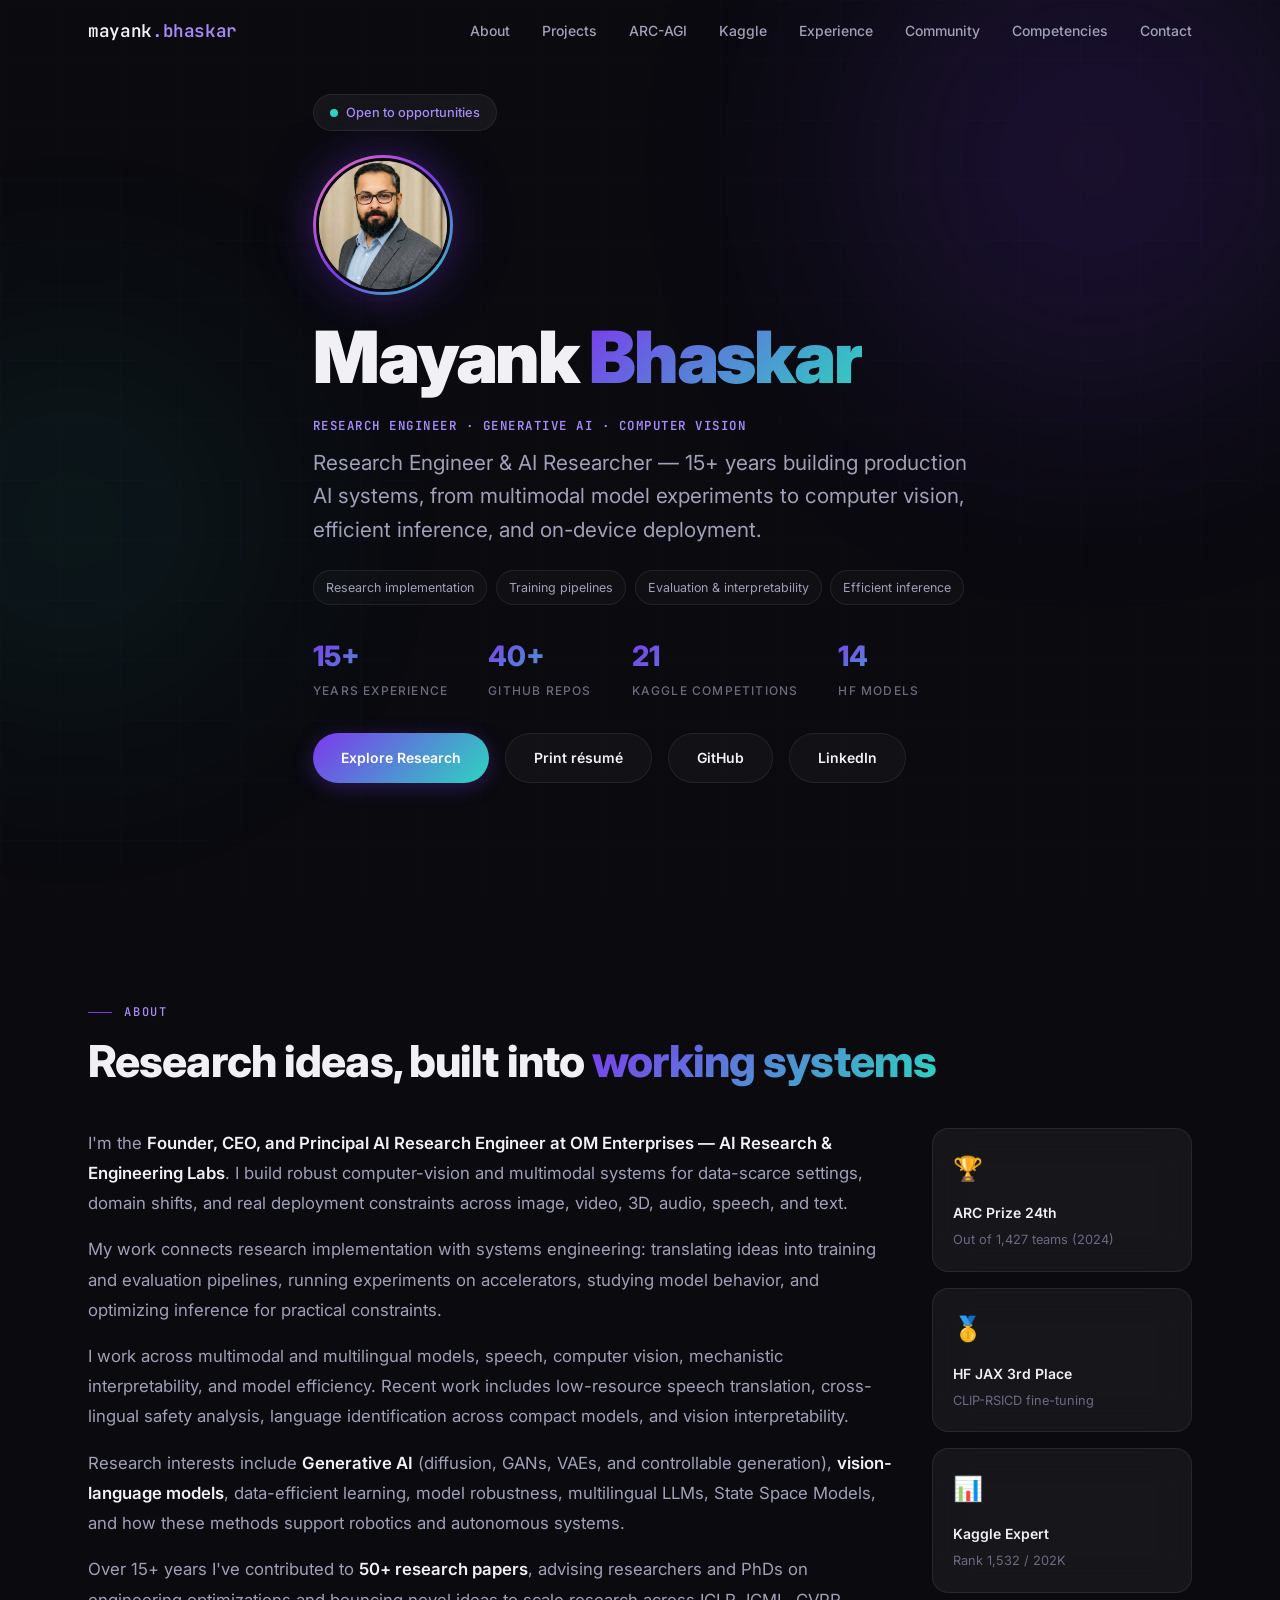
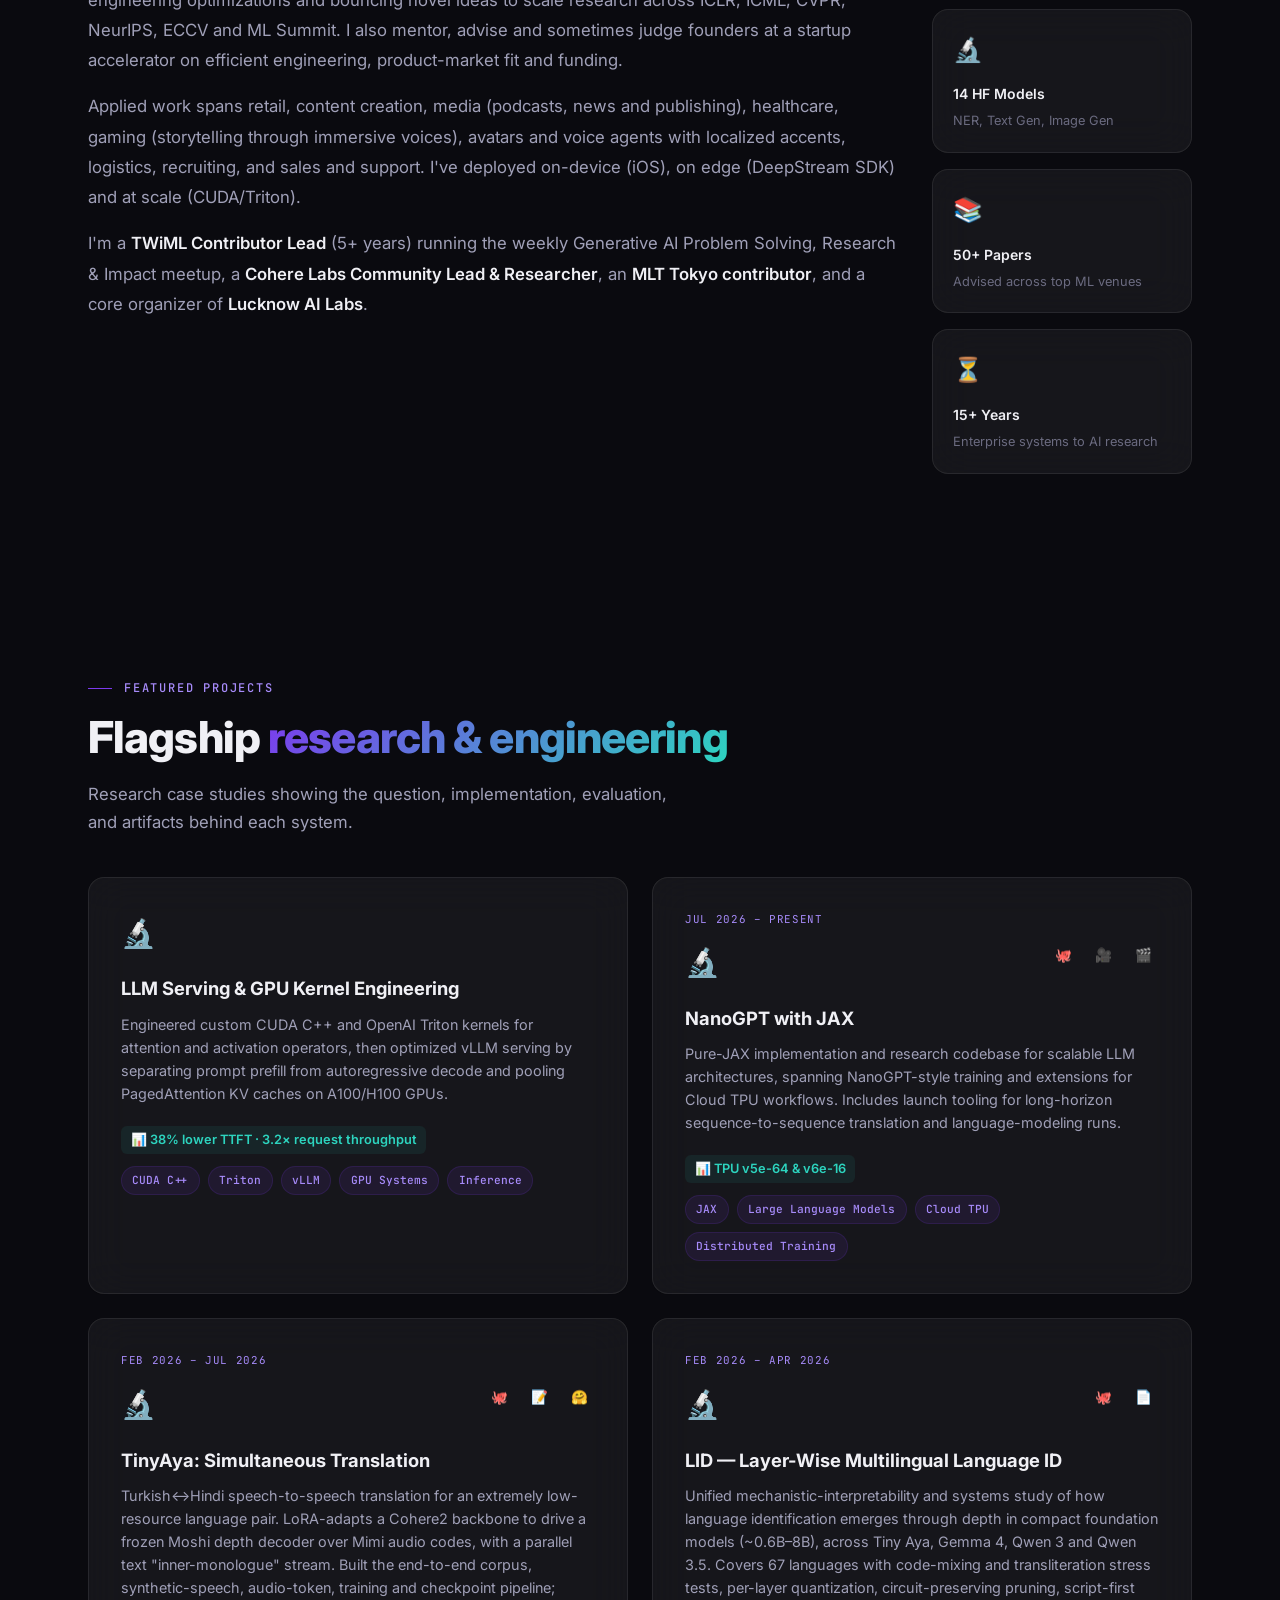
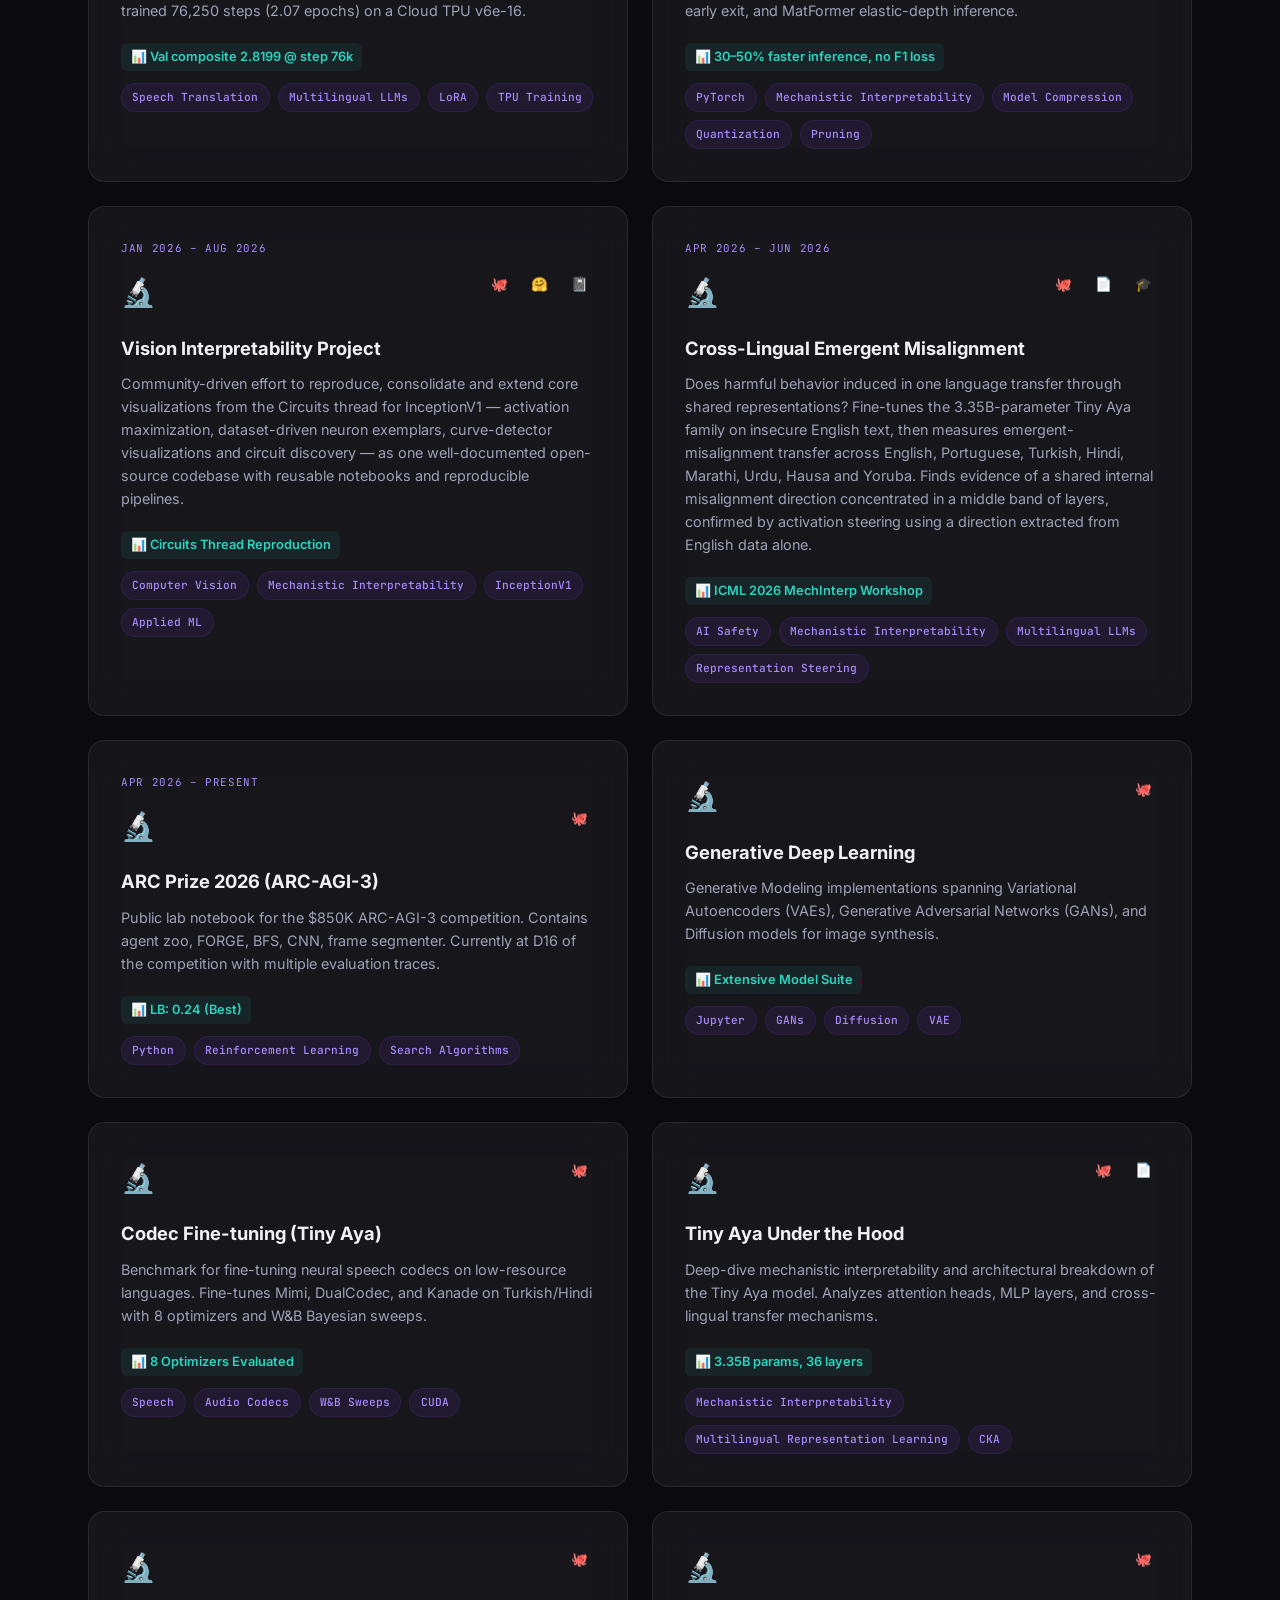
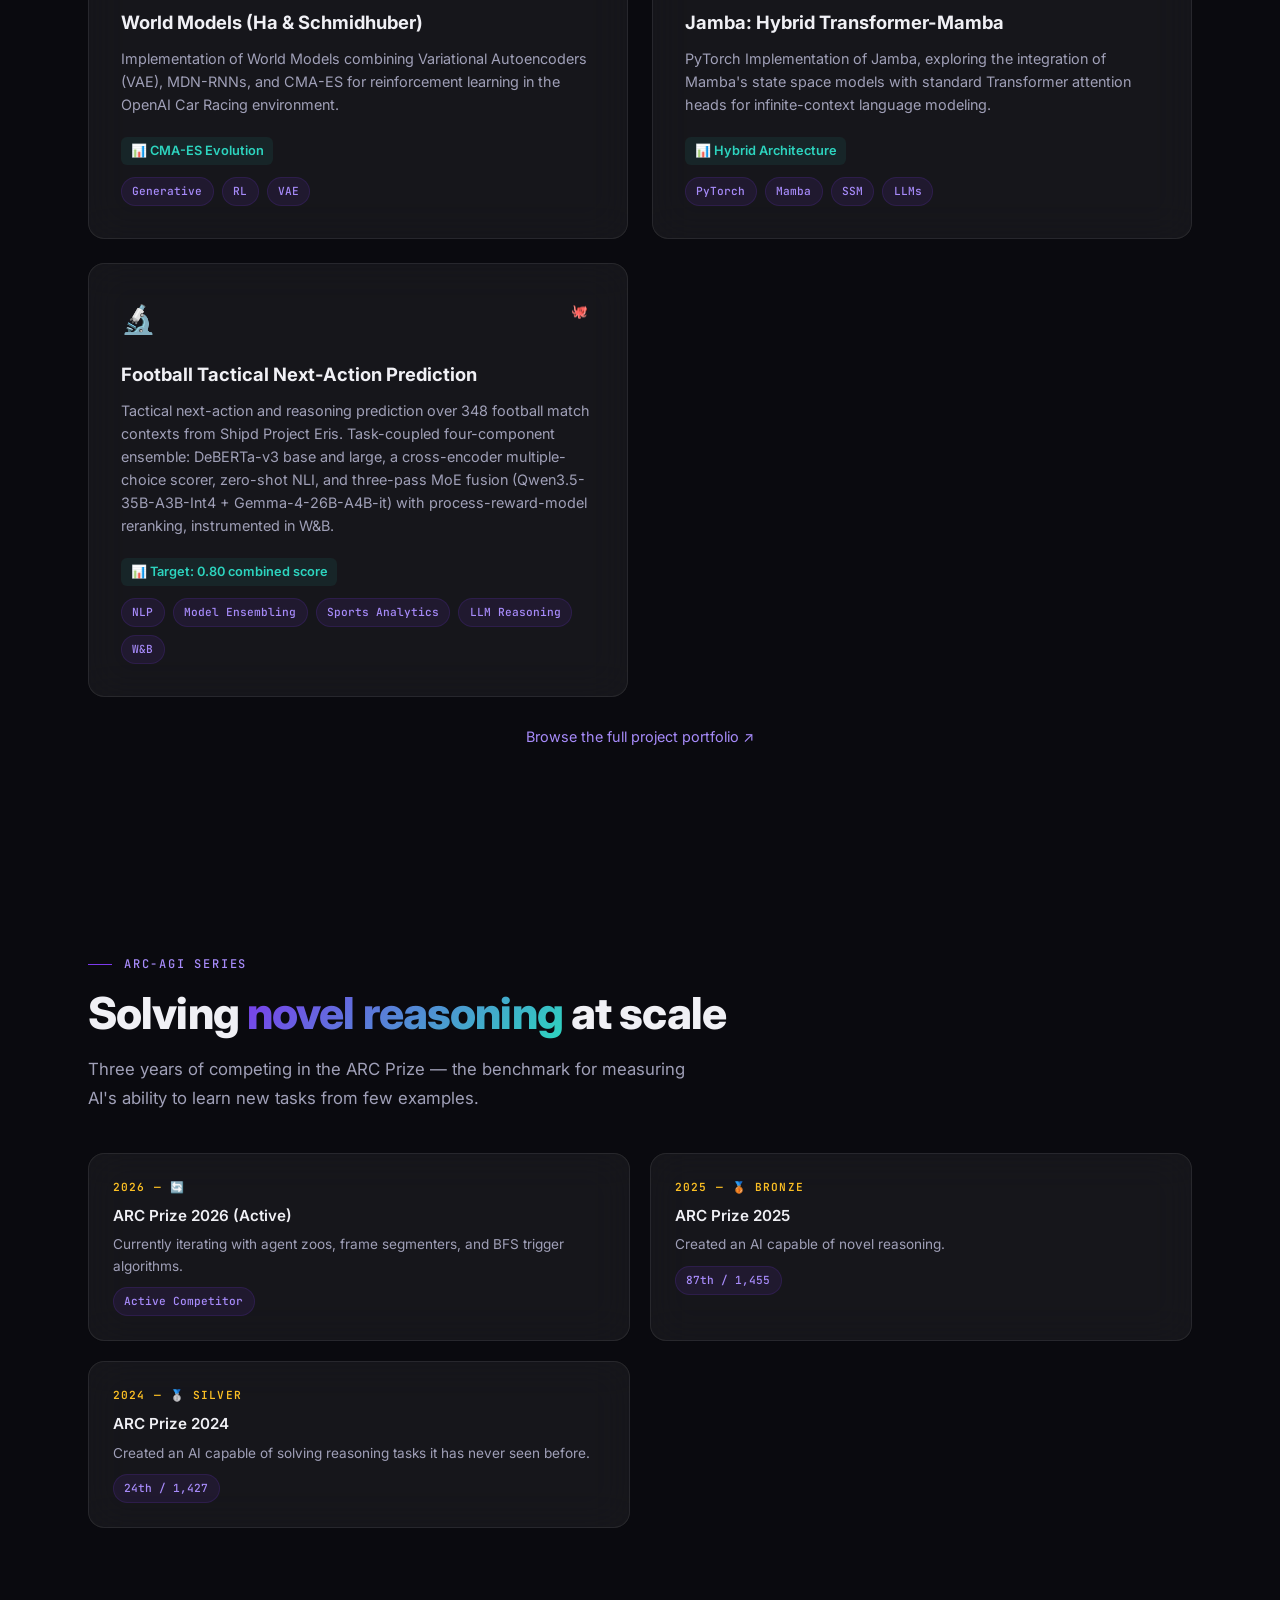
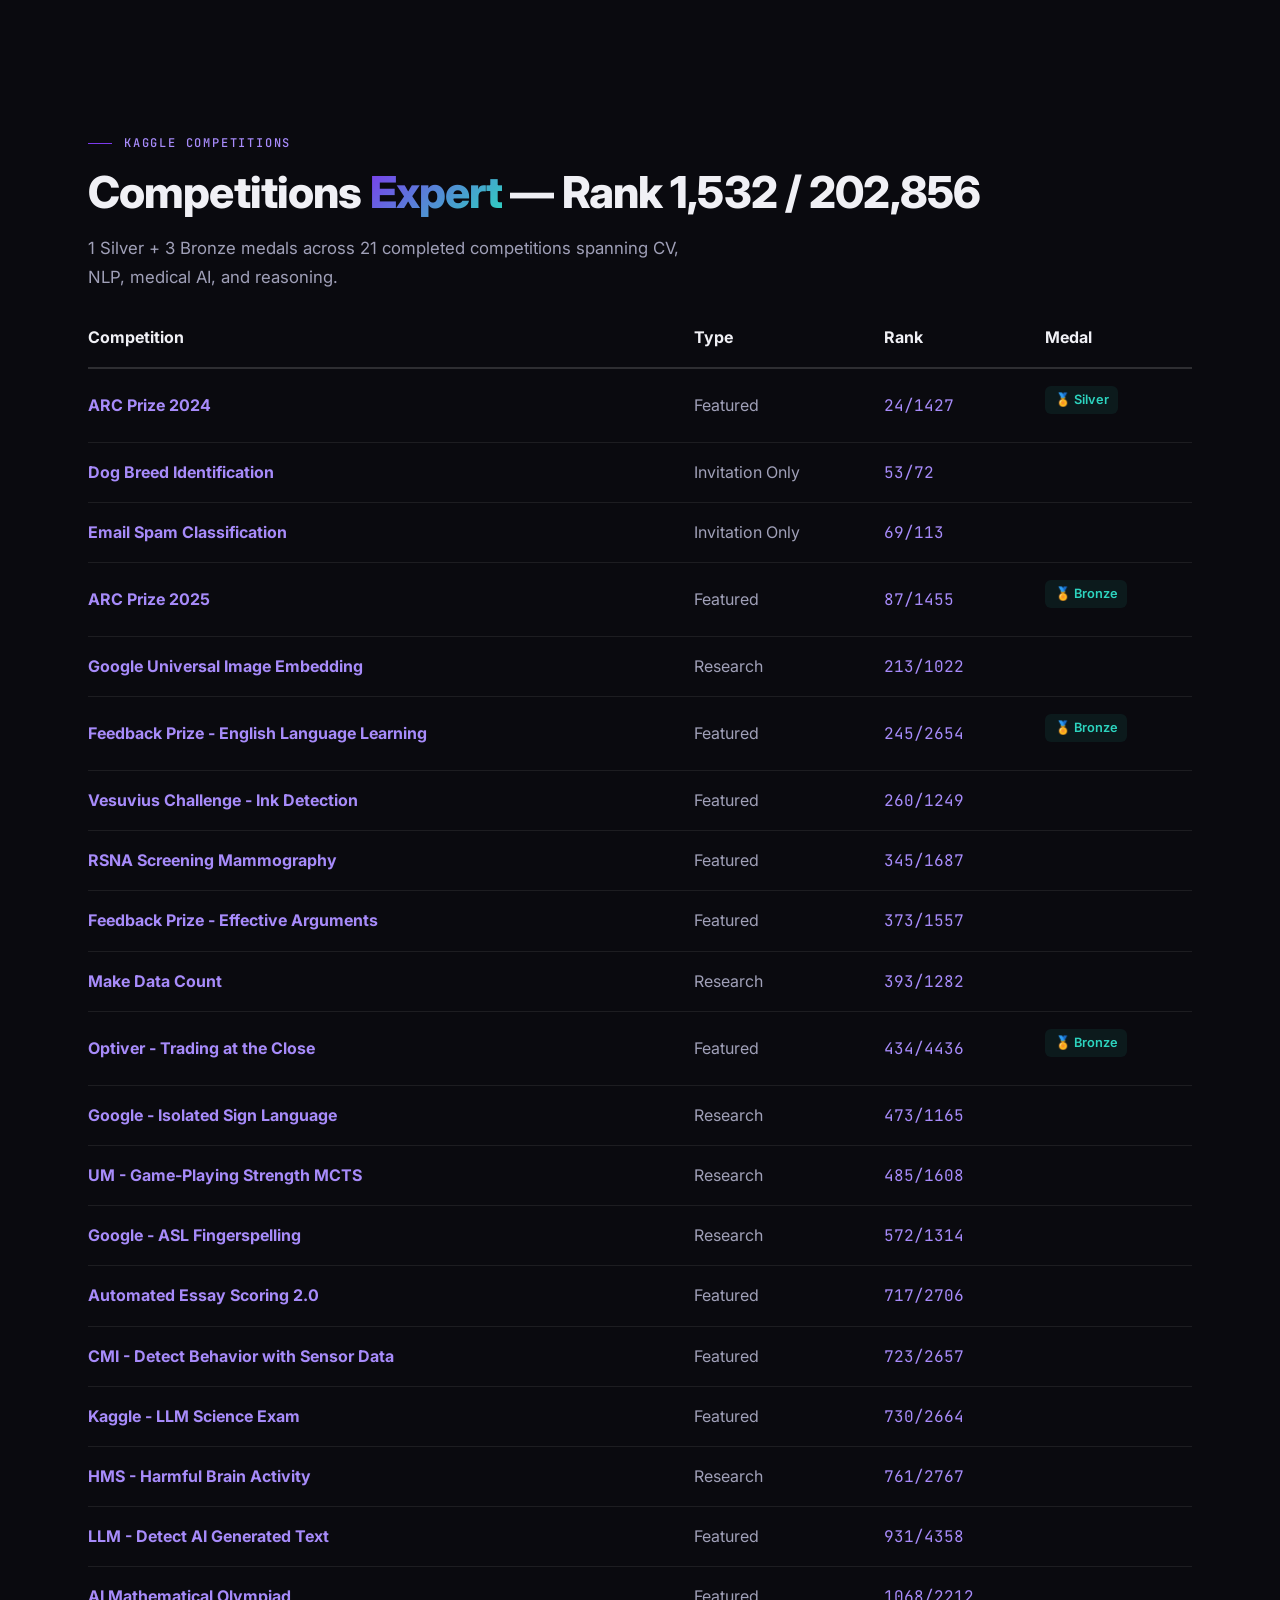
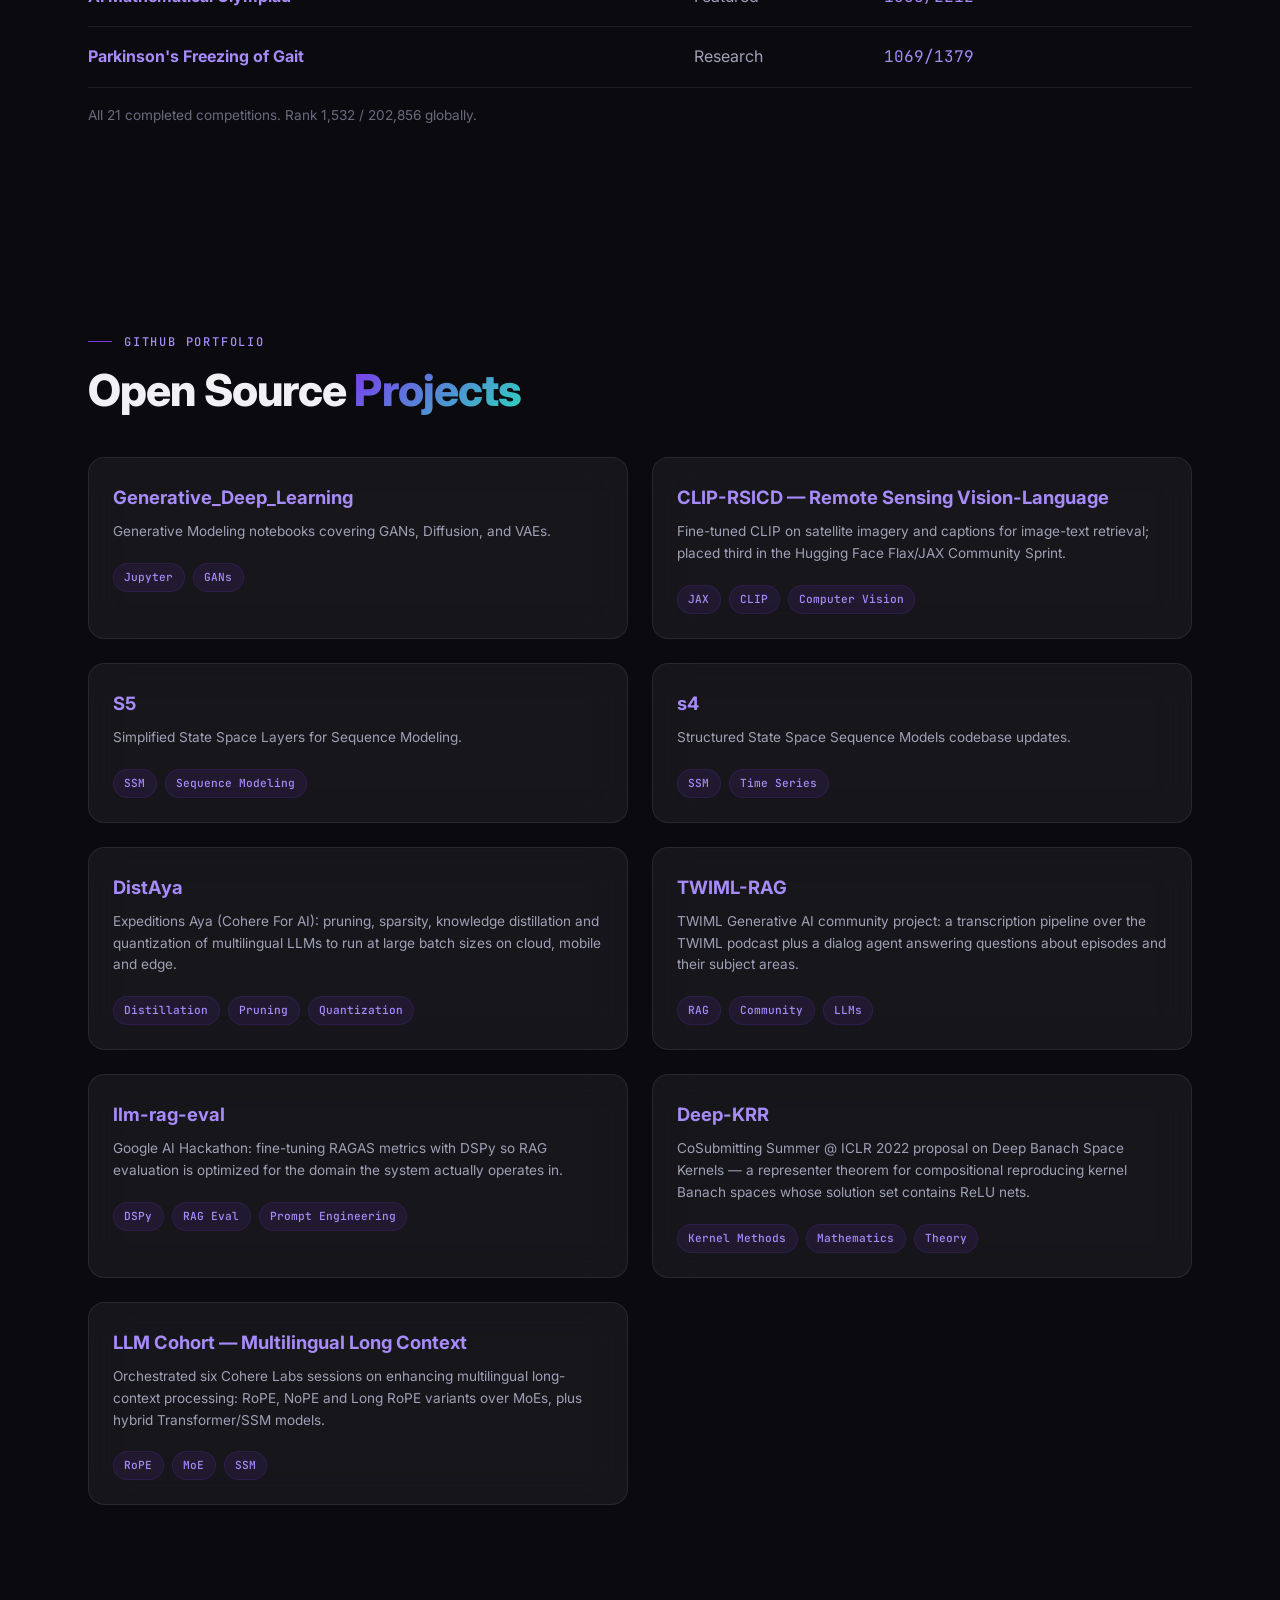
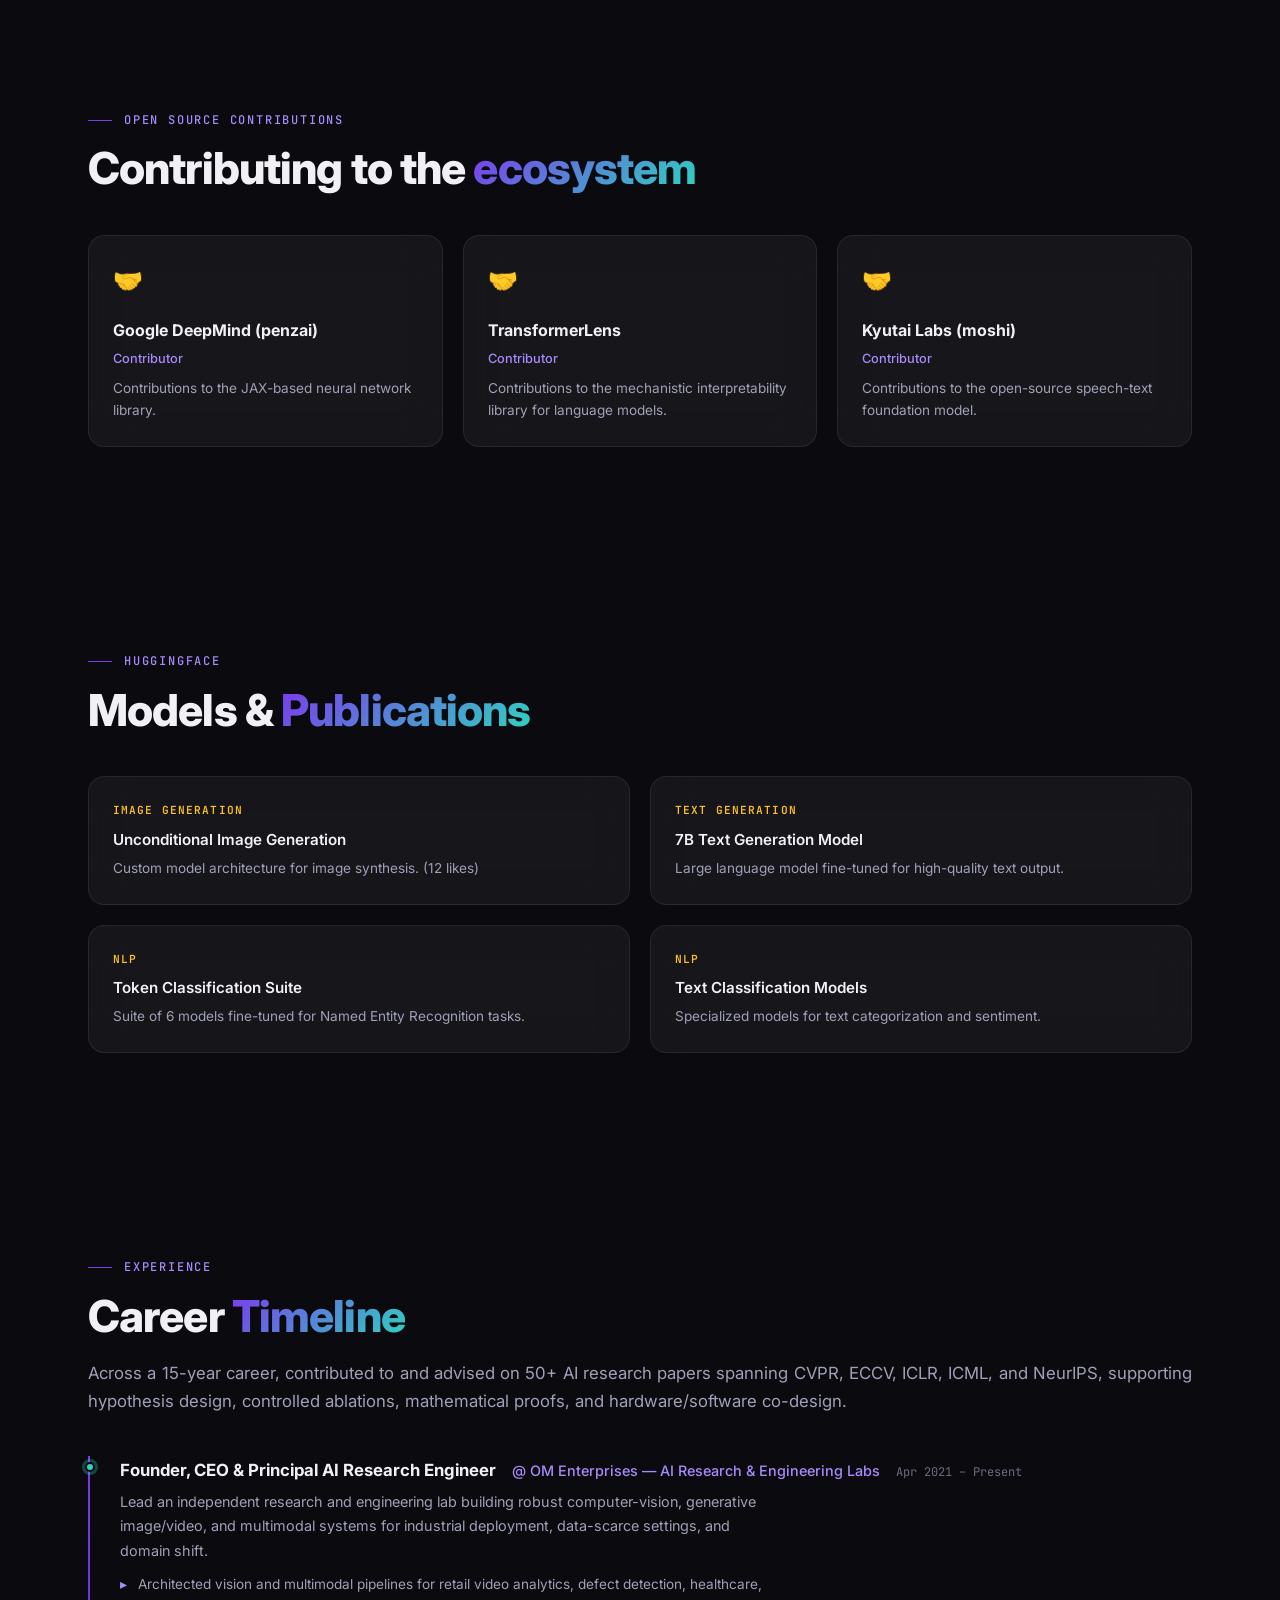
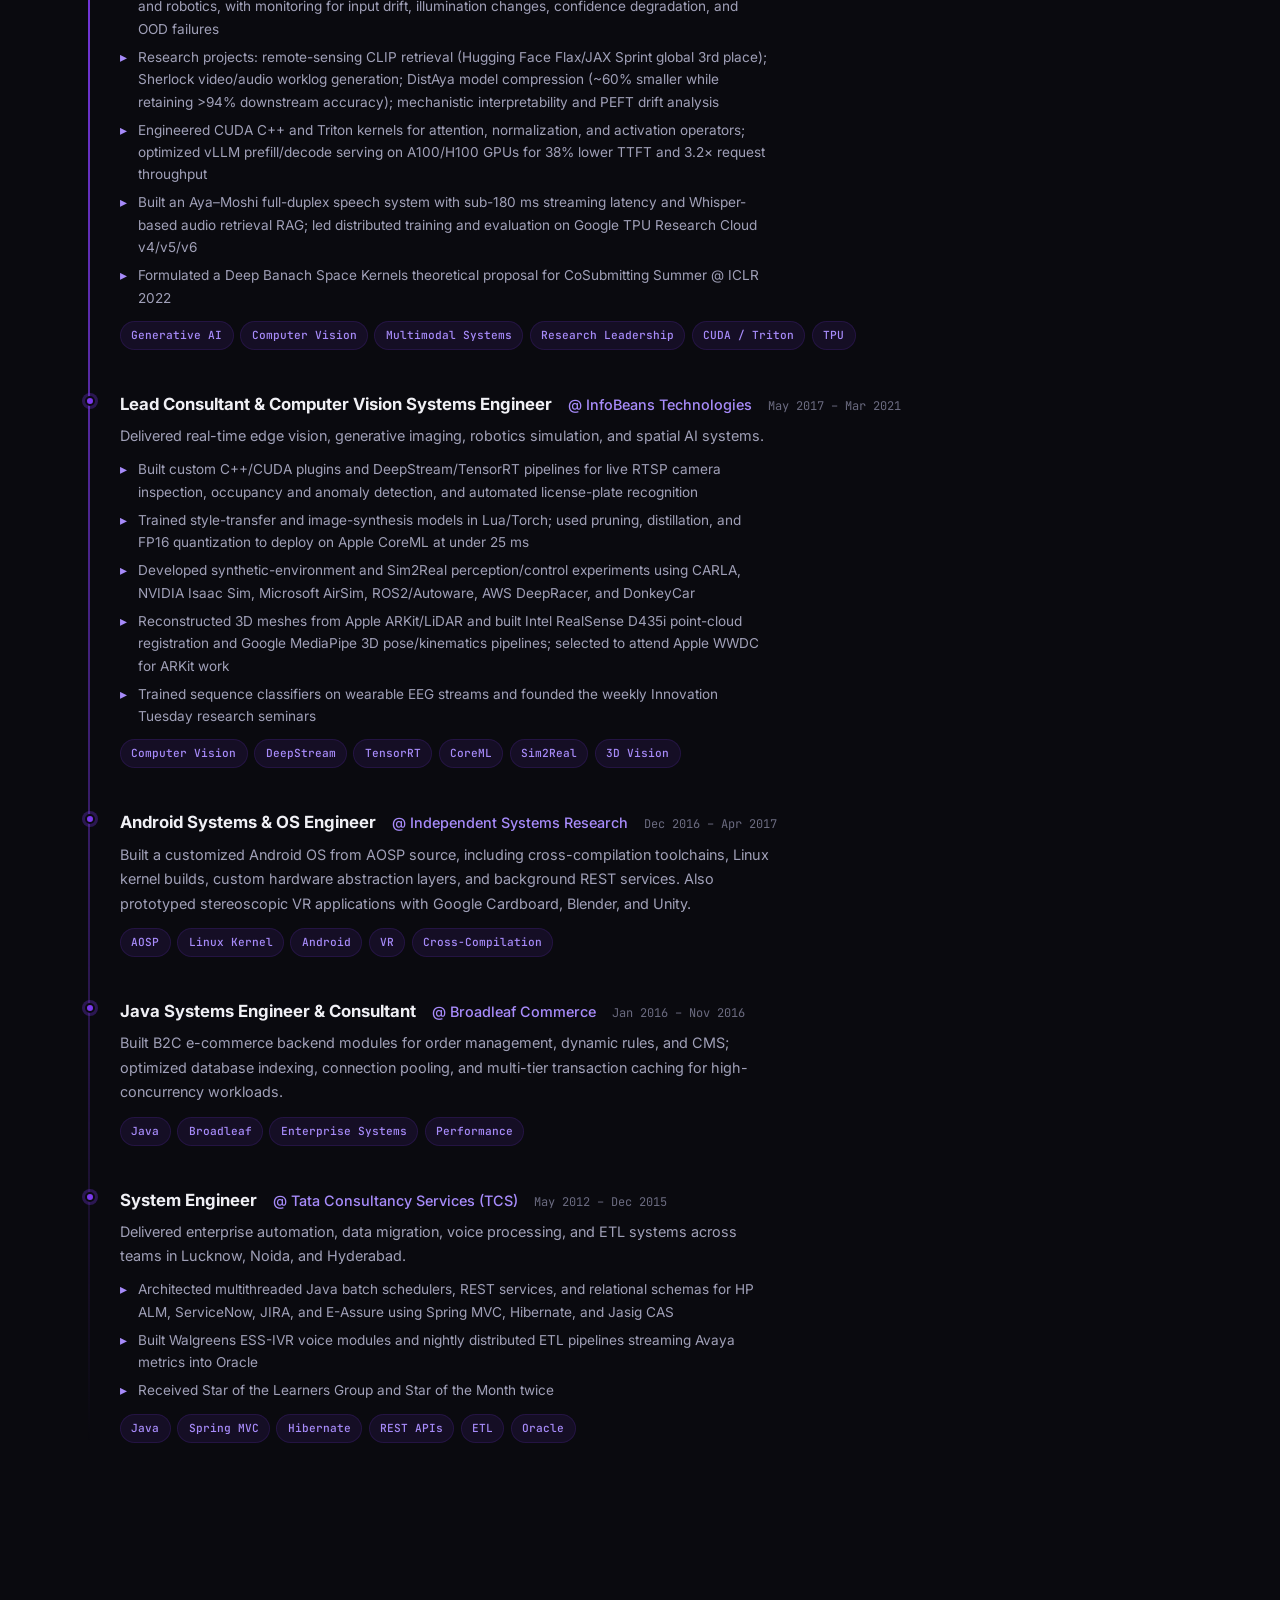
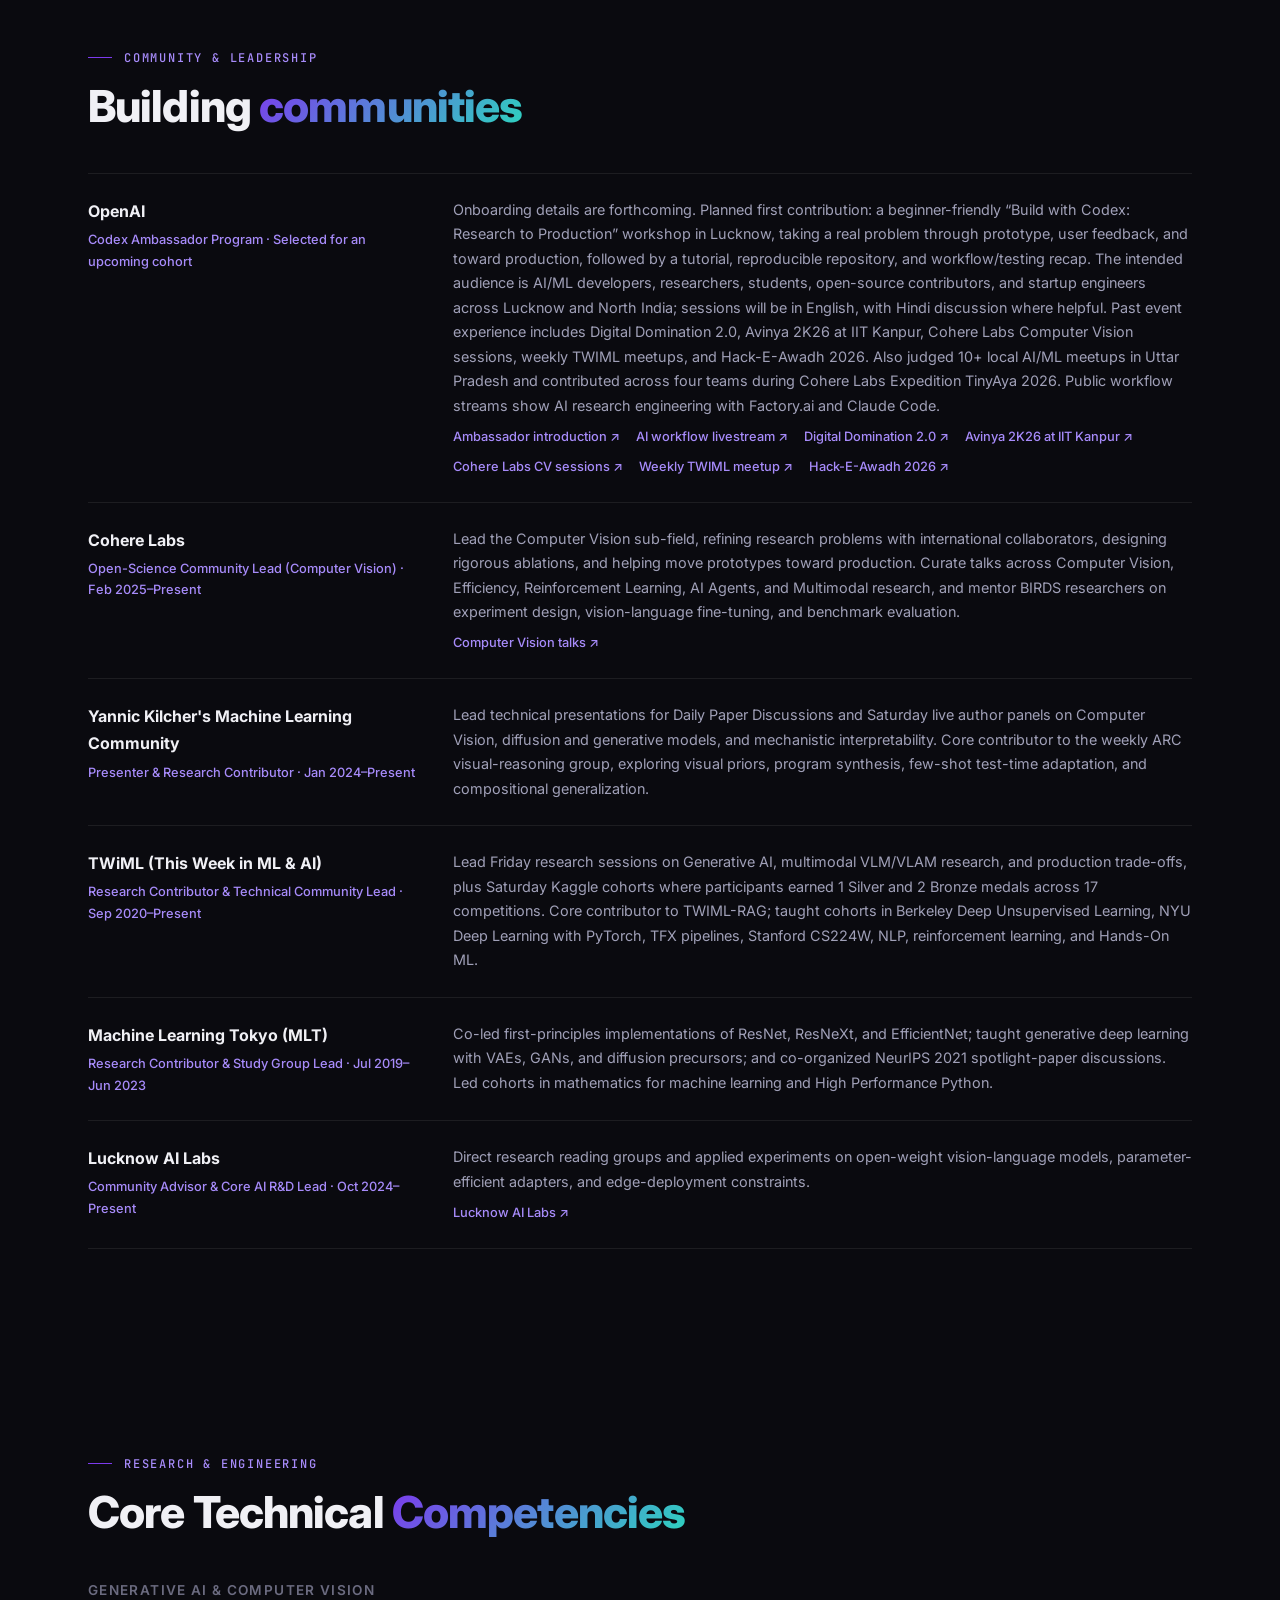
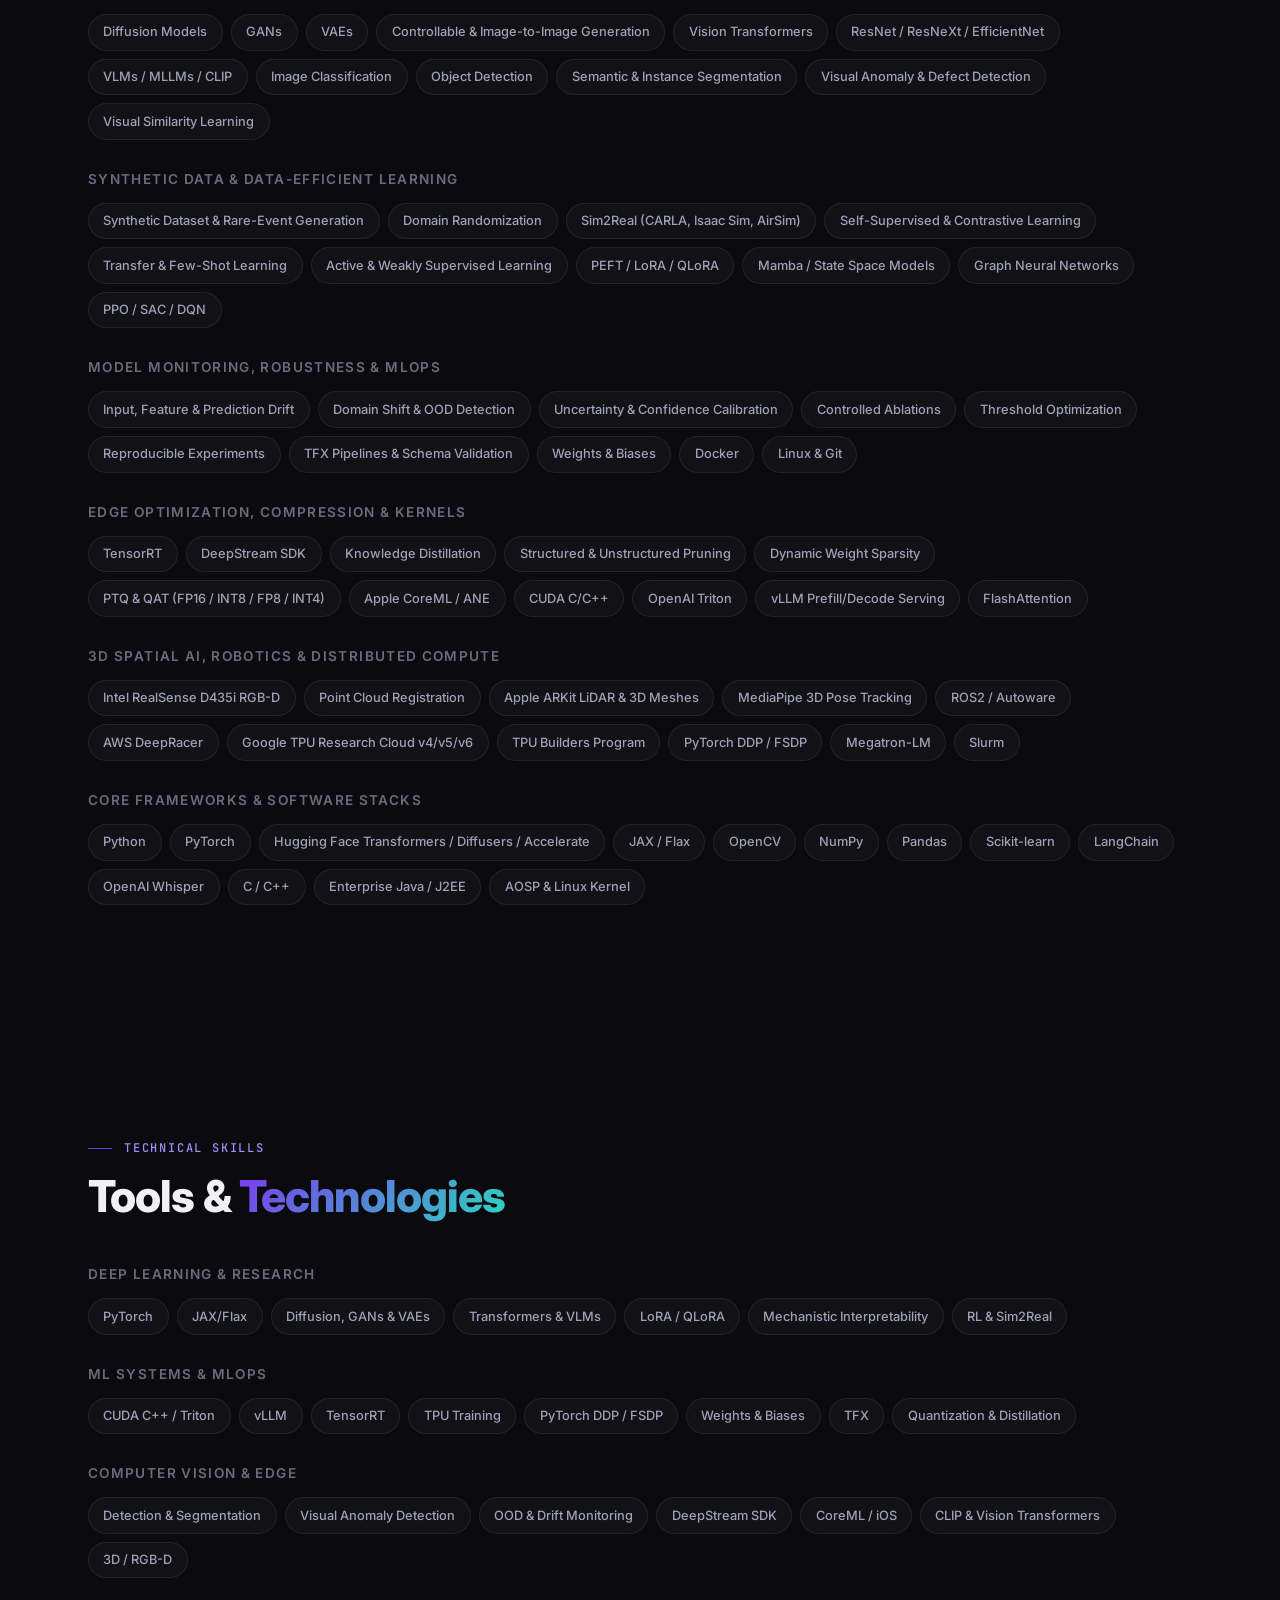
==== commit ba683eb4: "Update portfolio experience and community sections" ====
--- a/index.html
+++ b/index.html
@@ -9,7 +9,7 @@
   <meta property="og:type" content="website">
   <meta property="og:url" content="https://cataluna84.github.io">
   <meta property="og:image" content="https://cataluna84.github.io/ProfilePic.png">
-  <link rel="stylesheet" href="style.css">
+  <link rel="stylesheet" href="style.css?v=9">
 </head>
 <body>
   <div class="bg-grid"></div>
@@ -27,6 +27,7 @@
         <li><a href="#kaggle">Kaggle</a></li>
         <li><a href="#experience">Experience</a></li>
         <li><a href="#community">Community</a></li>
+        <li><a href="#competencies">Competencies</a></li>
         <li><a href="#contact">Contact</a></li>
       </ul>
       <button class="nav-mobile-toggle" id="navToggle" aria-label="Toggle menu">
@@ -153,6 +154,7 @@
     <div class="container">
       <span class="section-label">Experience</span>
       <h2 class="section-title reveal">Career <span class="gradient-text">Timeline</span></h2>
+      <p class="section-subtitle career-summary reveal">Across a 15-year career, contributed to and advised on 50+ AI research papers spanning CVPR, ECCV, ICLR, ICML, and NeurIPS, supporting hypothesis design, controlled ablations, mathematical proofs, and hardware/software co-design.</p>
       <div class="timeline reveal" id="timeline"></div>
     </div>
   </section>
@@ -162,7 +164,16 @@
     <div class="container">
       <span class="section-label">Community & Leadership</span>
       <h2 class="section-title reveal">Building <span class="gradient-text">communities</span></h2>
-      <div class="community-grid reveal" id="communityGrid"></div>
+      <div class="community-list reveal" id="communityGrid"></div>
+    </div>
+  </section>
+
+  <!-- CORE TECHNICAL COMPETENCIES -->
+  <section class="section" id="competencies">
+    <div class="container">
+      <span class="section-label">Research & Engineering</span>
+      <h2 class="section-title reveal">Core Technical <span class="gradient-text">Competencies</span></h2>
+      <div class="skills-wrapper reveal" id="competenciesWrapper"></div>
     </div>
   </section>
 
@@ -192,7 +203,7 @@
         <h2 class="section-title" style="text-align:center">Let's build something <span class="gradient-text">extraordinary</span></h2>
         <p class="section-subtitle" style="margin:0 auto;text-align:center">Open to Research Engineer roles across Generative AI, multimodal ML, and computer vision.</p>
         <div class="contact-links">
-          <a href="mailto:mayank@cataluna84.com" class="contact-link glass">📧 Email</a>
+          <a href="mailto:mayankbhaskar007@gmail.com" class="contact-link glass">📧 Email</a>
           <a href="https://github.com/cataluna84" target="_blank" class="contact-link glass">🐙 GitHub</a>
           <a href="https://www.linkedin.com/in/cataluna84/" target="_blank" class="contact-link glass">💼 LinkedIn</a>
           <a href="https://www.kaggle.com/cataluna84" target="_blank" class="contact-link glass">📊 Kaggle</a>
@@ -218,6 +229,6 @@
     </div>
   </footer>
 
-  <script src="script.js"></script>
+  <script src="script.js?v=4"></script>
 </body>
 </html>
--- a/style.css
+++ b/style.css
@@ -122,6 +122,12 @@
   color: var(--text-secondary);
   max-width: 600px;
   line-height: 1.7;
+}
+
+#experience .career-summary {
+  width: 100%;
+  max-width: none;
+  text-align: justify;
 }
 
 .gradient-text {
@@ -452,8 +458,8 @@
 /* ===== About Section ===== */
 .about-grid {
   display: grid;
-  grid-template-columns: 1fr 1fr;
-  gap: 3rem;
+  grid-template-columns: minmax(0, 1fr) minmax(230px, 260px);
+  gap: 2rem;
   align-items: start;
   margin-top: 2.5rem;
 }
@@ -470,11 +476,13 @@
 
 .about-highlights {
   display: grid;
-  grid-template-columns: 1fr 1fr;
+  grid-template-columns: 1fr;
   gap: 1rem;
 }
 
 .highlight-card {
+  width: 100%;
+  max-width: 260px;
   padding: 1.25rem;
   border-radius: var(--card-radius);
   transition: all var(--transition-smooth);
@@ -741,6 +749,55 @@
   margin-top: 2.5rem;
 }
 
+.community-list {
+  margin-top: 2.5rem;
+  border-top: 1px solid var(--border-glass);
+}
+
+.community-entry {
+  display: grid;
+  grid-template-columns: minmax(220px, 0.9fr) minmax(0, 2fr);
+  gap: 2rem;
+  padding: 1.5rem 0;
+  border-bottom: 1px solid var(--border-glass);
+}
+
+.community-entry-heading h3 {
+  font-size: 1rem;
+  font-weight: 700;
+  margin-bottom: 0.25rem;
+}
+
+.community-entry .role {
+  font-size: 0.8rem;
+  color: var(--accent-secondary);
+  font-weight: 500;
+}
+
+.community-entry-body p {
+  font-size: 0.9rem;
+  color: var(--text-secondary);
+  line-height: 1.7;
+}
+
+.community-resource {
+  display: inline-block;
+  margin-top: 0.4rem;
+  font-size: 0.8rem;
+  font-weight: 500;
+}
+
+.community-resources {
+  display: flex;
+  flex-wrap: wrap;
+  gap: 0.5rem 1rem;
+  margin-top: 0.5rem;
+}
+
+.community-resources .community-resource {
+  margin-top: 0;
+}
+
 .community-card {
   padding: 1.5rem;
   border-radius: var(--card-radius);
@@ -936,6 +993,7 @@
   .projects-grid { grid-template-columns: 1fr; }
   .about-grid { grid-template-columns: 1fr; }
   .community-grid { grid-template-columns: repeat(2, 1fr); }
+  .community-entry { grid-template-columns: minmax(180px, 0.8fr) minmax(0, 2fr); gap: 1.5rem; }
 }
 
 @media (max-width: 768px) {
@@ -959,6 +1017,7 @@
   .hero-stats { gap: 1.5rem; flex-wrap: wrap; }
   .about-highlights { grid-template-columns: 1fr; }
   .community-grid { grid-template-columns: 1fr; }
+  .community-entry { grid-template-columns: 1fr; gap: 0.65rem; }
   .research-grid { grid-template-columns: 1fr; }
   .hero-name { font-size: 2.25rem; }
 }
